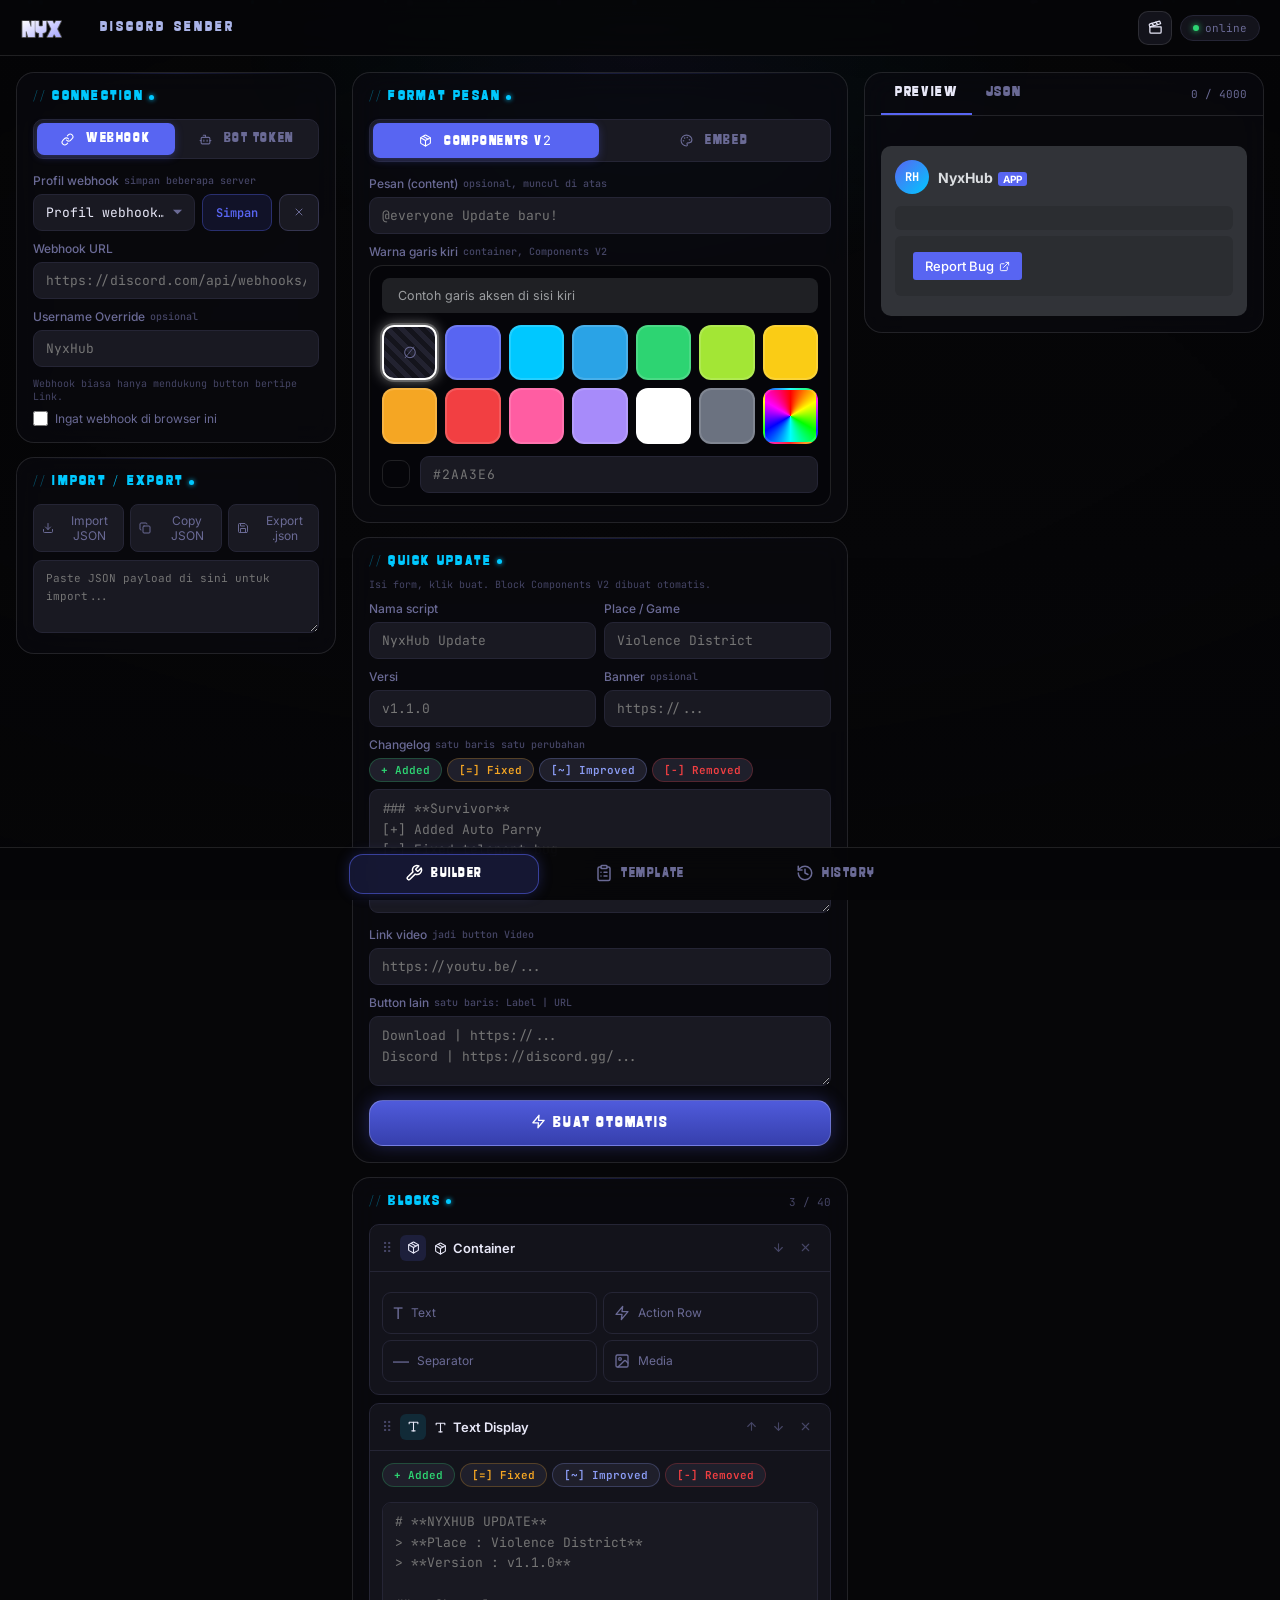
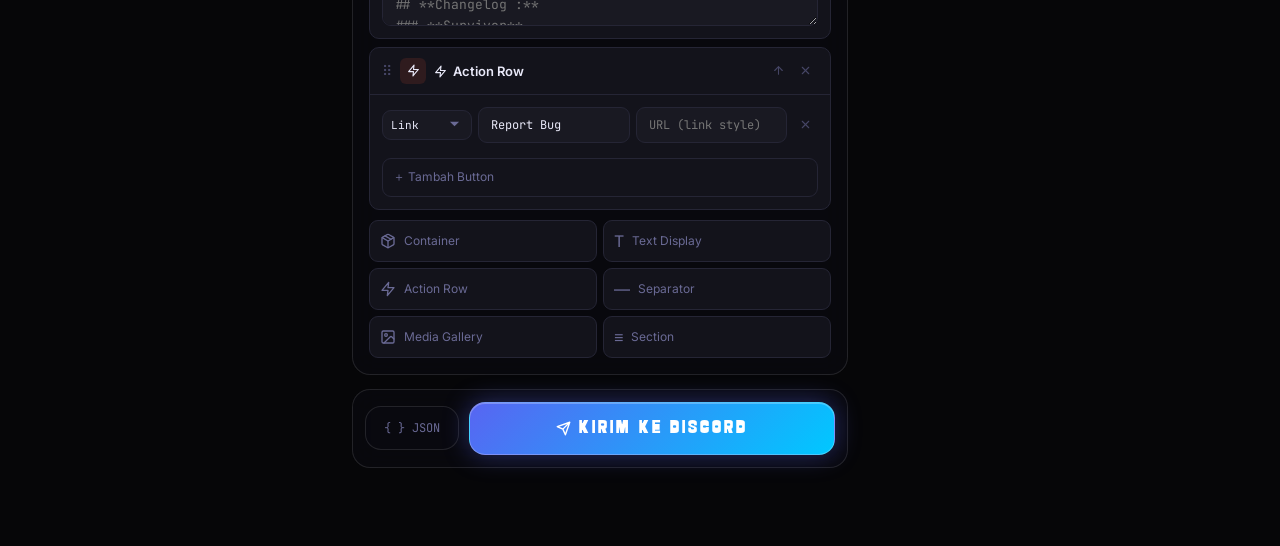
==== public/index.html @ 03846d2d "Create index.html" ====
<!DOCTYPE html>
<html lang="id">
<head>
<meta charset="UTF-8">
<meta name="viewport" content="width=device-width, initial-scale=1.0">
<title>Nyx Sender — Discord Components V2</title>
<link rel="icon" href="data:image/svg+xml,<svg xmlns='http://www.w3.org/2000/svg' viewBox='0 0 100 100'><rect width='100' height='100' fill='%23000'/><text y='.82em' font-size='58' x='50' text-anchor='middle' font-family='Arial Black,sans-serif' font-weight='900' font-style='italic' fill='white' stroke='white' stroke-width='1'>NYX</text></svg>">
<link href="https://fonts.googleapis.com/css2?family=JetBrains+Mono:wght@400;500;600&family=Inter:wght@400;500;600;700;800&display=swap" rel="stylesheet">
<style>
@font-face{font-family:'PC Merchis';src:url([data-uri]) format('opentype');font-display:swap;unicode-range:U+0020-002F,U+003A-007E,U+00A0-00FF}
*{box-sizing:border-box;margin:0;padding:0}
:root{
  --bg:#060608;--s1:#0e0e14;--s2:#13131b;--s3:#191922;--s4:#1f1f2b;--s5:#252535;
  --border:#252535;--border2:#353550;--border3:#454565;
  --acc:#5865f2;--acc2:#00c8ff;--accg:linear-gradient(135deg,#5865f2,#00c8ff);
  --text:#e8e8f8;--muted:#6a6a95;--muted2:#454565;
  --green:#2dd472;--red:#f23f42;--orange:#f5a623;
  --mono:'JetBrains Mono',monospace;--sans:'Inter',sans-serif;
}
body{background:var(--bg);color:var(--text);font-family:var(--sans);min-height:100vh;overflow-x:hidden}

/* PARTICLES */
#particles{position:fixed;inset:0;z-index:0;pointer-events:none;overflow:hidden}
.particle{position:absolute;border-radius:50%;animation:float linear infinite;opacity:0}
@keyframes float{0%{transform:translateY(100vh) scale(0);opacity:0}10%{opacity:1}90%{opacity:.6}100%{transform:translateY(-20px) scale(1);opacity:0}}

/* TOP GLOW */
.glow-top{position:fixed;top:-200px;left:50%;transform:translateX(-50%);width:800px;height:500px;background:radial-gradient(ellipse,rgba(88,101,242,.12) 0%,rgba(0,200,255,.05) 40%,transparent 70%);pointer-events:none;z-index:0}

/* BG VIDEO */
#bgVid{position:fixed;inset:0;width:100%;height:100%;object-fit:cover;z-index:0;opacity:0;transition:opacity 1.5s ease;pointer-events:none}
#bgVid.show{opacity:1}
.bg-darken{position:fixed;inset:0;z-index:1;pointer-events:none;background:linear-gradient(to bottom,rgba(6,6,8,.7) 0%,rgba(6,6,8,.5) 50%,rgba(6,6,8,.8) 100%)}

/* LOADER */
#loader{position:fixed;inset:0;z-index:9999;display:flex;flex-direction:column;align-items:center;justify-content:center;gap:0;transition:opacity .8s,visibility .8s;overflow:hidden}
#loader.hide{opacity:0;visibility:hidden;pointer-events:none}

/* loader bg */
.ld-bg{position:absolute;inset:0;background:rgba(6,6,8,.6);backdrop-filter:blur(2px)}
.ld-glow-a{position:absolute;top:-100px;left:50%;transform:translateX(-50%);width:600px;height:400px;background:radial-gradient(ellipse,rgba(88,101,242,.25) 0%,transparent 65%);animation:glowPulse 3s ease-in-out infinite}
.ld-glow-b{position:absolute;bottom:-100px;left:50%;transform:translateX(-50%);width:400px;height:300px;background:radial-gradient(ellipse,rgba(0,200,255,.15) 0%,transparent 65%);animation:glowPulse 3s ease-in-out infinite .8s}
@keyframes glowPulse{0%,100%{opacity:.6}50%{opacity:1}}

.ld-content{position:relative;z-index:2;display:flex;flex-direction:column;align-items:center;gap:28px}

/* LOGO AREA */
.ld-logo-wrap{position:relative;display:flex;align-items:center;justify-content:center;width:200px;height:120px}
.ld-ring-outer{position:absolute;width:190px;height:190px;border-radius:50%;border:1px solid rgba(88,101,242,.2);animation:spin 8s linear infinite}
.ld-ring-mid{position:absolute;width:160px;height:160px;border-radius:50%;border:2px solid transparent;background:conic-gradient(from 0deg,transparent 0%,#5865f2 30%,#00c8ff 60%,transparent 100%) border-box;-webkit-mask:linear-gradient(#fff 0 0) padding-box,linear-gradient(#fff 0 0);-webkit-mask-composite:destination-out;mask-composite:exclude;animation:spin 2.5s linear infinite}
.ld-ring-inner{position:absolute;width:130px;height:130px;border-radius:50%;border:1px solid rgba(0,200,255,.15);animation:spin 4s linear infinite reverse}
@keyframes spin{to{transform:rotate(360deg)}}

.ld-logo-svg{position:relative;z-index:3;filter:drop-shadow(0 0 20px rgba(88,101,242,.6)) drop-shadow(0 0 40px rgba(0,200,255,.3));animation:logoBob 3s ease-in-out infinite}
@keyframes logoBob{0%,100%{transform:translateY(0) scale(1)}50%{transform:translateY(-5px) scale(1.02)}}

/* SCANLINES efek */
.ld-scanlines{position:absolute;inset:0;background:repeating-linear-gradient(0deg,transparent,transparent 2px,rgba(0,0,0,.03) 2px,rgba(0,0,0,.03) 4px);pointer-events:none;z-index:1}

.ld-tagline{font-family:var(--mono);font-size:11px;color:rgba(0,200,255,.7);letter-spacing:3px;text-transform:uppercase;margin-top:-16px}

/* PROGRESS */
.ld-progress-wrap{display:flex;flex-direction:column;align-items:center;gap:8px;width:240px}
.ld-bar-wrap{width:100%;height:2px;background:rgba(255,255,255,.06);border-radius:2px;overflow:hidden;position:relative}
.ld-bar-wrap::after{content:'';position:absolute;inset:0;background:linear-gradient(90deg,transparent,rgba(255,255,255,.05),transparent);animation:shimmer 2s linear infinite}
@keyframes shimmer{0%{transform:translateX(-100%)}100%{transform:translateX(100%)}}
.ld-bar{height:100%;width:0;background:linear-gradient(90deg,#5865f2,#00c8ff);border-radius:2px;transition:width .15s;box-shadow:0 0 10px #5865f2,0 0 20px rgba(0,200,255,.3)}
.ld-percent{font-family:var(--mono);font-size:22px;font-weight:600;background:linear-gradient(135deg,#fff,#8b9cf4);-webkit-background-clip:text;-webkit-text-fill-color:transparent;background-clip:text}
.ld-phrase{font-family:var(--mono);font-size:11px;color:var(--muted);letter-spacing:.8px;min-height:16px;text-align:center}

/* LAYOUT */
.app{display:flex;flex-direction:column;min-height:100vh;position:relative;z-index:1}

/* NAVBAR */
.nav{background:rgba(6,6,8,.85);backdrop-filter:blur(20px);border-bottom:1px solid var(--border);padding:0 20px;height:56px;display:flex;align-items:center;justify-content:space-between;position:sticky;top:0;z-index:100}
.nav-logo{display:flex;align-items:center;gap:10px}
.nav-logo svg{width:70px;height:38px}
.nav-title{font-size:13px;color:var(--muted);font-family:var(--mono)}
.nav-right{display:flex;align-items:center;gap:8px}
.nav-pill{display:flex;align-items:center;gap:6px;padding:5px 12px;border-radius:20px;font-size:11px;font-family:var(--mono);background:var(--s2);border:1px solid var(--border);color:var(--muted)}
.nav-dot{width:6px;height:6px;border-radius:50%;background:var(--green);box-shadow:0 0 6px var(--green);animation:blink 2s ease-in-out infinite}
@keyframes blink{0%,100%{opacity:1}50%{opacity:.3}}

/* MODE TAB */
.mode-bar{display:flex;gap:0;border-bottom:1px solid var(--border);background:var(--s1);padding:0 20px}
.mode-tab{padding:14px 20px;font-size:13px;font-weight:600;color:var(--muted);cursor:pointer;border-bottom:2px solid transparent;transition:all .15s;display:flex;align-items:center;gap:7px}
.mode-tab.active{color:var(--text);border-bottom-color:var(--acc)}
.mode-tab:hover:not(.active){color:var(--text)}

/* MAIN LAYOUT */
.main{display:grid;grid-template-columns:1fr 340px;min-height:calc(100vh - 56px - 48px);gap:0}
@media(max-width:900px){.main{grid-template-columns:1fr;grid-template-rows:auto auto}}

/* LEFT PANEL */
.left-panel{padding:16px 20px;border-right:1px solid var(--border);overflow-y:auto;display:flex;flex-direction:column;gap:12px}

/* RIGHT PANEL - PREVIEW */
.right-panel{background:var(--s1);display:flex;flex-direction:column}
.preview-header{padding:12px 16px;border-bottom:1px solid var(--border);display:flex;align-items:center;justify-content:space-between}
.preview-tab-row{display:flex;gap:6px}
.preview-tab{padding:5px 12px;border-radius:6px;font-size:12px;font-weight:600;cursor:pointer;background:var(--s3);border:1px solid var(--border);color:var(--muted);transition:all .15s}
.preview-tab.active{background:var(--acc);border-color:var(--acc);color:#fff}
.preview-body{flex:1;padding:16px;overflow-y:auto}
.preview-dc{background:#313338;border-radius:10px;padding:14px}
.pv-bot{display:flex;align-items:center;gap:9px;margin-bottom:12px}
.pv-ava{width:34px;height:34px;border-radius:50%;background:var(--accg);display:flex;align-items:center;justify-content:center;flex-shrink:0;overflow:hidden}
.pv-ava img{width:100%;height:100%;object-fit:cover}
.pv-ava-txt{font-size:12px;font-weight:700;color:#fff;font-family:var(--mono)}
.pv-botname{font-size:14px;font-weight:700;color:#dbdee1}
.pv-badge{font-size:10px;background:#5865f2;color:#fff;border-radius:3px;padding:1px 5px;margin-left:5px;font-weight:700;vertical-align:middle}
.pv-container{background:#2b2d31;border-radius:6px;padding:12px 14px;margin-bottom:6px;border-left:4px solid transparent;transition:border-color .15s}
.pv-text{font-size:14px;color:#dbdee1;line-height:1.65;white-space:pre-wrap;word-break:break-word}
.pv-text h1{font-size:20px;font-weight:800;color:#fff;margin-bottom:6px;line-height:1.2}
.pv-text h2{font-size:16px;font-weight:700;color:#fff;margin-bottom:4px}
.pv-text h3{font-size:13px;font-weight:700;color:#dbdee1;margin-bottom:3px}
.pv-text blockquote{border-left:3px solid #4e5058;padding-left:10px;color:#b5bac1;margin:4px 0}
.pv-text strong{color:#fff;font-weight:700}
.pv-text code{background:#1e1f22;border-radius:3px;padding:1px 5px;font-family:var(--mono);font-size:12px;color:#b5bac1}
.pv-text em{font-style:italic}
.pv-sep{height:1px;background:#3f4046;margin:8px 0}
.pv-action-row{display:flex;gap:6px;flex-wrap:wrap;padding:4px 0}
.pv-btn{display:inline-flex;align-items:center;gap:5px;background:#4e5058;border-radius:3px;padding:6px 12px;font-size:13px;font-weight:500;color:#dbdee1}
.pv-btn-link{background:#5865f2;color:#fff}
.pv-btn-green{background:#2d7d46;color:#fff}
.pv-btn-red{background:#b83030;color:#fff}
.pv-btn-sec{background:#4e5058}
.pv-btn svg{width:11px;height:11px;flex-shrink:0}
.pv-embed{background:#2b2d31;border-radius:4px;padding:12px 16px;margin-bottom:6px;position:relative;overflow:hidden}
.pv-embed::before{content:'';position:absolute;left:0;top:0;bottom:0;width:4px;background:var(--ecolor,var(--acc))}
.pv-embed-title{font-size:15px;font-weight:700;margin-bottom:6px;word-break:break-word}
.pv-embed-desc{font-size:13px;color:#dbdee1;line-height:1.6;white-space:pre-wrap;word-break:break-word}
.pv-embed-fields{display:flex;flex-wrap:wrap;gap:8px;margin-top:8px}
.pv-ef{background:#1e1f22;border-radius:4px;padding:6px 10px;font-size:12px;min-width:100px;flex:1}
.pv-ef-name{font-weight:700;color:#dbdee1;margin-bottom:2px}
.pv-ef-val{color:#b5bac1;font-family:var(--mono)}
.pv-embed-footer{font-size:11px;color:#6d6f78;margin-top:8px}
.pv-embed-img{margin-top:8px;border-radius:4px;overflow:hidden;max-width:100%}
.pv-embed-img img{width:100%;display:block}
.pv-embed-thumb{position:absolute;right:12px;top:12px;width:56px;height:56px;border-radius:4px;overflow:hidden}
.pv-embed-thumb img{width:100%;height:100%;object-fit:cover}
.pv-media{border-radius:6px;overflow:hidden;margin-bottom:6px;background:#1e1f22}
.pv-media img{width:100%;display:block;border-radius:6px}
.json-view{background:var(--s3);border-radius:8px;padding:14px;font-family:var(--mono);font-size:11px;color:#b5bac1;white-space:pre-wrap;word-break:break-all;line-height:1.7;max-height:100%;overflow-y:auto}

/* CARD */
.card{background:var(--s1);border:1px solid var(--border);border-radius:14px;padding:16px;position:relative;overflow:hidden;transition:border-color .2s}
.card::before{content:'';position:absolute;top:0;left:20px;right:20px;height:1px;background:linear-gradient(90deg,transparent,rgba(88,101,242,.2),transparent)}
.card:focus-within{border-color:var(--border2)}
.card-hdr{display:flex;align-items:center;justify-content:space-between;margin-bottom:14px}
.card-title{font-family:var(--mono);font-size:11px;color:var(--acc2);display:flex;align-items:center;gap:5px;letter-spacing:.4px}
.card-title::before{content:'//';opacity:.4}
.ct-dot{width:5px;height:5px;border-radius:50%;background:var(--acc2);box-shadow:0 0 5px var(--acc2)}

/* FIELDS */
.f{margin-bottom:10px}.f:last-child{margin-bottom:0}
label,lbl{display:flex;align-items:center;gap:5px;font-size:12px;font-weight:500;color:var(--muted);margin-bottom:6px}
.note{font-size:10px;color:var(--muted2);font-family:var(--mono)}
input[type=text],input[type=password],input[type=url],input[type=number],textarea,select{
  width:100%;background:var(--s3);border:1px solid var(--border);border-radius:9px;
  color:var(--text);font-family:var(--mono);font-size:13px;padding:9px 12px;outline:none;
  transition:border .15s,box-shadow .15s;-webkit-appearance:none;
}
input:focus,textarea:focus,select:focus{border-color:rgba(88,101,242,.55);box-shadow:0 0 0 3px rgba(88,101,242,.08)}
textarea{resize:vertical;min-height:70px;line-height:1.6}
select{background-image:url("data:image/svg+xml,%3Csvg xmlns='http://www.w3.org/2000/svg' width='11' height='11' viewBox='0 0 12 12'%3E%3Cpath fill='%236a6a95' d='M6 8L1 3h10z'/%3E%3C/svg%3E");background-repeat:no-repeat;background-position:right 11px center;padding-right:30px;cursor:pointer}
select option{background:var(--s3)}
.r2{display:grid;grid-template-columns:1fr 1fr;gap:8px}
.r3{display:grid;grid-template-columns:1fr 1fr 1fr;gap:8px}
.chk{display:flex;align-items:center;gap:7px;cursor:pointer}
.chk input{width:15px;height:15px;accent-color:var(--acc);cursor:pointer;flex-shrink:0}
.chk span{font-size:12px;color:var(--muted)}

/* SEGMENT CONTROL */
.seg{display:flex;background:var(--s3);border:1px solid var(--border);border-radius:10px;padding:3px;gap:3px;margin-bottom:14px}
.seg-btn{flex:1;padding:8px;text-align:center;font-size:13px;font-weight:600;color:var(--muted);cursor:pointer;border-radius:7px;transition:all .15s;font-family:var(--sans);background:none;border:none;display:flex;align-items:center;justify-content:center;gap:6px}
.seg-btn.active{background:var(--acc);color:#fff;box-shadow:0 2px 8px rgba(88,101,242,.3)}

/* FETCH ROW */
.fetch-row{display:flex;gap:7px}
.fetch-row input{flex:1}
.btn-sm{background:var(--s3);border:1px solid var(--border2);color:var(--muted);font-family:var(--mono);font-size:12px;font-weight:600;border-radius:9px;padding:9px 13px;cursor:pointer;transition:all .15s;white-space:nowrap;flex-shrink:0}
.btn-sm:hover{border-color:var(--acc2);color:var(--text)}
.btn-sm.acc{background:rgba(88,101,242,.12);border-color:rgba(88,101,242,.35);color:var(--acc)}
.btn-sm.acc:hover{background:rgba(88,101,242,.2)}

/* CHANNEL LIST */
.ch-wrap{margin-top:8px;border:1px solid var(--border);border-radius:10px;overflow:hidden}
.ch-search{border:none;border-bottom:1px solid var(--border);border-radius:0;background:var(--s2);padding:10px 14px}
.ch-scroll{max-height:220px;overflow-y:auto}
.ch-cat{padding:6px 12px 3px;font-size:10px;color:var(--muted2);font-family:var(--mono);text-transform:uppercase;letter-spacing:.6px;background:var(--s2)}
.ch-item{display:flex;align-items:center;gap:8px;padding:9px 12px;cursor:pointer;font-size:13px;transition:background .1s;border-bottom:1px solid rgba(255,255,255,.03)}
.ch-item:hover{background:var(--s4)}
.ch-item.active{background:rgba(88,101,242,.1);color:var(--text)}
.ch-hash{color:var(--muted);font-weight:700;flex-shrink:0;font-size:15px}
.ch-name{flex:1;overflow:hidden;text-overflow:ellipsis;white-space:nowrap}
.ch-chk{color:var(--acc);font-size:13px;flex-shrink:0}

/* BLOCKS EDITOR */
.blocks-list{display:flex;flex-direction:column;gap:8px}
.block-item{background:var(--s2);border:1px solid var(--border);border-radius:10px;overflow:hidden;transition:border-color .15s}
.block-item.dragging{opacity:.5;border-color:var(--acc)}
.block-hdr{display:flex;align-items:center;gap:8px;padding:10px 12px;cursor:pointer;user-select:none}
.block-drag{color:var(--muted2);cursor:grab;font-size:14px;flex-shrink:0}
.block-type-ico{width:26px;height:26px;border-radius:6px;display:flex;align-items:center;justify-content:center;font-size:13px;flex-shrink:0}
.block-type-ico.container{background:rgba(88,101,242,.15)}
.block-type-ico.text{background:rgba(0,200,255,.12)}
.block-type-ico.action{background:rgba(245,86,54,.12)}
.block-type-ico.sep{background:rgba(255,209,102,.1)}
.block-type-ico.media{background:rgba(45,212,114,.1)}
.block-type-ico.embed{background:rgba(88,101,242,.12)}
.block-label{font-size:13px;font-weight:600;flex:1}
.block-actions{display:flex;gap:2px;margin-left:auto}
.bact{background:none;border:none;color:var(--muted2);cursor:pointer;padding:4px 6px;border-radius:5px;font-size:13px;transition:all .15s}
.bact:hover{color:var(--text);background:var(--s4)}
.bact.del:hover{color:var(--red);background:rgba(242,63,66,.08)}
.block-body{padding:12px;border-top:1px solid var(--border);display:flex;flex-direction:column;gap:8px}
.block-collapsed .block-body{display:none}

/* TAG BTNS */
.tag-row{display:flex;gap:5px;flex-wrap:wrap;margin-bottom:7px}
.tag-btn{background:var(--s4);border:1px solid var(--border);border-radius:15px;padding:4px 11px;font-size:11px;font-weight:600;font-family:var(--mono);cursor:pointer;color:var(--muted);transition:all .15s}
.tag-btn:hover{color:var(--text)}
.tag-btn.add{color:var(--green);border-color:rgba(45,212,114,.25)}
.tag-btn.fix{color:var(--orange);border-color:rgba(245,166,35,.25)}
.tag-btn.imp{color:#8b9cf4;border-color:rgba(139,156,244,.25)}
.tag-btn.rem{color:var(--red);border-color:rgba(242,63,66,.25)}

/* BTN ITEMS */
.btn-items{display:flex;flex-direction:column;gap:5px;margin-bottom:7px}
.btn-item{display:grid;grid-template-columns:auto 1fr 1fr auto;gap:6px;align-items:center}
.btn-style-dot{width:8px;height:8px;border-radius:50%;flex-shrink:0}
.btn-item input{font-size:12px}
.btn-del{background:none;border:none;color:var(--muted2);cursor:pointer;font-size:13px;padding:3px 6px;border-radius:5px;transition:all .15s;flex-shrink:0}
.btn-del:hover{color:var(--red);background:rgba(242,63,66,.08)}

/* COLOR SWATCHES */
.swatch-row{display:flex;gap:7px;flex-wrap:wrap}
.swatch{width:28px;height:28px;border-radius:7px;cursor:pointer;border:2px solid transparent;transition:all .15s;flex-shrink:0}
.swatch:hover{transform:scale(1.1)}
.swatch.active{border-color:#fff;box-shadow:0 0 0 1px rgba(255,255,255,.3)}
.swatch-custom{width:28px;height:28px;border-radius:7px;border:2px dashed var(--border2);cursor:pointer;overflow:hidden;position:relative;display:flex;align-items:center;justify-content:center;font-size:11px;flex-shrink:0}
.swatch-custom input{position:absolute;inset:0;opacity:0;cursor:pointer;width:100%;height:100%;padding:0}

/* ADD BLOCK PALETTE */
.palette{display:grid;grid-template-columns:1fr 1fr;gap:6px;margin-top:8px}
.pal-btn{background:var(--s2);border:1px solid var(--border);border-radius:9px;padding:10px;cursor:pointer;display:flex;align-items:center;gap:8px;font-size:12px;color:var(--muted);transition:all .15s;font-family:var(--sans)}
.pal-btn:hover{border-color:var(--border2);color:var(--text);background:var(--s3)}
.pal-ico{font-size:16px;flex-shrink:0}

/* FIELD INLINE */
.ef-items{display:flex;flex-direction:column;gap:5px;margin-bottom:6px}
.ef-item{display:grid;grid-template-columns:1fr 1fr auto auto;gap:5px;align-items:center}
.ef-item input{font-size:12px}
.ef-del{background:none;border:none;color:var(--muted2);cursor:pointer;font-size:13px;padding:3px 5px;border-radius:5px;transition:all .15s}
.ef-del:hover{color:var(--red)}

/* TEMPLATE LIST */
.tpl-list{display:flex;flex-direction:column;gap:5px}
.tpl-item{display:flex;align-items:center;gap:8px;padding:9px 12px;background:var(--s3);border:1px solid var(--border);border-radius:8px;cursor:pointer;font-size:13px;transition:all .15s}
.tpl-item:hover{border-color:var(--border2);background:var(--s4)}
.tpl-name{flex:1;font-weight:500}
.tpl-date{font-size:11px;color:var(--muted2);font-family:var(--mono)}
.tpl-del{background:none;border:none;color:var(--muted2);cursor:pointer;font-size:12px;padding:2px 6px;border-radius:4px;transition:all .15s}
.tpl-del:hover{color:var(--red)}

/* BOTTOM BAR */
.bottom-bar{background:rgba(6,6,8,.9);backdrop-filter:blur(16px);border-top:1px solid var(--border);padding:12px 20px;display:flex;align-items:center;gap:10px;position:sticky;bottom:0;z-index:50}
.btn-send{flex:1;background:var(--accg);border:none;border-radius:10px;padding:13px;color:#fff;font-size:14px;font-weight:700;font-family:var(--mono);letter-spacing:.5px;cursor:pointer;transition:all .2s;display:flex;align-items:center;justify-content:center;gap:8px;box-shadow:0 4px 20px rgba(88,101,242,.25)}
.btn-send:hover{box-shadow:0 6px 28px rgba(88,101,242,.4);transform:translateY(-1px)}
.btn-send:active{transform:scale(.99)}
.btn-send:disabled{opacity:.5;cursor:not-allowed;transform:none;box-shadow:none}
.btn-copy-json{background:var(--s2);border:1px solid var(--border);border-radius:10px;padding:13px 18px;color:var(--muted);font-family:var(--mono);font-size:12px;cursor:pointer;transition:all .15s;white-space:nowrap}
.btn-copy-json:hover{border-color:var(--border2);color:var(--text)}

/* TABS IN PANEL */
.panel-tabs{display:flex;border-bottom:1px solid var(--border);background:var(--s1);padding:0 16px}
.ptab{padding:12px 14px;font-size:12px;font-weight:600;color:var(--muted);cursor:pointer;border-bottom:2px solid transparent;transition:all .15s;white-space:nowrap}
.ptab.active{color:var(--text);border-bottom-color:var(--acc)}

/* TOAST */
.toast{position:fixed;bottom:80px;left:50%;transform:translateX(-50%) translateY(14px);background:var(--s2);border:1px solid var(--border);border-radius:11px;padding:10px 18px;font-size:13px;font-weight:500;opacity:0;transition:all .22s;pointer-events:none;white-space:nowrap;z-index:9998;box-shadow:0 8px 28px rgba(0,0,0,.5)}
.toast.show{opacity:1;transform:translateX(-50%) translateY(0)}
.toast.ok{border-color:rgba(45,212,114,.3);color:var(--green)}
.toast.err{border-color:rgba(242,63,66,.3);color:var(--red)}
.toast.info{border-color:rgba(88,101,242,.3);color:#8b9cf4}

/* EMPTY STATE */
.empty-state{text-align:center;padding:32px;color:var(--muted2);font-size:13px}
.empty-state .ico{font-size:32px;margin-bottom:10px;display:block}

/* DIVIDER */
.or-divider{display:flex;align-items:center;gap:10px;margin:10px 0;color:var(--muted2);font-size:11px;font-family:var(--mono)}
.or-divider::before,.or-divider::after{content:'';flex:1;height:1px;background:var(--border)}

/* import/export row */
.ie-row{display:flex;gap:6px}
.ie-btn{flex:1;background:var(--s3);border:1px solid var(--border);border-radius:8px;padding:8px;color:var(--muted);font-size:12px;cursor:pointer;font-family:var(--sans);transition:all .15s;display:flex;align-items:center;justify-content:center;gap:5px}
.ie-btn:hover{border-color:var(--border2);color:var(--text)}

/* ===== NYX v2: font, layout, glass ===== */
:root{--disp:'PC Merchis','Inter',system-ui,sans-serif;--navh:56px;--barh:49px;--glass:rgba(12,12,18,.58);--stroke:rgba(255,255,255,.11)}
.bg-darken{background:linear-gradient(to bottom,rgba(6,6,8,.55) 0%,rgba(6,6,8,.38) 45%,rgba(6,6,8,.78) 100%),radial-gradient(ellipse at center,transparent 40%,rgba(0,0,0,.45) 100%)}
.nav{background:rgba(6,6,8,.88);border-bottom-color:var(--stroke);height:var(--navh)}
.nav-title{font-family:var(--disp);font-size:14px;letter-spacing:.22em;text-transform:uppercase;color:#aab4e8}
.icon-btn{width:34px;height:34px;border-radius:10px;background:var(--s2);border:1px solid var(--stroke);cursor:pointer;font-size:15px;color:var(--text)}
.icon-btn.off{opacity:.4}
.mode-bar{position:sticky;top:var(--navh);z-index:90;background:rgba(6,6,8,.88);backdrop-filter:blur(16px);border-bottom:1px solid var(--stroke);height:var(--barh);padding:0 16px;gap:4px;overflow-x:auto}
.mode-tab,.ptab,.seg-btn,.vb,.btn-gen{font-family:var(--disp);font-weight:400;font-size:14px;letter-spacing:.12em;text-transform:uppercase;font-synthesis:none}
.mode-tab{padding:0 16px;height:100%;white-space:nowrap;align-items:center}
.main{display:grid;grid-template-columns:320px minmax(0,1fr) 400px;gap:16px;padding:16px;align-items:start;min-height:0}
.col{display:flex;flex-direction:column;gap:14px;min-width:0}
.col-setup,.col-preview{position:sticky;top:calc(var(--navh) + var(--barh) + 16px);max-height:calc(100vh - var(--navh) - var(--barh) - 100px);overflow-y:auto;scrollbar-width:thin}
.card{background:var(--glass);backdrop-filter:blur(14px);-webkit-backdrop-filter:blur(14px);border:1px solid var(--stroke);border-radius:18px}
.card-title{font-family:var(--disp);font-size:14px;letter-spacing:.16em;text-transform:uppercase;color:var(--acc2);font-synthesis:none}
.right-panel{background:var(--glass);backdrop-filter:blur(14px);-webkit-backdrop-filter:blur(14px);border:1px solid var(--stroke);border-radius:18px}
.panel-tabs{background:transparent;border-bottom-color:var(--stroke);align-items:center;flex-shrink:0}
.pv-count{margin-left:auto;font-family:var(--mono);font-size:11px;color:var(--muted)}
.pv-count.warn{color:var(--red)}
.seg-btn{font-size:13px;padding:9px 8px}
.btn-send{border-radius:16px;font-family:var(--disp);font-weight:400;font-size:18px;letter-spacing:.16em;text-transform:uppercase;padding:15px;border:1px solid rgba(255,255,255,.25);box-shadow:0 0 26px rgba(88,101,242,.4),inset 0 1px 0 rgba(255,255,255,.25);font-synthesis:none}
.btn-copy-json{border-radius:16px;background:var(--glass);border-color:var(--stroke)}
.bottom-bar{background:rgba(6,6,8,.88);border-top-color:var(--stroke);padding:12px 16px calc(12px + env(safe-area-inset-bottom))}
.btn-gen{width:100%;padding:13px;border-radius:14px;border:1px solid rgba(255,255,255,.22);background:linear-gradient(180deg,rgba(88,101,242,.9),rgba(60,70,190,.9));color:#fff;cursor:pointer;font-size:15px;box-shadow:0 0 18px rgba(88,101,242,.3)}
.btn-gen:hover{filter:brightness(1.1)}
.accent-row{display:flex;align-items:center;gap:12px}
.accent-row input[type=color]{width:46px;height:32px;padding:2px;border-radius:8px;cursor:pointer}
.hist-item{display:flex;align-items:center;gap:10px;padding:10px 12px;background:var(--s3);border:1px solid var(--stroke);border-radius:12px;margin-bottom:6px}
.hist-item .hi{flex:1;min-width:0}
.hist-item .hn{font-size:13px;font-weight:500;white-space:nowrap;overflow:hidden;text-overflow:ellipsis}
.hist-item .hm{font-size:11px;color:var(--muted2);font-family:var(--mono);margin-top:2px}
.hist-item button{background:none;border:0;color:var(--acc2);cursor:pointer;font-size:12px;font-family:var(--mono);padding:4px 6px}
.hist-item button.d{color:var(--muted2)}.hist-item button.d:hover{color:var(--red)}
.viewbar{display:none}
@media(max-width:1099px){
  .main{grid-template-columns:1fr;padding:12px}
  .col{display:none}
  .col-setup,.col-preview{position:static;max-height:none;overflow:visible}
  #mainGrid[data-view=setup] .col-setup,#mainGrid[data-view=builder] .col-builder,#mainGrid[data-view=preview] .col-preview{display:flex}
  .viewbar{display:flex;position:sticky;top:calc(var(--navh) + var(--barh));z-index:80;gap:8px;padding:10px 12px;background:rgba(6,6,8,.88);backdrop-filter:blur(16px)}
  .vb{flex:1;padding:10px;border-radius:14px;background:var(--glass);border:1px solid var(--stroke);color:var(--muted);cursor:pointer}
  .vb.active{color:#fff;border-color:var(--acc);box-shadow:0 0 0 1px var(--acc) inset,0 0 16px rgba(88,101,242,.3)}
}
@media(max-width:600px){.nav-title{display:none}.mode-tab{padding:0 12px;font-size:13px}.nav{padding:0 12px}}
@media(prefers-reduced-motion:reduce){.particle{display:none}}

/* ===== v3: tab bawah + color picker ===== */
:root{--barh:0px;--tabh:62px}
.mode-bar,.viewbar{display:none!important}
.app{padding-bottom:calc(var(--tabh) + env(safe-area-inset-bottom))}
.botnav{position:fixed;left:0;right:0;bottom:0;z-index:120;display:flex;justify-content:center;gap:6px;padding:6px 10px calc(6px + env(safe-area-inset-bottom));background:rgba(6,6,8,.92);backdrop-filter:blur(18px);-webkit-backdrop-filter:blur(18px);border-top:1px solid var(--stroke)}
.bn{flex:1;max-width:150px;display:flex;flex-direction:column;align-items:center;gap:3px;padding:6px 4px;border-radius:14px;background:none;border:1px solid transparent;color:var(--muted);cursor:pointer;font-family:var(--disp);font-size:11px;letter-spacing:.12em;text-transform:uppercase;font-synthesis:none}
.bn i{font-style:normal;font-size:18px;line-height:1}
.bn.active{color:#fff;background:rgba(88,101,242,.18);border-color:rgba(88,101,242,.55);box-shadow:0 0 14px rgba(88,101,242,.25)}
@media(min-width:1100px){.bn[data-t=setup],.bn[data-t=preview]{display:none}.bn{max-width:190px;flex-direction:row;justify-content:center;gap:8px;font-size:13px;padding:9px 10px}}
.bottom-bar{bottom:calc(var(--tabh) + env(safe-area-inset-bottom))}
.toast{bottom:calc(var(--tabh) + 92px)}
.col-setup,.col-preview{max-height:calc(100vh - var(--navh) - 32px - 72px - var(--tabh))}
.cpick{display:flex;flex-direction:column;gap:12px;background:rgba(0,0,0,.25);border:1px solid var(--stroke);border-radius:14px;padding:12px}
.cp-prev{--ac:#2aa3e6;background:#2b2d31;border-radius:8px;border-left:4px solid var(--ac);padding:10px 12px;font-size:12.5px;color:#dbdee1;transition:border-color .15s}
.cp-prev.off{border-left-color:transparent;opacity:.7}
.cp-sw{display:grid;grid-template-columns:repeat(7,1fr);gap:8px}
.sw{aspect-ratio:1;min-height:34px;border-radius:12px;background:var(--c);border:2px solid rgba(255,255,255,.14);cursor:pointer;position:relative;display:grid;place-items:center;font-size:16px;color:var(--muted);padding:0;margin:0;transition:transform .12s}
.sw:hover{transform:scale(1.08)}
.sw.on{border-color:#fff;box-shadow:0 0 0 2px rgba(255,255,255,.22),0 0 14px var(--c,rgba(255,255,255,.5))}
.sw.on[data-c]:not(.none)::after{content:'✓';color:#fff;font-size:15px;font-weight:700;text-shadow:0 0 3px #000,0 0 3px #000}
.sw.none{background:repeating-linear-gradient(45deg,#14141c,#14141c 5px,#222230 5px,#222230 10px)}
.sw.custom{background:conic-gradient(#f00,#ff0,#0f0,#0ff,#00f,#f0f,#f00);overflow:hidden}
.sw.custom.on::after{content:'✓';color:#fff;font-size:15px;font-weight:700;text-shadow:0 0 3px #000,0 0 3px #000}
.sw.custom input{position:absolute;inset:0;width:100%;height:100%;opacity:0;cursor:pointer;padding:0;border:0}
.cp-row{display:flex;gap:10px;align-items:center}
.cp-dot{width:28px;height:28px;border-radius:9px;border:1px solid var(--stroke);flex-shrink:0}
.hexin{flex:1;font-family:var(--mono);text-transform:uppercase;letter-spacing:.08em}
.sr{position:absolute;opacity:0;pointer-events:none;width:0;height:0}
.swatch{width:30px;height:30px;border-radius:10px;border:2px solid rgba(255,255,255,.14)}
.swatch.active{border-color:#fff;box-shadow:0 0 0 2px rgba(255,255,255,.22)}
.swatch-custom{width:30px;height:30px;border-radius:10px}

/* ===== v4: tombol kirim ikut isi tab (tidak melayang) ===== */
.send-card{display:flex;gap:10px;align-items:center;background:var(--glass);backdrop-filter:blur(14px);-webkit-backdrop-filter:blur(14px);border:1px solid var(--stroke);border-radius:18px;padding:12px}
.send-card .btn-send{flex:1}
.send-card.in-preview{display:none;margin:12px}
.send-card.in-tpl{margin-top:12px}
@media(max-width:1099px){.send-card.in-preview{display:flex}}
.col-setup,.col-preview{max-height:calc(100vh - var(--navh) - 32px - var(--tabh))}
.toast{bottom:calc(var(--tabh) + 20px)}
.lc{width:1em;height:1em;stroke:currentColor;fill:none;stroke-width:2;stroke-linecap:round;stroke-linejoin:round;vertical-align:-.14em;flex-shrink:0;display:inline-block}
.lc.t{margin-right:.45em}
.lc.spin{animation:spin .9s linear infinite}
.empty-state .ico .lc{width:1em;height:1em;stroke-width:1.6;opacity:.7}
.toast{display:flex;align-items:center;gap:7px}
.bn i .lc{width:1em;height:1em}
.bact .lc,.btn-del .lc,.ef-del .lc,.tpl-del .lc,.hist-del .lc{width:1em;height:1em}
</style>
</head>
<body>
<!-- Lucide icons (ISC) -->
<svg width="0" height="0" style="position:absolute" aria-hidden="true"><defs><symbol id="i-clapperboard" viewBox="0 0 24 24"><path d="M20.2 6 3 11l-.9-2.4c-.3-1.1.3-2.2 1.3-2.5l13.5-4c1.1-.3 2.2.3 2.5 1.3Z"/><path d="m6.2 5.3 3.1 3.9"/><path d="m12.4 3.4 3.1 4"/><path d="M3 11h18v8a2 2 0 0 1-2 2H5a2 2 0 0 1-2-2Z"/></symbol><symbol id="i-link" viewBox="0 0 24 24"><path d="M10 13a5 5 0 0 0 7.54.54l3-3a5 5 0 0 0-7.07-7.07l-1.72 1.71"/><path d="M14 11a5 5 0 0 0-7.54-.54l-3 3a5 5 0 0 0 7.07 7.07l1.71-1.71"/></symbol><symbol id="i-bot" viewBox="0 0 24 24"><path d="M12 8V4H8"/><rect width="16" height="12" x="4" y="8" rx="2"/><path d="M2 14h2"/><path d="M20 14h2"/><path d="M15 13v2"/><path d="M9 13v2"/></symbol><symbol id="i-download" viewBox="0 0 24 24"><path d="M21 15v4a2 2 0 0 1-2 2H5a2 2 0 0 1-2-2v-4"/><polyline points="7 10 12 15 17 10"/><line x1="12" x2="12" y1="15" y2="3"/></symbol><symbol id="i-copy" viewBox="0 0 24 24"><rect width="14" height="14" x="8" y="8" rx="2" ry="2"/><path d="M4 16c-1.1 0-2-.9-2-2V4c0-1.1.9-2 2-2h10c1.1 0 2 .9 2 2"/></symbol><symbol id="i-save" viewBox="0 0 24 24"><path d="M19 21H5a2 2 0 0 1-2-2V5a2 2 0 0 1 2-2h11l5 5v11a2 2 0 0 1-2 2z"/><polyline points="17 21 17 13 7 13 7 21"/><polyline points="7 3 7 8 15 8"/></symbol><symbol id="i-package" viewBox="0 0 24 24"><path d="m7.5 4.27 9 5.15"/><path d="M21 8a2 2 0 0 0-1-1.73l-7-4a2 2 0 0 0-2 0l-7 4A2 2 0 0 0 3 8v8a2 2 0 0 0 1 1.73l7 4a2 2 0 0 0 2 0l7-4A2 2 0 0 0 21 16Z"/><path d="m3.3 7 8.7 5 8.7-5"/><path d="M12 22V12"/></symbol><symbol id="i-palette" viewBox="0 0 24 24"><circle cx="13.5" cy="6.5" r=".5" fill="currentColor"/><circle cx="17.5" cy="10.5" r=".5" fill="currentColor"/><circle cx="8.5" cy="7.5" r=".5" fill="currentColor"/><circle cx="6.5" cy="12.5" r=".5" fill="currentColor"/><path d="M12 2C6.5 2 2 6.5 2 12s4.5 10 10 10c.926 0 1.648-.746 1.648-1.688 0-.437-.18-.835-.437-1.125-.29-.289-.438-.652-.438-1.125a1.64 1.64 0 0 1 1.668-1.668h1.996c3.051 0 5.555-2.503 5.555-5.554C21.965 6.012 17.461 2 12 2z"/></symbol><symbol id="i-zap" viewBox="0 0 24 24"><polygon points="13 2 3 14 12 14 11 22 21 10 12 10 13 2"/></symbol><symbol id="i-image" viewBox="0 0 24 24"><rect width="18" height="18" x="3" y="3" rx="2" ry="2"/><circle cx="9" cy="9" r="2"/><path d="m21 15-3.086-3.086a2 2 0 0 0-2.828 0L6 21"/></symbol><symbol id="i-pencil" viewBox="0 0 24 24"><path d="M17 3a2.85 2.83 0 1 1 4 4L7.5 20.5 2 22l1.5-5.5Z"/><path d="m15 5 4 4"/></symbol><symbol id="i-eye" viewBox="0 0 24 24"><path d="M2 12s3-7 10-7 10 7 10 7-3 7-10 7-10-7-10-7Z"/><circle cx="12" cy="12" r="3"/></symbol><symbol id="i-history" viewBox="0 0 24 24"><path d="M3 12a9 9 0 1 0 9-9 9.75 9.75 0 0 0-6.74 2.74L3 8"/><path d="M3 3v5h5"/><path d="M12 7v5l4 2"/></symbol><symbol id="i-settings" viewBox="0 0 24 24"><path d="M12.22 2h-.44a2 2 0 0 0-2 2v.18a2 2 0 0 1-1 1.73l-.43.25a2 2 0 0 1-2 0l-.15-.08a2 2 0 0 0-2.73.73l-.22.38a2 2 0 0 0 .73 2.73l.15.1a2 2 0 0 1 1 1.72v.51a2 2 0 0 1-1 1.74l-.15.09a2 2 0 0 0-.73 2.73l.22.38a2 2 0 0 0 2.73.73l.15-.08a2 2 0 0 1 2 0l.43.25a2 2 0 0 1 1 1.73V20a2 2 0 0 0 2 2h.44a2 2 0 0 0 2-2v-.18a2 2 0 0 1 1-1.73l.43-.25a2 2 0 0 1 2 0l.15.08a2 2 0 0 0 2.73-.73l.22-.39a2 2 0 0 0-.73-2.73l-.15-.08a2 2 0 0 1-1-1.74v-.5a2 2 0 0 1 1-1.74l.15-.09a2 2 0 0 0 .73-2.73l-.22-.38a2 2 0 0 0-2.73-.73l-.15.08a2 2 0 0 1-2 0l-.43-.25a2 2 0 0 1-1-1.73V4a2 2 0 0 0-2-2z"/><circle cx="12" cy="12" r="3"/></symbol><symbol id="i-wrench" viewBox="0 0 24 24"><path d="M14.7 6.3a1 1 0 0 0 0 1.4l1.6 1.6a1 1 0 0 0 1.4 0l3.77-3.77a6 6 0 0 1-7.94 7.94l-6.91 6.91a2.12 2.12 0 0 1-3-3l6.91-6.91a6 6 0 0 1 7.94-7.94l-3.76 3.76z"/></symbol><symbol id="i-clipboard-list" viewBox="0 0 24 24"><rect width="8" height="4" x="8" y="2" rx="1" ry="1"/><path d="M16 4h2a2 2 0 0 1 2 2v14a2 2 0 0 1-2 2H6a2 2 0 0 1-2-2V6a2 2 0 0 1 2-2h2"/><path d="M12 11h4"/><path d="M12 16h4"/><path d="M8 11h.01"/><path d="M8 16h.01"/></symbol><symbol id="i-arrow-up" viewBox="0 0 24 24"><path d="m5 12 7-7 7 7"/><path d="M12 19V5"/></symbol><symbol id="i-arrow-down" viewBox="0 0 24 24"><path d="M12 5v14"/><path d="m19 12-7 7-7-7"/></symbol><symbol id="i-loader" viewBox="0 0 24 24"><path d="M21 12a9 9 0 1 1-6.219-8.56"/></symbol><symbol id="i-x" viewBox="0 0 24 24"><path d="M18 6 6 18"/><path d="m6 6 12 12"/></symbol><symbol id="i-check" viewBox="0 0 24 24"><path d="M20 6 9 17l-5-5"/></symbol><symbol id="i-info" viewBox="0 0 24 24"><circle cx="12" cy="12" r="10"/><path d="M12 16v-4"/><path d="M12 8h.01"/></symbol><symbol id="i-type" viewBox="0 0 24 24"><polyline points="4 7 4 4 20 4 20 7"/><line x1="9" x2="15" y1="20" y2="20"/><line x1="12" x2="12" y1="4" y2="20"/></symbol><symbol id="i-minus" viewBox="0 0 24 24"><path d="M5 12h14"/></symbol><symbol id="i-align-justify" viewBox="0 0 24 24"><line x1="3" x2="21" y1="6" y2="6"/><line x1="3" x2="21" y1="12" y2="12"/><line x1="3" x2="21" y1="18" y2="18"/></symbol><symbol id="i-rotate-ccw" viewBox="0 0 24 24"><path d="M3 12a9 9 0 1 0 9-9 9.75 9.75 0 0 0-6.74 2.74L3 8"/><path d="M3 3v5h5"/></symbol></defs></svg>

<!-- BG VIDEO (load dari folder yang sama) -->
<video id="bgVid" autoplay muted loop playsinline preload="auto" disablepictureinpicture aria-hidden="true"></video>
<div class="bg-darken"></div>

<!-- PARTICLES -->
<div id="particles"></div>
<div class="glow-top"></div>

<!-- LOADER -->
<div id="loader">
  <div class="ld-bg"></div>
  <div class="ld-glow-a"></div>
  <div class="ld-glow-b"></div>
  <div class="ld-scanlines"></div>

  <div class="ld-content">
    <div class="ld-logo-wrap">
      <div class="ld-ring-outer"></div>
      <div class="ld-ring-mid"></div>
      <div class="ld-ring-inner"></div>
      <div class="ld-logo-svg">
        <svg viewBox="0 0 200 90" width="160" height="72" xmlns="http://www.w3.org/2000/svg">
          <defs>
            <linearGradient id="nyxgL" x1="0%" y1="0%" x2="100%" y2="100%">
              <stop offset="0%" stop-color="#ffffff"/>
              <stop offset="50%" stop-color="#c8ceff"/>
              <stop offset="100%" stop-color="#8b9cf4"/>
            </linearGradient>
            <filter id="glow">
              <feGaussianBlur stdDeviation="3" result="blur"/>
              <feMerge><feMergeNode in="blur"/><feMergeNode in="SourceGraphic"/></feMerge>
            </filter>
          </defs>
          <!-- stroke/outline -->
          <text x="6" y="76" font-family="PC Merchis,Arial Black,Impact,sans-serif" font-size="80" font-weight="400" fill="none" stroke="rgba(255,255,255,.25)" stroke-width="8" stroke-linejoin="round" filter="url(#glow)">NYX</text>
          <!-- fill -->
          <text x="6" y="76" font-family="PC Merchis,Arial Black,Impact,sans-serif" font-size="80" font-weight="400" fill="url(#nyxgL)">NYX</text>
        </svg>
      </div>
    </div>

    <div class="ld-tagline">discord sender</div>

    <div class="ld-progress-wrap">
      <div class="ld-percent" id="ldPercent">0%</div>
      <div class="ld-bar-wrap"><div class="ld-bar" id="ldBar"></div></div>
      <div class="ld-phrase" id="ldPhrase">menginisialisasi...</div>
    </div>
  </div>
</div>

<!-- APP -->
<div class="app">
  <!-- NAVBAR -->
  <nav class="nav">
    <div class="nav-logo">
      <svg viewBox="0 0 200 72" width="90" height="36" xmlns="http://www.w3.org/2000/svg">
        <defs><linearGradient id="ng" x1="0%" y1="0%" x2="100%" y2="100%"><stop offset="0%" stop-color="#fff"/><stop offset="100%" stop-color="#9a9aff"/></linearGradient></defs>
        <text x="5" y="62" font-family="PC Merchis,Arial Black,Impact,sans-serif" font-size="66" font-weight="400" fill="none" stroke="rgba(255,255,255,.3)" stroke-width="5" stroke-linejoin="round">NYX</text>
        <text x="5" y="62" font-family="PC Merchis,Arial Black,Impact,sans-serif" font-size="66" font-weight="400" fill="url(#ng)">NYX</text>
      </svg>
      <span class="nav-title">discord sender</span>
    </div>
    <div class="nav-right">
      <button class="icon-btn" id="vidToggle" onclick="toggleVideo()" title="Video latar on/off"><svg class="lc"><use href="#i-clapperboard"/></svg></button>
      <div class="nav-pill"><div class="nav-dot"></div><span>online</span></div>
    </div>
  </nav>

  <!-- MAIN -->
  <div class="main" id="mainGrid" data-view="builder">
    <div class="col col-setup">
      <!-- CONNECTION -->
      <div class="card">
        <div class="card-hdr">
          <div class="card-title">connection <div class="ct-dot"></div></div>
        </div>
        <div class="seg">
          <button class="seg-btn active" id="seg-wh" onclick="setConnMode('webhook')"><svg class="lc t"><use href="#i-link"/></svg>Webhook</button>
          <button class="seg-btn" id="seg-bot" onclick="setConnMode('bot')"><svg class="lc t"><use href="#i-bot"/></svg>Bot Token</button>
        </div>
        <!-- WEBHOOK -->
        <div id="wh-section">
          <div class="f"><label>Profil webhook <span class="note">simpan beberapa server</span></label>
            <div class="fetch-row">
              <select id="whProfile" onchange="loadProfile()"><option value="">Profil webhook…</option></select>
              <button class="btn-sm acc" onclick="saveProfile()">Simpan</button>
              <button class="btn-sm" onclick="delProfile()" title="Hapus profil"><svg class="lc"><use href="#i-x"/></svg></button>
            </div>
          </div>
          <div class="f"><label>Webhook URL</label><input type="url" id="whUrl" placeholder="https://discord.com/api/webhooks/..." oninput="saveConn()"></div>
          <div class="f"><label>Username Override <span class="note">opsional</span></label><input type="text" id="whUsername" placeholder="NyxHub" oninput="updatePreview()"></div>
          <div class="note" style="margin:2px 0 8px">Webhook biasa hanya mendukung button bertipe Link.</div>
          <div class="chk" style="margin-top:6px"><input type="checkbox" id="remWh" onchange="toggleRemWh()"><span>Ingat webhook di browser ini</span></div>
        </div>
        <!-- BOT -->
        <div id="bot-section" style="display:none">
          <div class="f"><label>Bot Token</label><input type="password" id="botTok" placeholder="MTxxxxxxx.Gxxxxx.xxxxxxxxxxxx" oninput="saveTok()"></div>
          <div class="f"><label>Server ID</label>
            <div class="fetch-row">
              <input type="text" id="guildId" placeholder="1234567890123456789">
              <button class="btn-sm acc" id="fetchBtn" onclick="fetchChannels()">Ambil Channel</button>
            </div>
          </div>
          <div id="chWrap" style="display:none">
            <div class="ch-wrap">
              <input type="text" class="ch-search" id="chSearch" placeholder="cari channel..." oninput="filterCh()">
              <div class="ch-scroll" id="chList"></div>
            </div>
          </div>
          <div id="chSelected" style="display:none;margin-top:8px">
            <label>Channel Dipilih</label>
            <div style="background:rgba(88,101,242,.08);border:1px solid rgba(88,101,242,.3);border-radius:9px;padding:9px 12px;font-family:var(--mono);font-size:13px;color:var(--acc2)" id="chSelectedLabel">#channel</div>
          </div>
          <div class="chk" style="margin-top:8px"><input type="checkbox" id="remTok" onchange="toggleRemTok()"><span>Ingat token di browser ini</span></div>
        </div>
      </div>

      <!-- IMPORT/EXPORT -->
      <div class="card">
        <div class="card-hdr"><div class="card-title">import / export <div class="ct-dot"></div></div></div>
        <div class="ie-row">
          <button class="ie-btn" onclick="importJSON()"><svg class="lc t"><use href="#i-download"/></svg>Import JSON</button>
          <button class="ie-btn" onclick="copyJSON()"><svg class="lc t"><use href="#i-copy"/></svg>Copy JSON</button>
          <button class="ie-btn" onclick="exportJSON()"><svg class="lc t"><use href="#i-save"/></svg>Export .json</button>
        </div>
        <textarea id="importArea" placeholder='Paste JSON payload di sini untuk import...' rows="3" style="margin-top:8px;font-size:11px"></textarea>
      </div>
    </div>
    <div class="col col-builder">
      <!-- FORMAT -->
      <div class="card">
        <div class="card-hdr">
          <div class="card-title">format pesan <div class="ct-dot"></div></div>
        </div>
        <div class="seg">
          <button class="seg-btn active" id="seg-cv2" onclick="setMsgMode('cv2')"><svg class="lc t"><use href="#i-package"/></svg>Components V2</button>
          <button class="seg-btn" id="seg-emb" onclick="setMsgMode('embed')"><svg class="lc t"><use href="#i-palette"/></svg>Embed</button>
        </div>
        <div class="f"><label>Pesan (content) <span class="note">opsional, muncul di atas</span></label>
          <input type="text" id="msgContent" placeholder="@everyone Update baru!" oninput="updatePreview()"></div>
        <div class="f" id="accentRow"><label>Warna garis kiri <span class="note">container, Components V2</span></label>
  <div class="cpick">
    <div class="cp-prev off" id="accPrev"><span>Contoh garis aksen di sisi kiri</span></div>
    <div class="cp-sw" id="accSw">
      <button type="button" class="sw none" data-c="" title="Tanpa garis">∅</button>
      <button type="button" class="sw" data-c="#5865F2" style="--c:#5865F2" title="#5865F2"></button>
      <button type="button" class="sw" data-c="#00C8FF" style="--c:#00C8FF" title="#00C8FF"></button>
      <button type="button" class="sw" data-c="#2AA3E6" style="--c:#2AA3E6" title="#2AA3E6"></button>
      <button type="button" class="sw" data-c="#2DD472" style="--c:#2DD472" title="#2DD472"></button>
      <button type="button" class="sw" data-c="#A3E635" style="--c:#A3E635" title="#A3E635"></button>
      <button type="button" class="sw" data-c="#FACC15" style="--c:#FACC15" title="#FACC15"></button>
      <button type="button" class="sw" data-c="#F5A623" style="--c:#F5A623" title="#F5A623"></button>
      <button type="button" class="sw" data-c="#F23F42" style="--c:#F23F42" title="#F23F42"></button>
      <button type="button" class="sw" data-c="#FF5DA2" style="--c:#FF5DA2" title="#FF5DA2"></button>
      <button type="button" class="sw" data-c="#A78BFA" style="--c:#A78BFA" title="#A78BFA"></button>
      <button type="button" class="sw" data-c="#FFFFFF" style="--c:#FFFFFF" title="#FFFFFF"></button>
      <button type="button" class="sw" data-c="#6B7280" style="--c:#6B7280" title="#6B7280"></button>
      <label class="sw custom" title="Warna kustom"><input type="color" id="cv2Accent" value="#2aa3e6" oninput="setAccent(this.value)"></label>
    </div>
    <div class="cp-row"><span class="cp-dot" id="accDot"></span><input type="text" id="accHex" class="hexin" maxlength="7" placeholder="#2AA3E6" spellcheck="false" oninput="hexAccent(this.value)"></div>
    <input type="checkbox" id="cv2AccentOn" class="sr" tabindex="-1" aria-hidden="true">
  </div></div>
      </div>

      <!-- QUICK UPDATE -->
      <div class="card">
        <div class="card-hdr"><div class="card-title">quick update <div class="ct-dot"></div></div></div>
        <div class="note" style="margin:-6px 0 10px">Isi form, klik buat. Block Components V2 dibuat otomatis.</div>
        <div class="r2" style="margin-bottom:10px">
          <div class="f" style="margin:0"><label>Nama script</label><input type="text" id="qTitle" placeholder="NyxHub Update" oninput="saveDraft()"></div>
          <div class="f" style="margin:0"><label>Place / Game</label><input type="text" id="qPlace" placeholder="Violence District" oninput="saveDraft()"></div>
        </div>
        <div class="r2" style="margin-bottom:10px">
          <div class="f" style="margin:0"><label>Versi</label><input type="text" id="qVersion" placeholder="v1.1.0" oninput="saveDraft()"></div>
          <div class="f" style="margin:0"><label>Banner <span class="note">opsional</span></label><input type="url" id="qImage" placeholder="https://..." oninput="saveDraft()"></div>
        </div>
        <div class="f"><label>Changelog <span class="note">satu baris satu perubahan</span></label>
          <div class="tag-row">
            <button class="tag-btn add" onclick="qTag('[+] ')">+ Added</button>
            <button class="tag-btn fix" onclick="qTag('[=] ')">[=] Fixed</button>
            <button class="tag-btn imp" onclick="qTag('[~] ')">[~] Improved</button>
            <button class="tag-btn rem" onclick="qTag('[-] ')">[-] Removed</button>
          </div>
          <textarea id="qLog" rows="5" placeholder="### **Survivor**&#10;[+] Added Auto Parry&#10;[=] Fixed teleport bug" oninput="saveDraft()"></textarea></div>
        <div class="f"><label>Link video <span class="note">jadi button Video</span></label><input type="url" id="qVideo" placeholder="https://youtu.be/..." oninput="saveDraft()"></div>
        <div class="f"><label>Button lain <span class="note">satu baris: Label | URL</span></label>
          <textarea id="qLinks" rows="2" placeholder="Download | https://...&#10;Discord | https://discord.gg/..." oninput="saveDraft()"></textarea></div>
        <button class="btn-gen" onclick="quickGenerate()"><svg class="lc t"><use href="#i-zap"/></svg>Buat otomatis</button>
      </div>

      <!-- BLOCKS (CV2) -->
      <div id="cv2-panel">
        <div class="card">
          <div class="card-hdr">
            <div class="card-title">blocks <div class="ct-dot"></div></div>
            <span style="font-size:11px;color:var(--muted2);font-family:var(--mono)" id="blockCount">0 / 40</span>
          </div>
          <div class="blocks-list" id="blocksList">
            <div class="empty-state"><span class="ico"><svg class="lc"><use href="#i-package"/></svg></span>Belum ada block. Tambah dari palette di bawah.</div>
          </div>
          <div class="palette" style="margin-top:10px">
            <button class="pal-btn" onclick="addBlock('container')"><span class="pal-ico"><svg class="lc"><use href="#i-package"/></svg></span>Container</button>
            <button class="pal-btn" onclick="addBlock('text')"><span class="pal-ico">T</span>Text Display</button>
            <button class="pal-btn" onclick="addBlock('action')"><span class="pal-ico"><svg class="lc"><use href="#i-zap"/></svg></span>Action Row</button>
            <button class="pal-btn" onclick="addBlock('separator')"><span class="pal-ico">—</span>Separator</button>
            <button class="pal-btn" onclick="addBlock('media')"><span class="pal-ico"><svg class="lc"><use href="#i-image"/></svg></span>Media Gallery</button>
            <button class="pal-btn" onclick="addBlock('section')"><span class="pal-ico">≡</span>Section</button>
          </div>
        </div>
      </div>

      <!-- EMBED PANEL -->
      <div id="embed-panel" style="display:none">
        <div class="card">
          <div class="card-hdr"><div class="card-title">embed builder <div class="ct-dot"></div></div></div>
          <div class="f"><label>Judul</label><input type="text" id="embTitle" placeholder="Judul embed" oninput="updatePreview()"></div>
          <div class="f"><label>Deskripsi</label><textarea id="embDesc" placeholder="Isi deskripsi..." oninput="updatePreview()"></textarea></div>
          <div class="r2" style="margin-bottom:10px">
            <div class="f" style="margin:0"><label>URL Judul</label><input type="url" id="embUrl" placeholder="https://..." oninput="updatePreview()"></div>
            <div class="f" style="margin:0"><label>Warna</label>
              <div class="swatch-row" style="margin-top:4px">
                <div class="swatch active" style="background:#5865f2" data-c="#5865f2" onclick="setEmbColor(this)"></div>
                <div class="swatch" style="background:#00c8ff" data-c="#00c8ff" onclick="setEmbColor(this)"></div>
                <div class="swatch" style="background:#2dd472" data-c="#2dd472" onclick="setEmbColor(this)"></div>
                <div class="swatch" style="background:#f5a623" data-c="#f5a623" onclick="setEmbColor(this)"></div>
                <div class="swatch" style="background:#f23f42" data-c="#f23f42" onclick="setEmbColor(this)"></div>
                <div class="swatch-custom"><span><svg class="lc"><use href="#i-pencil"/></svg></span><input type="color" id="embColorPick" value="#5865f2" oninput="setEmbColorCustom(this.value)"></div>
              </div>
            </div>
          </div>
          <div class="r2" style="margin-bottom:10px">
            <div class="f" style="margin:0"><label>Author</label><input type="text" id="embAuthor" placeholder="Nama author" oninput="updatePreview()"></div>
            <div class="f" style="margin:0"><label>Author Icon URL</label><input type="url" id="embAuthorIcon" placeholder="https://..." oninput="updatePreview()"></div>
          </div>
          <div class="r2" style="margin-bottom:10px">
            <div class="f" style="margin:0"><label>Thumbnail URL</label><input type="url" id="embThumb" placeholder="https://..." oninput="updatePreview()"></div>
            <div class="f" style="margin:0"><label>Image URL</label><input type="url" id="embImage" placeholder="https://..." oninput="updatePreview()"></div>
          </div>
          <div class="r2" style="margin-bottom:10px">
            <div class="f" style="margin:0"><label>Footer</label><input type="text" id="embFooter" placeholder="Footer text" oninput="updatePreview()"></div>
            <div class="f" style="margin:0"><label>Footer Icon URL</label><input type="url" id="embFooterIcon" placeholder="https://..." oninput="updatePreview()"></div>
          </div>
          <div class="f">
            <div style="display:flex;align-items:center;justify-content:space-between;margin-bottom:6px">
              <label style="margin:0">Fields</label>
              <button class="btn-sm" style="padding:4px 10px" onclick="addEmbField()">+ field</button>
            </div>
            <div class="ef-items" id="efItems"></div>
          </div>
          <div class="chk"><input type="checkbox" id="embTs" onchange="updatePreview()"><span>Timestamp saat ini</span></div>
        </div>
      </div>

      <div class="send-card in-builder">
        <button class="btn-copy-json" onclick="copyJSON()">{ } JSON</button>
        <button class="btn-send js-send" onclick="sendMsg()">
          <svg width="15" height="15" viewBox="0 0 24 24" fill="none"><path d="M22 2L11 13M22 2L15 22l-4-9-9-4 20-7z" stroke="currentColor" stroke-width="2.2" stroke-linecap="round" stroke-linejoin="round"/></svg>
          KIRIM KE DISCORD
        </button>
      </div>
    </div>
    <!-- RIGHT PANEL -->
    <div class="col col-preview right-panel">
      <div class="panel-tabs">
        <div class="ptab active" onclick="setPvTab('preview')" id="pvtab-preview">Preview</div>
        <div class="ptab" onclick="setPvTab('json')" id="pvtab-json">JSON</div>
        <div class="pv-count" id="pvCount"></div>
      </div>
      <div class="preview-body" id="pvBody">
        <div class="preview-dc" id="pvDc">
          <div class="pv-bot">
            <div class="pv-ava" id="pvAva"><span class="pv-ava-txt">RH</span></div>
            <div><span class="pv-botname" id="pvBotName">NyxHub</span><span class="pv-badge">APP</span></div>
          </div>
          <div id="pvContent"><div class="empty-state" style="margin-top:20px"><span class="ico"><svg class="lc"><use href="#i-eye"/></svg></span>Preview akan muncul di sini</div></div>
        </div>
        <div class="json-view" id="pvJson" style="display:none">{}</div>
      </div>
      <div class="send-card in-preview">
        <button class="btn-copy-json" onclick="copyJSON()">{ } JSON</button>
        <button class="btn-send js-send" onclick="sendMsg()">
          <svg width="15" height="15" viewBox="0 0 24 24" fill="none"><path d="M22 2L11 13M22 2L15 22l-4-9-9-4 20-7z" stroke="currentColor" stroke-width="2.2" stroke-linecap="round" stroke-linejoin="round"/></svg>
          KIRIM KE DISCORD
        </button>
      </div>
    </div>
  </div>

  <!-- TEMPLATES PANEL (hidden) -->
  <div id="tpl-panel" style="display:none;padding:20px;max-width:600px;margin:0 auto">
    <div class="card">
      <div class="card-hdr">
        <div class="card-title">simpan template <div class="ct-dot"></div></div>
      </div>
      <div class="fetch-row">
        <input type="text" id="tplName" placeholder="Nama template...">
        <button class="btn-sm acc" onclick="saveTemplate()">Simpan</button>
      </div>
    </div>
    <div class="card" style="margin-top:10px">
      <div class="card-hdr">
        <div class="card-title">template tersimpan <div class="ct-dot"></div></div>
        <button class="btn-sm" style="padding:4px 10px;font-size:11px" onclick="clearTemplates()">hapus semua</button>
      </div>
      <div class="tpl-list" id="tplList"><div class="empty-state"><span class="ico"><svg class="lc"><use href="#i-clipboard-list"/></svg></span>Belum ada template.</div></div>
    </div>
    <div class="send-card in-tpl">
        <button class="btn-copy-json" onclick="copyJSON()">{ } JSON</button>
        <button class="btn-send js-send" onclick="sendMsg()">
          <svg width="15" height="15" viewBox="0 0 24 24" fill="none"><path d="M22 2L11 13M22 2L15 22l-4-9-9-4 20-7z" stroke="currentColor" stroke-width="2.2" stroke-linecap="round" stroke-linejoin="round"/></svg>
          KIRIM KE DISCORD
        </button>
      </div>
  </div>

  <!-- HISTORY PANEL (hidden) -->
  <div id="hist-panel" style="display:none;padding:20px;max-width:600px;margin:0 auto">
    <div class="card">
      <div class="card-hdr">
        <div class="card-title">history pengiriman <div class="ct-dot"></div></div>
        <button class="btn-sm" style="padding:4px 10px;font-size:11px" onclick="clearHist()">hapus semua</button>
      </div>
      <div id="histList"><div class="empty-state"><span class="ico"><svg class="lc"><use href="#i-history"/></svg></span>Belum ada history.</div></div>
    </div>
  </div>

</div>

<nav class="botnav" id="botnav" aria-label="Navigasi utama">
  <button class="bn" data-t="setup" onclick="goTab('setup')"><i><svg class="lc"><use href="#i-settings"/></svg></i><span>Setup</span></button>
  <button class="bn active" data-t="builder" onclick="goTab('builder')"><i><svg class="lc"><use href="#i-wrench"/></svg></i><span>Builder</span></button>
  <button class="bn" data-t="preview" onclick="goTab('preview')"><i><svg class="lc"><use href="#i-eye"/></svg></i><span>Preview</span></button>
  <button class="bn" data-t="templates" onclick="goTab('templates')"><i><svg class="lc"><use href="#i-clipboard-list"/></svg></i><span>Template</span></button>
  <button class="bn" data-t="history" onclick="goTab('history')"><i><svg class="lc"><use href="#i-history"/></svg></i><span>History</span></button>
</nav>
<div class="toast" id="toast"></div>

<script>
const ic=(n,c='')=>`<svg class="lc ${c}"><use href="#i-${n}"/></svg>`;
// PARTICLES
(function(){
  const p=document.getElementById('particles');
  for(let i=0;i<25;i++){
    const d=document.createElement('div');d.className='particle';
    const s=Math.random()*4+2;
    d.style.cssText=`width:${s}px;height:${s}px;left:${Math.random()*100}%;background:${Math.random()>.5?'#5865f2':'#00c8ff'};animation-duration:${Math.random()*15+10}s;animation-delay:${Math.random()*10}s;opacity:${Math.random()*.4+.1}`;
    p.appendChild(d);
  }
})();

// LOADER
(function(){
  const bar=document.getElementById('ldBar');
  const ph=document.getElementById('ldPhrase');
  const pct=document.getElementById('ldPercent');
  const phases=['menginisialisasi...','memuat komponen...','menyiapkan builder...','menghubungkan...','siap! ✓'];
  let prog=0;
  const iv=setInterval(()=>{
    prog+=Math.random()*14+6;if(prog>100)prog=100;
    bar.style.width=prog+'%';
    pct.textContent=Math.floor(prog)+'%';
    ph.textContent=phases[Math.min(4,Math.floor(prog/21))];
    if(prog>=100){
      clearInterval(iv);
      setTimeout(()=>document.getElementById('loader').classList.add('hide'),600);
    }
  },110);
})();

// STATE
let connMode='webhook',msgMode='cv2',pvTab='preview',mainTab='builder';
let selectedChId='',selectedChName='';
let allChs=[];
let blocks=[];// [{id,type,data,collapsed}]
let embColor='#5865f2';
let efCount=0,blockCount_=0;
let templates=JSON.parse(localStorage.getItem('nyx_tpl')||'[]');
let hist=JSON.parse(localStorage.getItem('nyx_hist')||'[]');

window.addEventListener('load',()=>{
  // restore saved data
  const wh=localStorage.getItem('nyx_wh');if(wh){document.getElementById('whUrl').value=wh;document.getElementById('remWh').checked=true}
  const tk=localStorage.getItem('nyx_tok');if(tk){document.getElementById('botTok').value=tk;document.getElementById('remTok').checked=true}
  // default blocks - changelog style
  addBlock('container');addBlock('text');addBlock('action');
  renderTemplates();renderHist();updatePreview();
});

// MAIN TABS
function switchMainTab(t){
  mainTab=t;
  ['builder','templates','history'].forEach(x=>{
    document.getElementById('tab-'+x).classList.toggle('active',x===t);
  });
  document.getElementById('mainGrid').style.display=t==='builder'?'grid':'none';
  document.getElementById('tpl-panel').style.display=t==='templates'?'block':'none';
  document.getElementById('hist-panel').style.display=t==='history'?'block':'none';
}

// CONN MODE
function setConnMode(m){
  connMode=m;
  document.getElementById('wh-section').style.display=m==='webhook'?'block':'none';
  document.getElementById('bot-section').style.display=m==='bot'?'block':'none';
  document.getElementById('seg-wh').classList.toggle('active',m==='webhook');
  document.getElementById('seg-bot').classList.toggle('active',m==='bot');
}
function toggleRemWh(){if(document.getElementById('remWh').checked)localStorage.setItem('nyx_wh',document.getElementById('whUrl').value);else localStorage.removeItem('nyx_wh')}
function toggleRemTok(){if(document.getElementById('remTok').checked)localStorage.setItem('nyx_tok',document.getElementById('botTok').value);else localStorage.removeItem('nyx_tok')}
function saveConn(){if(document.getElementById('remWh').checked)localStorage.setItem('nyx_wh',document.getElementById('whUrl').value)}
function saveTok(){if(document.getElementById('remTok').checked)localStorage.setItem('nyx_tok',document.getElementById('botTok').value)}

// MSG MODE
function setMsgMode(m){
  msgMode=m;
  document.getElementById('cv2-panel').style.display=m==='cv2'?'block':'none';
  document.getElementById('embed-panel').style.display=m==='embed'?'block':'none';
  document.getElementById('seg-cv2').classList.toggle('active',m==='cv2');
  document.getElementById('seg-emb').classList.toggle('active',m==='embed');
  updatePreview();
}

// PREVIEW TAB
function setPvTab(t){
  pvTab=t;
  document.getElementById('pvtab-preview').classList.toggle('active',t==='preview');
  document.getElementById('pvtab-json').classList.toggle('active',t==='json');
  document.getElementById('pvDc').style.display=t==='preview'?'block':'none';
  document.getElementById('pvJson').style.display=t==='json'?'block':'none';
  if(t==='json')updatePreview();
}

// FETCH CHANNELS
async function fetchChannels(){
  const tok=document.getElementById('botTok').value.trim();
  const gid=document.getElementById('guildId').value.trim();
  if(!tok||!gid){showToast('Isi token dan server ID','err');return}
  const btn=document.getElementById('fetchBtn');
  btn.innerHTML=ic('loader','spin');btn.style.pointerEvents='none';
  try{
    const res=await fetch(`/discord-api/guilds/${gid}/channels`,{headers:{'Authorization':`Bot ${tok}`}});
    if(!res.ok){const e=await res.json();showToast('✕ '+(e.message||'Gagal'),'err');return}
    allChs=await res.json();renderChs(allChs);
    document.getElementById('chWrap').style.display='block';
    const cnt=allChs.filter(c=>c.type===0||c.type===5).length;
    showToast(`✓ ${cnt} channel ditemukan`,'ok');
  }catch{showToast('✕ Tidak bisa terhubung ke Discord API','err')}
  btn.textContent='Refresh';btn.style.pointerEvents='';
}
function renderChs(list){
  const el=document.getElementById('chList');
  const txt=list.filter(c=>c.type===0||c.type===5);
  txt.sort((a,b)=>a.position-b.position);
  const cats={};list.filter(c=>c.type===4).forEach(c=>cats[c.id]=c.name);
  const grouped={};const noCat=[];
  txt.forEach(c=>{const k=c.parent_id&&cats[c.parent_id]?c.parent_id:null;if(k){if(!grouped[k])grouped[k]={name:cats[k],chs:[]};grouped[k].chs.push(c)}else noCat.push(c)});
  let html='';
  noCat.forEach(c=>{html+=chHTML(c)});
  Object.values(grouped).forEach(g=>{html+=`<div class="ch-cat">${g.name}</div>`;g.chs.forEach(c=>{html+=chHTML(c)})});
  el.innerHTML=html||'<div class="empty-state" style="padding:16px">Tidak ada channel teks.</div>';
}
function chHTML(c){const a=c.id===selectedChId?'active':'';const chk=c.id===selectedChId?'<span class="ch-chk"><svg class="lc"><use href="#i-check"/></svg></span>':'';return`<div class="ch-item ${a}" onclick="selectCh('${c.id}','${c.name.replace(/'/g,"\\'")}')"><span class="ch-hash">#</span><span class="ch-name">${c.name}</span>${chk}</div>`}
function filterCh(){const q=document.getElementById('chSearch').value.toLowerCase();renderChs(q?allChs.filter(c=>(c.type===0||c.type===5)&&c.name.toLowerCase().includes(q)):allChs)}
function selectCh(id,name){selectedChId=id;selectedChName=name;document.getElementById('chSelected').style.display='block';document.getElementById('chSelectedLabel').textContent='#'+name;renderChs(allChs);showToast(`#${name} dipilih`,'info')}

// BLOCKS
function addBlock(type){
  blockCount_++;
  const id=blockCount_;
  const defaults={container:{children:[]},text:{content:'',tags:true},action:{buttons:[{id:Date.now(),label:'Report Bug',url:'',style:'link'}]},separator:{divider:true},media:{url:''},section:{title:'',description:'',accessory:''}};
  blocks.push({id,type,data:JSON.parse(JSON.stringify(defaults[type]||{})),collapsed:false});
  renderBlocks();updatePreview();
}
function removeBlock(id){blocks=blocks.filter(b=>b.id!==id);renderBlocks();updatePreview()}
function toggleBlock(id){const b=blocks.find(x=>x.id===id);if(b)b.collapsed=!b.collapsed;renderBlocks()}
function moveBlock(id,dir){const i=blocks.findIndex(b=>b.id===id);if(i<0)return;const ni=i+dir;if(ni<0||ni>=blocks.length)return;[blocks[i],blocks[ni]]=[blocks[ni],blocks[i]];renderBlocks();updatePreview()}

const typeLabel={container:ic('package','t')+'Container',text:ic('type','t')+'Text Display',action:ic('zap','t')+'Action Row',separator:ic('minus','t')+'Separator',media:ic('image','t')+'Media',section:ic('align-justify','t')+'Section'};
const typeClass={container:'container',text:'text',action:'action',separator:'sep',media:'media',section:'text'};

function renderBlocks(){
  document.getElementById('blockCount').textContent=`${blocks.length} / 40`;
  const el=document.getElementById('blocksList');
  if(!blocks.length){el.innerHTML='<div class="empty-state"><span class="ico"><svg class="lc"><use href="#i-package"/></svg></span>Belum ada block.</div>';return}
  el.innerHTML=blocks.map((b,i)=>{
    const collapsed=b.collapsed?'block-collapsed':'';
    const body=renderBlockBody(b);
    return`<div class="block-item ${collapsed}" id="blk_${b.id}">
      <div class="block-hdr" onclick="toggleBlock(${b.id})">
        <span class="block-drag">⠿</span>
        <span class="block-type-ico ${typeClass[b.type]||'text'}">${b.type==='container'?ic('package'):b.type==='text'?ic('type'):b.type==='action'?ic('zap'):b.type==='separator'?ic('minus'):b.type==='media'?ic('image'):ic('align-justify')}</span>
        <span class="block-label">${typeLabel[b.type]||b.type} ${b.type==='container'&&b.data.children?.length?`<span style="font-size:11px;color:var(--muted)">(${b.data.children.length} child)</span>`:''}</span>
        <div class="block-actions">
          ${i>0?`<button class="bact" onclick="event.stopPropagation();moveBlock(${b.id},-1)" title="Naik">${ic('arrow-up')}</button>`:''}
          ${i<blocks.length-1?`<button class="bact" onclick="event.stopPropagation();moveBlock(${b.id},1)" title="Turun">${ic('arrow-down')}</button>`:''}
          <button class="bact del" onclick="event.stopPropagation();removeBlock(${b.id})" title="Hapus"><svg class="lc"><use href="#i-x"/></svg></button>
        </div>
      </div>
      <div class="block-body">${body}</div>
    </div>`;
  }).join('');
}

function renderBlockBody(b){
  if(b.type==='text')return`
    <div class="tag-row">
      <button class="tag-btn add" onclick="injectTag(${b.id},'[+] ')">+ Added</button>
      <button class="tag-btn fix" onclick="injectTag(${b.id},'[=] ')">[=] Fixed</button>
      <button class="tag-btn imp" onclick="injectTag(${b.id},'[~] ')">[~] Improved</button>
      <button class="tag-btn rem" onclick="injectTag(${b.id},'[-] ')">[-] Removed</button>
    </div>
    <textarea id="txt_${b.id}" rows="5" placeholder="# **NYXHUB UPDATE**\n> **Place : Violence District**\n> **Version : v1.1.0**\n\n## **Changelog :**\n### **Survivor**\n[+] Added Auto Parry" oninput="syncText(${b.id},this.value)">${b.data.content||''}</textarea>`;

  if(b.type==='action'){
    const btnsHtml=b.data.buttons.map((btn,i)=>`
      <div class="btn-item" id="bti_${btn.id}">
        <select onchange="syncBtnStyle(${b.id},${btn.id},this.value)" style="width:90px;padding:7px 8px;font-size:11px">
          <option value="link" ${btn.style==='link'?'selected':''}>Link</option>
          <option value="primary" ${btn.style==='primary'?'selected':''}>Primary</option>
          <option value="secondary" ${btn.style==='secondary'?'selected':''}>Secondary</option>
          <option value="success" ${btn.style==='success'?'selected':''}>Success</option>
          <option value="danger" ${btn.style==='danger'?'selected':''}>Danger</option>
        </select>
        <input type="text" placeholder="Label" value="${btn.label||''}" oninput="syncBtnLabel(${b.id},${btn.id},this.value)">
        <input type="url" placeholder="URL (link style)" value="${btn.url||''}" oninput="syncBtnUrl(${b.id},${btn.id},this.value)">
        <button class="btn-del" onclick="removeBtn(${b.id},${btn.id})"><svg class="lc"><use href="#i-x"/></svg></button>
      </div>`).join('');
    return`<div class="btn-items">${btnsHtml}</div><button class="pal-btn" style="width:100%" onclick="addBtn(${b.id})">＋ Tambah Button</button>`;
  }
  if(b.type==='separator')return`<div class="chk"><input type="checkbox" ${b.data.divider?'checked':''} onchange="syncSep(${b.id},this.checked)"><span>Tampilkan garis divider</span></div>`;
  if(b.type==='media')return`<div class="f"><label>URL Gambar / Video</label><input type="url" value="${b.data.url||''}" placeholder="https://cdn.example.com/image.png" oninput="syncMedia(${b.id},this.value)"></div>`;
  if(b.type==='container'){
    const childPal=`<div class="palette" style="margin-top:8px">
      <button class="pal-btn" onclick="addChildBlock(${b.id},'text')"><span class="pal-ico">T</span>Text</button>
      <button class="pal-btn" onclick="addChildBlock(${b.id},'action')"><span class="pal-ico"><svg class="lc"><use href="#i-zap"/></svg></span>Action Row</button>
      <button class="pal-btn" onclick="addChildBlock(${b.id},'separator')"><span class="pal-ico">—</span>Separator</button>
      <button class="pal-btn" onclick="addChildBlock(${b.id},'media')"><span class="pal-ico"><svg class="lc"><use href="#i-image"/></svg></span>Media</button>
    </div>`;
    const childList=(b.data.children||[]).map((c,ci)=>`
      <div style="background:var(--s3);border:1px solid var(--border);border-radius:8px;padding:10px;margin-bottom:6px">
        <div style="display:flex;align-items:center;gap:7px;margin-bottom:7px">
          <span style="font-size:11px;color:var(--muted);font-family:var(--mono)">${typeLabel[c.type]||c.type}</span>
          <button class="btn-del" style="margin-left:auto" onclick="removeChild(${b.id},${c.id})"><svg class="lc"><use href="#i-x"/></svg></button>
        </div>
        ${renderChildInput(b.id,c)}
      </div>`).join('');
    return`${childList}${childPal}`;
  }
  if(b.type==='section')return`
    <div class="f"><label>Teks utama</label><textarea id="sec_${b.id}" rows="3" placeholder="Teks section..." oninput="syncSection(${b.id},'content',this.value)">${b.data.content||''}</textarea></div>
    <div class="f"><label>Thumbnail URL <span class="note">kanan</span></label><input type="url" value="${b.data.accessory||''}" placeholder="https://..." oninput="syncSection(${b.id},'accessory',this.value)"></div>`;
  return'';
}

function renderChildInput(pid,c){
  if(c.type==='text')return`
    <div class="tag-row">
      <button class="tag-btn add" onclick="injectChildTag(${pid},${c.id},'[+] ')">+</button>
      <button class="tag-btn fix" onclick="injectChildTag(${pid},${c.id},'[=] ')">=</button>
      <button class="tag-btn imp" onclick="injectChildTag(${pid},${c.id},'[~] ')">~</button>
      <button class="tag-btn rem" onclick="injectChildTag(${pid},${c.id},'[-] ')">-</button>
    </div>
    <textarea id="ctxt_${pid}_${c.id}" rows="4" placeholder="Isi teks..." oninput="syncChildText(${pid},${c.id},this.value)">${c.content||''}</textarea>`;
  if(c.type==='action'){
    const bhtml=(c.buttons||[]).map(btn=>`<div style="display:flex;gap:5px;margin-bottom:4px">
      <input type="text" placeholder="Label" value="${btn.label||''}" oninput="syncChildBtn(${pid},${c.id},${btn.id},'label',this.value)" style="flex:1;font-size:12px">
      <input type="url" placeholder="URL" value="${btn.url||''}" oninput="syncChildBtn(${pid},${c.id},${btn.id},'url',this.value)" style="flex:2;font-size:12px">
      <button class="btn-del" onclick="removeChildBtn(${pid},${c.id},${btn.id})"><svg class="lc"><use href="#i-x"/></svg></button>
    </div>`).join('');
    return`${bhtml}<button class="pal-btn" style="width:100%;margin-top:4px" onclick="addChildBtn(${pid},${c.id})">＋ Button</button>`;
  }
  if(c.type==='separator')return`<div class="chk"><input type="checkbox" ${c.divider?'checked':''} onchange="syncChildSep(${pid},${c.id},this.checked)"><span>Garis divider</span></div>`;
  if(c.type==='media')return`<input type="url" value="${c.url||''}" placeholder="https://..." oninput="syncChildMedia(${pid},${c.id},this.value)">`;
  return'';
}

// SYNC FUNCTIONS
function syncText(id,v){const b=blocks.find(x=>x.id===id);if(b)b.data.content=v;updatePreview()}
function syncSep(id,v){const b=blocks.find(x=>x.id===id);if(b)b.data.divider=v;updatePreview()}
function syncMedia(id,v){const b=blocks.find(x=>x.id===id);if(b)b.data.url=v;updatePreview()}
function syncSection(id,k,v){const b=blocks.find(x=>x.id===id);if(b)b.data[k]=v;updatePreview()}

function addBtn(bid){const b=blocks.find(x=>x.id===bid);if(!b)return;b.data.buttons.push({id:Date.now(),label:'Button',url:'',style:'link'});renderBlocks();updatePreview()}
function removeBtn(bid,btnId){const b=blocks.find(x=>x.id===bid);if(b)b.data.buttons=b.data.buttons.filter(x=>x.id!==btnId);renderBlocks();updatePreview()}
function syncBtnLabel(bid,btnId,v){const b=blocks.find(x=>x.id===bid);if(!b)return;const btn=b.data.buttons.find(x=>x.id===btnId);if(btn)btn.label=v;updatePreview()}
function syncBtnUrl(bid,btnId,v){const b=blocks.find(x=>x.id===bid);if(!b)return;const btn=b.data.buttons.find(x=>x.id===btnId);if(btn)btn.url=v;updatePreview()}
function syncBtnStyle(bid,btnId,v){const b=blocks.find(x=>x.id===bid);if(!b)return;const btn=b.data.buttons.find(x=>x.id===btnId);if(btn)btn.style=v;updatePreview()}

function addChildBlock(pid,type){
  const p=blocks.find(b=>b.id===pid);if(!p)return;
  if(!p.data.children)p.data.children=[];
  const id=Date.now();
  const d={id,type,content:'',buttons:[{id:Date.now()+1,label:'Button',url:'',style:'link'}],divider:true,url:''};
  p.data.children.push(d);renderBlocks();updatePreview();
}
function removeChild(pid,cid){const p=blocks.find(b=>b.id===pid);if(p)p.data.children=p.data.children.filter(c=>c.id!==cid);renderBlocks();updatePreview()}
function syncChildText(pid,cid,v){const p=blocks.find(b=>b.id===pid);if(p){const c=p.data.children.find(x=>x.id===cid);if(c)c.content=v}updatePreview()}
function syncChildSep(pid,cid,v){const p=blocks.find(b=>b.id===pid);if(p){const c=p.data.children.find(x=>x.id===cid);if(c)c.divider=v}updatePreview()}
function syncChildMedia(pid,cid,v){const p=blocks.find(b=>b.id===pid);if(p){const c=p.data.children.find(x=>x.id===cid);if(c)c.url=v}updatePreview()}
function addChildBtn(pid,cid){const p=blocks.find(b=>b.id===pid);if(!p)return;const c=p.data.children.find(x=>x.id===cid);if(c){if(!c.buttons)c.buttons=[];c.buttons.push({id:Date.now(),label:'Button',url:''});renderBlocks();updatePreview()}}
function removeChildBtn(pid,cid,bid){const p=blocks.find(b=>b.id===pid);if(!p)return;const c=p.data.children.find(x=>x.id===cid);if(c)c.buttons=c.buttons.filter(b=>b.id!==bid);renderBlocks();updatePreview()}
function syncChildBtn(pid,cid,bid,k,v){const p=blocks.find(b=>b.id===pid);if(!p)return;const c=p.data.children.find(x=>x.id===cid);if(c){const bt=c.buttons.find(b=>b.id===bid);if(bt)bt[k]=v}updatePreview()}

function injectTag(id,prefix){const ta=document.getElementById('txt_'+id);if(!ta)return;const pos=ta.selectionStart,bef=ta.value.substring(0,pos),aft=ta.value.substring(pos);const nl=bef.length>0&&!bef.endsWith('\n');ta.value=bef+(nl?'\n':'')+prefix+aft;ta.focus();const np=pos+(nl?1:0)+prefix.length;ta.setSelectionRange(np,np);syncText(id,ta.value)}
function injectChildTag(pid,cid,prefix){const ta=document.getElementById(`ctxt_${pid}_${cid}`);if(!ta)return;const pos=ta.selectionStart,bef=ta.value.substring(0,pos),aft=ta.value.substring(pos);const nl=bef.length>0&&!bef.endsWith('\n');ta.value=bef+(nl?'\n':'')+prefix+aft;ta.focus();const np=pos+(nl?1:0)+prefix.length;ta.setSelectionRange(np,np);syncChildText(pid,cid,ta.value)}

// EMBED COLOR
function setEmbColor(el){document.querySelectorAll('#embed-panel .swatch').forEach(s=>s.classList.remove('active'));el.classList.add('active');embColor=el.dataset.c;document.getElementById('embColorPick').value=embColor;updatePreview()}
function setEmbColorCustom(v){document.querySelectorAll('#embed-panel .swatch').forEach(s=>s.classList.remove('active'));embColor=v;updatePreview()}

// EMBED FIELDS
function addEmbField(){efCount++;const id=efCount;const w=document.createElement('div');w.className='ef-item';w.id='ef_'+id;w.innerHTML=`<input type="text" placeholder="Nama" oninput="updatePreview()"><input type="text" placeholder="Nilai" oninput="updatePreview()"><input type="checkbox" title="Inline" style="width:16px;height:16px" onchange="updatePreview()"><button class="ef-del" onclick="removeEf(${id})"><svg class="lc"><use href="#i-x"/></svg></button>`;document.getElementById('efItems').appendChild(w);updatePreview()}
function removeEf(id){const el=document.getElementById('ef_'+id);if(el)el.remove();updatePreview()}
function getEmbFields(){const out=[];document.querySelectorAll('.ef-item').forEach(i=>{const ins=i.querySelectorAll('input');const n=ins[0].value.trim(),v=ins[1].value.trim(),inl=ins[2].checked;if(n&&v)out.push({name:n,value:v,inline:inl})});return out}

// BUILD PAYLOAD
function buildPayload(){
  const content=document.getElementById('msgContent').value.trim();
  if(msgMode==='cv2'){
    const comps=[];
    blocks.forEach(b=>{
      if(b.type==='text'){
        comps.push({type:17,components:[{type:10,content:b.data.content||''}]});
      }else if(b.type==='action'){
        const btns=(b.data.buttons||[]).map(btn=>{const styleMap={link:5,primary:1,secondary:2,success:3,danger:4};const o={type:2,style:styleMap[btn.style]||5,label:btn.label||'Button'};if(btn.style==='link'||btn.style===undefined)o.url=btn.url||'https://discord.com';return o});
        comps.push({type:17,components:[{type:1,components:btns}]});
      }else if(b.type==='separator'){
        comps.push({type:17,components:[{type:14,divider:b.data.divider!==false}]});
      }else if(b.type==='media'){
        if(b.data.url)comps.push({type:17,components:[{type:12,items:[{media:{url:b.data.url}}]}]});
      }else if(b.type==='section'){
        const sec={type:9,components:[{type:10,content:b.data.content||''}]};
        if(b.data.accessory)sec.accessory={type:11,media:{url:b.data.accessory}};
        comps.push({type:17,components:[sec]});
      }else if(b.type==='container'){
        const children=(b.data.children||[]).map(c=>{
          if(c.type==='text')return{type:10,content:c.content||''};
          if(c.type==='separator')return{type:14,divider:c.divider!==false};
          if(c.type==='media')return{type:12,items:[{media:{url:c.url||''}}]};
          if(c.type==='action'){const btns2=(c.buttons||[]).map(b2=>{const sm={link:5,primary:1,secondary:2,success:3,danger:4};const o={type:2,style:sm[b2.style]||5,label:b2.label||'Button'};if(!b2.style||b2.style==='link')o.url=b2.url||'https://discord.com';return o});return{type:1,components:btns2}}
          return null;
        }).filter(Boolean);
        comps.push({type:17,components:children});
      }
    });
    if(document.getElementById('cv2AccentOn').checked){const ac=parseInt(document.getElementById('cv2Accent').value.slice(1),16);comps.forEach(c=>c.accent_color=ac)}
    const payload={flags:32768,components:comps};
    if(content)payload.content=content;
    const u=document.getElementById('whUsername').value.trim();if(u&&connMode==='webhook')payload.username=u;
    return payload;
  }else{
    // EMBED MODE
    const ci=parseInt(embColor.replace('#',''),16);
    const embed={color:ci};
    const title=document.getElementById('embTitle').value.trim();if(title)embed.title=title;
    const desc=document.getElementById('embDesc').value.trim();if(desc)embed.description=desc;
    const url=document.getElementById('embUrl').value.trim();if(url)embed.url=url;
    const auth=document.getElementById('embAuthor').value.trim();if(auth){embed.author={name:auth};const ai=document.getElementById('embAuthorIcon').value.trim();if(ai)embed.author.icon_url=ai}
    const th=document.getElementById('embThumb').value.trim();if(th)embed.thumbnail={url:th};
    const im=document.getElementById('embImage').value.trim();if(im)embed.image={url:im};
    const fo=document.getElementById('embFooter').value.trim();if(fo){embed.footer={text:fo};const fi=document.getElementById('embFooterIcon').value.trim();if(fi)embed.footer.icon_url=fi}
    if(document.getElementById('embTs').checked)embed.timestamp=new Date().toISOString();
    embed.fields=getEmbFields();
    const payload={embeds:[embed]};
    if(content)payload.content=content;
    const u=document.getElementById('whUsername').value.trim();if(u&&connMode==='webhook')payload.username=u;
    return payload;
  }
}

// RENDER PREVIEW
function renderMD(t){
  return t.replace(/&/g,'&amp;').replace(/</g,'&lt;').replace(/>/g,'&gt;')
    .replace(/^# \*\*(.*?)\*\*$/gm,'<h1>$1</h1>').replace(/^# (.*)$/gm,'<h1>$1</h1>')
    .replace(/^## \*\*(.*?)\*\*$/gm,'<h2>$1</h2>').replace(/^## (.*)$/gm,'<h2>$1</h2>')
    .replace(/^### \*\*(.*?)\*\*$/gm,'<h3>$1</h3>').replace(/^### (.*)$/gm,'<h3>$1</h3>')
    .replace(/^&gt; \*\*(.*?)\*\*$/gm,'<blockquote><strong>$1</strong></blockquote>')
    .replace(/^&gt; (.*)$/gm,'<blockquote>$1</blockquote>')
    .replace(/\*\*(.*?)\*\*/g,'<strong>$1</strong>').replace(/\*(.*?)\*/g,'<em>$1</em>')
    .replace(/`(.*?)`/g,'<code>$1</code>').replace(/\n/g,'<br>');
}
function btnStyleClass(s){const m={link:'pv-btn-link',primary:'pv-btn-link',success:'pv-btn-green',danger:'pv-btn-red',secondary:'pv-btn-sec'};return m[s]||'pv-btn-link'}

function _updatePreview(){
  const payload=buildPayload();
  // JSON view
  document.getElementById('pvJson').textContent=JSON.stringify(payload,null,2);
  // preview view
  const botName=document.getElementById('whUsername').value.trim()||'NyxHub';
  document.getElementById('pvBotName').textContent=botName;
  let html='';
  if(payload.content){html+=`<div style="color:#dbdee1;font-size:14px;margin-bottom:8px;white-space:pre-wrap">${payload.content}</div>`}
  if(msgMode==='cv2'){
    (payload.components||[]).forEach(cont=>{
      if(cont.type!==17)return;
      cont.components.forEach(comp=>{
        if(comp.type===10){html+=`<div class="pv-container"><div class="pv-text">${renderMD(comp.content)}</div></div>`}
        else if(comp.type===14){if(comp.divider!==false)html+=`<div class="pv-sep"></div>`}
        else if(comp.type===1){html+=`<div class="pv-container"><div class="pv-action-row">${comp.components.map(b=>`<span class="pv-btn ${btnStyleClass(b.style===5?'link':b.style===1?'primary':b.style===3?'success':b.style===4?'danger':'secondary')}">${b.label}<svg viewBox="0 0 24 24" fill="none"><path d="M18 13v6a2 2 0 01-2 2H5a2 2 0 01-2-2V8a2 2 0 012-2h6M15 3h6v6M10 14L21 3" stroke="currentColor" stroke-width="2" stroke-linecap="round" stroke-linejoin="round"/></svg></span>`).join('')}</div></div>`}
        else if(comp.type===12&&comp.items?.[0]?.media?.url){html+=`<div class="pv-media"><img src="${comp.items[0].media.url}" alt="" onerror="this.style.display='none'"></div>`}
        else if(comp.type===9){html+=`<div class="pv-container">${comp.components?comp.components.map(c=>c.type===10?`<div class="pv-text">${renderMD(c.content)}</div>`:'').join(''):''}${comp.accessory?.media?.url?`<div class="pv-embed-thumb"><img src="${comp.accessory.media.url}" onerror="this.style.display='none'"></div>`:''}</div>`}
      });
    });
  }else{
    (payload.embeds||[]).forEach(e=>{
      const color='#'+(e.color||0x5865f2).toString(16).padStart(6,'0');
      html+=`<div class="pv-embed" style="--ecolor:${color}">`;
      if(e.author)html+=`<div class="pv-bot" style="margin-bottom:6px">${e.author.icon_url?`<img src="${e.author.icon_url}" style="width:18px;height:18px;border-radius:50%;margin-right:4px" onerror="this.remove()">`:''}<span style="font-size:12px;font-weight:600;color:#dbdee1">${e.author.name}</span></div>`;
      if(e.thumbnail?.url)html+=`<div class="pv-embed-thumb"><img src="${e.thumbnail.url}" onerror="this.style.display='none'"></div>`;
      if(e.title)html+=`<div class="pv-embed-title" style="color:${color}">${e.title}</div>`;
      if(e.description)html+=`<div class="pv-embed-desc">${renderMD(e.description)}</div>`;
      if(e.fields?.length)html+=`<div class="pv-embed-fields">${e.fields.map(f=>`<div class="pv-ef" style="${f.inline?'':'flex-basis:100%'}"><div class="pv-ef-name">${f.name}</div><div class="pv-ef-val">${f.value}</div></div>`).join('')}</div>`;
      if(e.image?.url)html+=`<div class="pv-embed-img"><img src="${e.image.url}" onerror="this.style.display='none'"></div>`;
      if(e.footer?.text||e.timestamp)html+=`<div class="pv-embed-footer">${e.footer?.text||''}${e.footer?.text&&e.timestamp?' • ':''}${e.timestamp?new Date(e.timestamp).toLocaleString('id-ID'):''}</div>`;
      html+='</div>';
    });
  }
  document.getElementById('pvContent').innerHTML=html||'<div class="empty-state" style="margin-top:20px"><span class="ico"><svg class="lc"><use href="#i-eye"/></svg></span>Preview kosong</div>';
}

// SEND
async function sendMsg(){
  const payload=buildPayload();
  const btn=document.getElementById('sendBtn');
  let url,headers={'Content-Type':'application/json'};
  if(connMode==='webhook'){
    url=document.getElementById('whUrl').value.trim();
    if(!url){showToast('Masukkan Webhook URL','err');return}
  }else{
    const tok=document.getElementById('botTok').value.trim();
    if(!tok){showToast('Masukkan Bot Token','err');return}
    if(!selectedChId){showToast('Pilih channel dulu','err');return}
    url=`/discord-api/channels/${selectedChId}/messages`;
    headers['Authorization']=`Bot ${tok}`;
  }
  btns.forEach(b=>{b.disabled=true;b.innerHTML=ic('loader','spin t')+'MENGIRIM...'});
  try{
    const res=await fetch(url,{method:'POST',headers,body:JSON.stringify(payload)});
    if(res.ok){showToast(`✓ Terkirim!`,'ok');addHist()}
    else{const e=await res.json();showToast('✕ '+(e.message||JSON.stringify(e.errors||e)),'err')}
  }catch{showToast('✕ Koneksi gagal','err')}
  btn.disabled=false;
  btn.innerHTML='<svg width="15" height="15" viewBox="0 0 24 24" fill="none"><path d="M22 2L11 13M22 2L15 22l-4-9-9-4 20-7z" stroke="currentColor" stroke-width="2.2" stroke-linecap="round" stroke-linejoin="round"/></svg> KIRIM KE DISCORD';
}

// IMPORT/EXPORT/COPY
function copyJSON(){const t=JSON.stringify(buildPayload(),null,2);navigator.clipboard.writeText(t).then(()=>showToast('JSON disalin!','info')).catch(()=>{document.getElementById('importArea').value=t;showToast('Salin dari textarea','info')})}
function exportJSON(){const b=new Blob([JSON.stringify(buildPayload(),null,2)],{type:'application/json'});const a=document.createElement('a');a.href=URL.createObjectURL(b);a.download='nyx-payload.json';a.click()}
function importJSON(){
  const raw=document.getElementById('importArea').value.trim();
  if(!raw){showToast('Paste JSON dulu di textarea','err');return}
  try{
    const p=JSON.parse(raw);
    // try to load blocks from CV2 or embed
    if(p.flags===32768&&p.components){
      blocks=[];
      p.components.forEach(c=>{
        if(c.type!==17)return;
        blockCount_++;const id=blockCount_;
        c.components.forEach(comp=>{
          if(comp.type===10)blocks.push({id,type:'text',data:{content:comp.content},collapsed:false});
          else if(comp.type===1){
            const btns=(comp.components||[]).map(b=>({id:Date.now()+Math.random(),label:b.label,url:b.url||'',style:['','primary','secondary','success','danger','link'][b.style]||'link'}));
            blocks.push({id,type:'action',data:{buttons:btns},collapsed:false});
          }else if(comp.type===14)blocks.push({id,type:'separator',data:{divider:comp.divider!==false},collapsed:false});
          else if(comp.type===12)blocks.push({id,type:'media',data:{url:comp.items?.[0]?.media?.url||''},collapsed:false});
        });
      });
      setMsgMode('cv2');
    }else if(p.embeds){
      setMsgMode('embed');
      const e=p.embeds[0];
      if(e){
        if(e.title)document.getElementById('embTitle').value=e.title;
        if(e.description)document.getElementById('embDesc').value=e.description;
        if(e.color){embColor='#'+e.color.toString(16).padStart(6,'0');document.getElementById('embColorPick').value=embColor}
      }
    }
    if(p.content)document.getElementById('msgContent').value=p.content;
    renderBlocks();updatePreview();
    showToast('✓ JSON berhasil diimpor','ok');
  }catch(e){showToast('✕ JSON tidak valid','err')}
}

// TEMPLATES
function saveTemplate(){
  const name=document.getElementById('tplName').value.trim();
  if(!name){showToast('Nama template kosong','err');return}
  templates.unshift({name,payload:buildPayload(),time:new Date().toISOString(),id:Date.now()});
  localStorage.setItem('nyx_tpl',JSON.stringify(templates));
  document.getElementById('tplName').value='';
  renderTemplates();showToast(`Template "${name}" disimpan`,'ok');
}
function loadTemplate(id){
  const t=templates.find(x=>x.id===id);if(!t)return;
  document.getElementById('importArea').value=JSON.stringify(t.payload);
  importJSON();showToast(`Template dimuat`,'info');switchMainTab('builder');
}
function deleteTpl(id){templates=templates.filter(x=>x.id!==id);localStorage.setItem('nyx_tpl',JSON.stringify(templates));renderTemplates()}
function clearTemplates(){templates=[];localStorage.removeItem('nyx_tpl');renderTemplates()}
function renderTemplates(){
  const el=document.getElementById('tplList');
  if(!templates.length){el.innerHTML='<div class="empty-state"><span class="ico"><svg class="lc"><use href="#i-clipboard-list"/></svg></span>Belum ada template.</div>';return}
  el.innerHTML=`<div class="tpl-list">${templates.map(t=>`<div class="tpl-item"><div><div class="tpl-name">${t.name}</div><div class="tpl-date">${new Date(t.time).toLocaleString('id-ID')}</div></div><button class="btn-sm" onclick="loadTemplate(${t.id})" style="padding:5px 10px;font-size:11px">Muat</button><button class="tpl-del" onclick="deleteTpl(${t.id})"><svg class="lc"><use href="#i-x"/></svg></button></div>`).join('')}</div>`;
}

// HISTORY
function addHist(){
  const ch=connMode==='webhook'?'webhook':'#'+selectedChName;
  hist.unshift({ch,time:new Date().toISOString(),id:Date.now(),mode:msgMode});
  if(hist.length>30)hist=hist.slice(0,30);
  localStorage.setItem('nyx_hist',JSON.stringify(hist));renderHist();
}
function delHist(id){hist=hist.filter(h=>h.id!==id);localStorage.setItem('nyx_hist',JSON.stringify(hist));renderHist()}
function clearHist(){hist=[];localStorage.removeItem('nyx_hist');renderHist()}
function renderHist(){
  const el=document.getElementById('histList');
  if(!hist.length){el.innerHTML='<div class="empty-state"><span class="ico"><svg class="lc"><use href="#i-history"/></svg></span>Belum ada history.</div>';return}
  el.innerHTML=hist.map(h=>`<div class="hist-item" style="display:flex;align-items:center;justify-content:space-between;padding:10px 12px;background:var(--s3);border:1px solid var(--border);border-radius:9px;margin-bottom:5px">
    <div><div style="font-size:13px;font-weight:500">${h.ch}</div><div style="font-size:11px;color:var(--muted2);font-family:var(--mono);margin-top:2px">${new Date(h.time).toLocaleString('id-ID')} • ${h.mode}</div></div>
    <button class="hist-del" onclick="delHist(${h.id})" style="background:none;border:none;color:var(--muted2);cursor:pointer;padding:4px 8px;border-radius:5px;font-size:13px"><svg class="lc"><use href="#i-x"/></svg></button>
  </div>`).join('');
}

function showToast(msg,type){const t=document.getElementById('toast');const m=String(msg).replace(/^[✕✓]\s*/,'');t.innerHTML=ic(type==='ok'?'check':type==='err'?'x':'info','t');t.appendChild(document.createTextNode(m));t.className=`toast ${type} show`;clearTimeout(t._t);t._t=setTimeout(()=>t.classList.remove('show'),3000)}
</script>

<script>
// ===== NYX v2 =====
const $=id=>document.getElementById(id);
const esc=t=>String(t).replace(/[&<>"]/g,c=>({'&':'&amp;','<':'&lt;','>':'&gt;','"':'&quot;'}[c]));
let _uid=Date.now();const uid=()=>++_uid;

// ---- Video latar: otomatis memuat bg.mp4 dari folder yang sama dengan index.html ----
(function(){
  const v=$('bgVid'),btn=$('vidToggle');
  const names=['bg.mp4','background.mp4','video.mp4','bg.webm','background.webm'];
  let i=0,on;
  const pref=localStorage.getItem('nyx_vid');
  on=pref?pref==='1':!matchMedia('(prefers-reduced-motion: reduce)').matches;
  v.muted=true;
  function next(){if(i>=names.length)return;v.src=names[i++];v.load();const p=v.play();if(p)p.catch(()=>{})}
  v.addEventListener('error',()=>{if(on)next()});
  v.addEventListener('playing',()=>v.classList.add('show'));
  ['click','touchstart','keydown'].forEach(e=>document.addEventListener(e,()=>{if(on&&v.paused&&v.src)v.play().catch(()=>{})},{once:true,passive:true}));
  function apply(){
    btn.classList.toggle('off',!on);
    if(on){if(v.src)v.play().catch(()=>{});else next();v.classList.add('show')}
    else{v.pause();v.classList.remove('show')}
  }
  window.toggleVideo=()=>{on=!on;localStorage.setItem('nyx_vid',on?'1':'0');apply();showToast(on?'Video latar aktif':'Video latar mati','info')};
  apply();
})();

// ---- Navigasi ----
function syncNav(){
  const wide=matchMedia('(min-width:1100px)').matches;
  const key=mainTab==='builder'&&!wide?$('mainGrid').dataset.view:mainTab;
  document.querySelectorAll('.bn').forEach(b=>b.classList.toggle('active',b.dataset.t===key));
}
function setView(v){$('mainGrid').dataset.view=v;syncNav();window.scrollTo({top:0})}
function goTab(t){if(['setup','builder','preview'].includes(t)){switchMainTab('builder');setView(t)}else switchMainTab(t)}
function switchMainTab(t){
  mainTab=t;
  $('mainGrid').style.display=t==='builder'?'':'none';
  $('tpl-panel').style.display=t==='templates'?'block':'none';
  $('hist-panel').style.display=t==='history'?'block':'none';
  syncNav();window.scrollTo({top:0});
}
addEventListener('resize',syncNav);

// ---- Pemilih warna garis kiri ----
function setAccent(c){const on=!!c;$('cv2AccentOn').checked=on;if(on)$('cv2Accent').value=c.toLowerCase();syncAccentUI();updatePreview()}
function hexAccent(v){v=v.trim();if(v&&v[0]!=='#')v='#'+v;if(/^#[0-9a-f]{6}$/i.test(v))setAccent(v)}
function syncAccentUI(){
  const on=$('cv2AccentOn').checked,c=$('cv2Accent').value.toLowerCase();
  const presets=[...document.querySelectorAll('#accSw button.sw[data-c]')].map(b=>b.dataset.c.toLowerCase()).filter(Boolean);
  document.querySelectorAll('#accSw .sw').forEach(b=>{
    let m;
    if(b.classList.contains('none'))m=!on;
    else if(b.classList.contains('custom'))m=on&&!presets.includes(c);
    else m=on&&b.dataset.c.toLowerCase()===c;
    b.classList.toggle('on',m);
  });
  const pv=$('accPrev');pv.style.setProperty('--ac',c);pv.classList.toggle('off',!on);
  $('accDot').style.background=on?c:'transparent';
  if(document.activeElement!==$('accHex'))$('accHex').value=on?c.toUpperCase():'';
}
$('accSw').addEventListener('click',e=>{const b=e.target.closest('button.sw');if(b)setAccent(b.dataset.c)});

// ---- Snapshot (dipakai draft, template, history) ----
const IN_IDS=['msgContent','whUsername','embTitle','embDesc','embUrl','embAuthor','embAuthorIcon','embThumb','embImage','embFooter','embFooterIcon','cv2Accent','qTitle','qPlace','qVersion','qLog','qVideo','qImage','qLinks'];
const CK_IDS=['embTs','cv2AccentOn'];
function snapshot(){
  const inputs={},checks={};
  IN_IDS.forEach(i=>inputs[i]=$(i).value);CK_IDS.forEach(i=>checks[i]=$(i).checked);
  const ef=[...document.querySelectorAll('.ef-item')].map(e=>{const x=e.querySelectorAll('input');return[x[0].value,x[1].value,x[2].checked]});
  return JSON.parse(JSON.stringify({msgMode,blocks,blockCount_,embColor,inputs,checks,ef}));
}
function applySnapshot(st){
  if(!st)return;
  IN_IDS.forEach(i=>{if(st.inputs&&st.inputs[i]!==undefined)$(i).value=st.inputs[i]});
  CK_IDS.forEach(i=>{if(st.checks&&st.checks[i]!==undefined)$(i).checked=st.checks[i]});
  blocks=st.blocks||[];blockCount_=Math.max(blockCount_,st.blockCount_||0);
  embColor=st.embColor||embColor;$('embColorPick').value=embColor;
  document.querySelectorAll('#embed-panel .swatch').forEach(w=>w.classList.toggle('active',w.dataset.c===embColor));
  $('efItems').innerHTML='';
  (st.ef||[]).forEach(f=>{addEmbField();const it=[...document.querySelectorAll('.ef-item')].pop(),x=it.querySelectorAll('input');x[0].value=f[0];x[1].value=f[1];x[2].checked=f[2]});
  setMsgMode(st.msgMode||'cv2');renderBlocks();syncAccentUI();updatePreview();
}
const DRAFT=(()=>{try{return JSON.parse(localStorage.getItem('nyx_draft')||'null')}catch(e){return null}})();
let draftReady=false,_dt;
function saveDraft(){if(!draftReady)return;clearTimeout(_dt);_dt=setTimeout(()=>{try{localStorage.setItem('nyx_draft',JSON.stringify(snapshot()))}catch(e){}},400)}

// ---- Preview + penghitung karakter ----
function updatePreview(){_updatePreview();decoratePreview();saveDraft()}
function decoratePreview(){
  const on=$('cv2AccentOn').checked&&msgMode==='cv2',c=$('cv2Accent').value;
  document.querySelectorAll('#pvContent .pv-container').forEach(e=>{e.style.borderLeft=on?`4px solid ${c}`:''});
  const p=buildPayload();let txt=0,label,warn;
  const walk=o=>{if(Array.isArray(o))o.forEach(walk);else if(o&&typeof o==='object'){if(o.type===10&&typeof o.content==='string')txt+=o.content.length;Object.values(o).forEach(walk)}};
  if(msgMode==='cv2'){walk(p.components);label=`${txt} / 4000`;warn=txt>4000}
  else{const e=(p.embeds||[])[0]||{};const n=(e.title||'').length+(e.description||'').length+(e.footer?.text||'').length+(e.author?.name||'').length+(e.fields||[]).reduce((a,f)=>a+f.name.length+f.value.length,0);label=`${n} / 6000`;warn=n>6000}
  const el=$('pvCount');el.textContent=label;el.classList.toggle('warn',warn);
}

// ---- Quick update ----
function qTag(prefix){const ta=$('qLog');let pos=ta.selectionStart;if(pos>0&&ta.value[pos-1]!=='\n'){ta.setRangeText('\n',pos,pos,'end');pos++}ta.setRangeText(prefix,pos,pos,'end');ta.focus();saveDraft()}
function quickGenerate(){
  const t=$('qTitle').value.trim(),place=$('qPlace').value.trim(),ver=$('qVersion').value.trim(),log=$('qLog').value.trim();
  const vid=$('qVideo').value.trim(),img=$('qImage').value.trim(),links=$('qLinks').value.trim();
  if(!t&&!log){showToast('Isi nama script atau changelog','err');return}
  let head=`# **${(t||'UPDATE').toUpperCase()}**`;
  if(place)head+=`\n> **Place : ${place}**`;
  if(ver)head+=`\n> **Version : ${ver}**`;
  const kids=[];
  if(img)kids.push({id:uid(),type:'media',url:img,content:'',buttons:[],divider:true});
  kids.push({id:uid(),type:'text',content:head,buttons:[],divider:true,url:''});
  if(log){kids.push({id:uid(),type:'separator',content:'',buttons:[],divider:true,url:''});kids.push({id:uid(),type:'text',content:`## **Changelog :**\n${log}`,buttons:[],divider:true,url:''})}
  const btns=[];
  if(vid)btns.push({id:uid(),label:'▶ Video',url:vid});
  links.split('\n').forEach(l=>{const [a,...b]=l.split('|');const label=(a||'').trim(),url=b.join('|').trim();if(label&&/^https?:\/\//.test(url)&&btns.length<5)btns.push({id:uid(),label,url})});
  if(btns.length){kids.push({id:uid(),type:'separator',content:'',buttons:[],divider:false,url:''});kids.push({id:uid(),type:'action',content:'',buttons:btns,divider:true,url:''})}
  blockCount_++;
  blocks=[{id:blockCount_,type:'container',data:{children:kids},collapsed:false}];
  setMsgMode('cv2');renderBlocks();updatePreview();
  showToast('✓ Block berhasil dibuat, cek Preview','ok');
}

// ---- Profil webhook ----
let profiles=(()=>{try{return JSON.parse(localStorage.getItem('nyx_profiles')||'[]')}catch(e){return[]}})();
function persistProfiles(){localStorage.setItem('nyx_profiles',JSON.stringify(profiles))}
function renderProfiles(){$('whProfile').innerHTML='<option value="">Profil webhook…</option>'+profiles.map((p,i)=>`<option value="${i}">${esc(p.name)}</option>`).join('')}
function saveProfile(){
  const url=$('whUrl').value.trim();if(!url){showToast('Isi Webhook URL dulu','err');return}
  const name=(prompt('Nama profil (contoh: Server Utama)')||'').trim();if(!name)return;
  profiles=profiles.filter(p=>p.name!==name);profiles.push({name,url});persistProfiles();renderProfiles();
  $('whProfile').value=String(profiles.length-1);showToast('Profil disimpan','ok');
}
function loadProfile(){const i=$('whProfile').value;if(i==='')return;$('whUrl').value=profiles[i].url;saveConn()}
function delProfile(){const i=$('whProfile').value;if(i==='')return;profiles.splice(+i,1);persistProfiles();renderProfiles();showToast('Profil dihapus','info')}
function profileName(){const i=$('whProfile').value;return i!==''&&profiles[i]?profiles[i].name:'webhook'}

// ---- Template & history (menyimpan snapshot lengkap) ----
function saveTemplate(){
  const name=$('tplName').value.trim();if(!name){showToast('Nama template kosong','err');return}
  templates.unshift({name,payload:buildPayload(),state:snapshot(),time:new Date().toISOString(),id:Date.now()});
  localStorage.setItem('nyx_tpl',JSON.stringify(templates));$('tplName').value='';renderTemplates();showToast(`Template "${name}" disimpan`,'ok');
}
function loadTemplate(id){
  const t=templates.find(x=>x.id===id);if(!t)return;
  if(t.state)applySnapshot(t.state);else{$('importArea').value=JSON.stringify(t.payload);importJSON()}
  showToast('Template dimuat','info');switchMainTab('builder');
}
function snip(st){
  if(!st)return'';
  if(st.msgMode==='embed')return st.inputs.embTitle||st.inputs.embDesc||'';
  for(const b of st.blocks||[]){
    if(b.type==='text'&&b.data.content)return b.data.content.split('\n')[0].replace(/[#*>]/g,'').trim();
    for(const c of b.data.children||[])if(c.type==='text'&&c.content)return c.content.split('\n')[0].replace(/[#*>]/g,'').trim();
  }
  return'';
}
function addHist(){
  const ch=connMode==='webhook'?profileName():'#'+selectedChName;
  hist.unshift({ch,time:new Date().toISOString(),id:Date.now(),mode:msgMode,state:snapshot()});
  if(hist.length>30)hist=hist.slice(0,30);
  try{localStorage.setItem('nyx_hist',JSON.stringify(hist))}catch(e){hist=hist.slice(0,10)}renderHist();
}
function loadHist(id){const h=hist.find(x=>x.id===id);if(h&&h.state){applySnapshot(h.state);switchMainTab('builder');showToast('Dimuat ke builder','info')}}
function renderHist(){
  const el=$('histList');
  if(!hist.length){el.innerHTML='<div class="empty-state"><span class="ico"><svg class="lc"><use href="#i-history"/></svg></span>Belum ada history.</div>';return}
  el.innerHTML=hist.map(h=>`<div class="hist-item"><div class="hi"><div class="hn">${esc(snip(h.state)||h.ch)}</div><div class="hm">${esc(h.ch)} • ${new Date(h.time).toLocaleString('id-ID')} • ${h.mode}</div></div>${h.state?`<button onclick="loadHist(${h.id})"><svg class="lc t"><use href="#i-rotate-ccw"/></svg>muat</button>`:''}<button class="d" onclick="delHist(${h.id})"><svg class="lc"><use href="#i-x"/></svg></button></div>`).join('');
}

// ---- Kirim ----
async function sendMsg(){
  const payload=buildPayload(),btns=[...document.querySelectorAll('.js-send')],orig=btns[0].innerHTML;
  let url,headers={'Content-Type':'application/json'};
  if(connMode==='webhook'){
    url=$('whUrl').value.trim();
    if(!url){showToast('Masukkan Webhook URL','err');return}
    if(!/^https:\/\/(?:(?:canary|ptb)\.)?discord(?:app)?\.com\/api\/webhooks\/\d+\/[\w-]+/.test(url)){showToast('Webhook URL tidak valid','err');return}
    if(/"type":2,"style":[1-4]/.test(JSON.stringify(payload))){showToast('Webhook hanya mendukung button Link','err');return}
    const u=new URL(url);u.searchParams.set('wait','true');if(msgMode==='cv2')u.searchParams.set('with_components','true');url=u.toString();
  }else{
    const tok=$('botTok').value.trim();
    if(!tok){showToast('Masukkan Bot Token','err');return}
    if(!selectedChId){showToast('Pilih channel dulu','err');return}
    url=`/discord-api/channels/${selectedChId}/messages`;headers['Authorization']=`Bot ${tok}`;
  }
  if(msgMode==='cv2'&&!(payload.components||[]).length){showToast('Tambah minimal satu block','err');return}
  if(/ 4000|6000/.test($('pvCount').textContent)&&$('pvCount').classList.contains('warn')){showToast('Teks melebihi batas Discord','err');return}
  btn.disabled=true;btn.innerHTML=ic('loader','spin t')+'MENGIRIM...';
  try{
    const res=await fetch(url,{method:'POST',headers,body:JSON.stringify(payload)});
    if(res.ok){showToast('✓ Terkirim!','ok');addHist()}
    else{const e=await res.json().catch(()=>({}));
      if(res.status===429)showToast(`Rate limit, coba lagi ${Math.ceil(e.retry_after||1)} detik`,'err');
      else showToast('✕ '+(e.message||JSON.stringify(e.errors||e)),'err')}
  }catch(e){showToast('✕ Koneksi gagal','err')}
  btns.forEach(b=>{b.disabled=false;b.innerHTML=orig});
}
document.addEventListener('keydown',e=>{if((e.ctrlKey||e.metaKey)&&e.key==='Enter'){e.preventDefault();sendMsg()}});

// ---- Init (setelah load handler bawaan) ----
window.addEventListener('load',()=>{
  renderProfiles();
  if(DRAFT)applySnapshot(DRAFT);
  draftReady=true;
  setView(localStorage.getItem('nyx_wh')||localStorage.getItem('nyx_tok')?'builder':'setup');
  syncAccentUI();syncNav();decoratePreview();
});
</script>
</body>
</html>
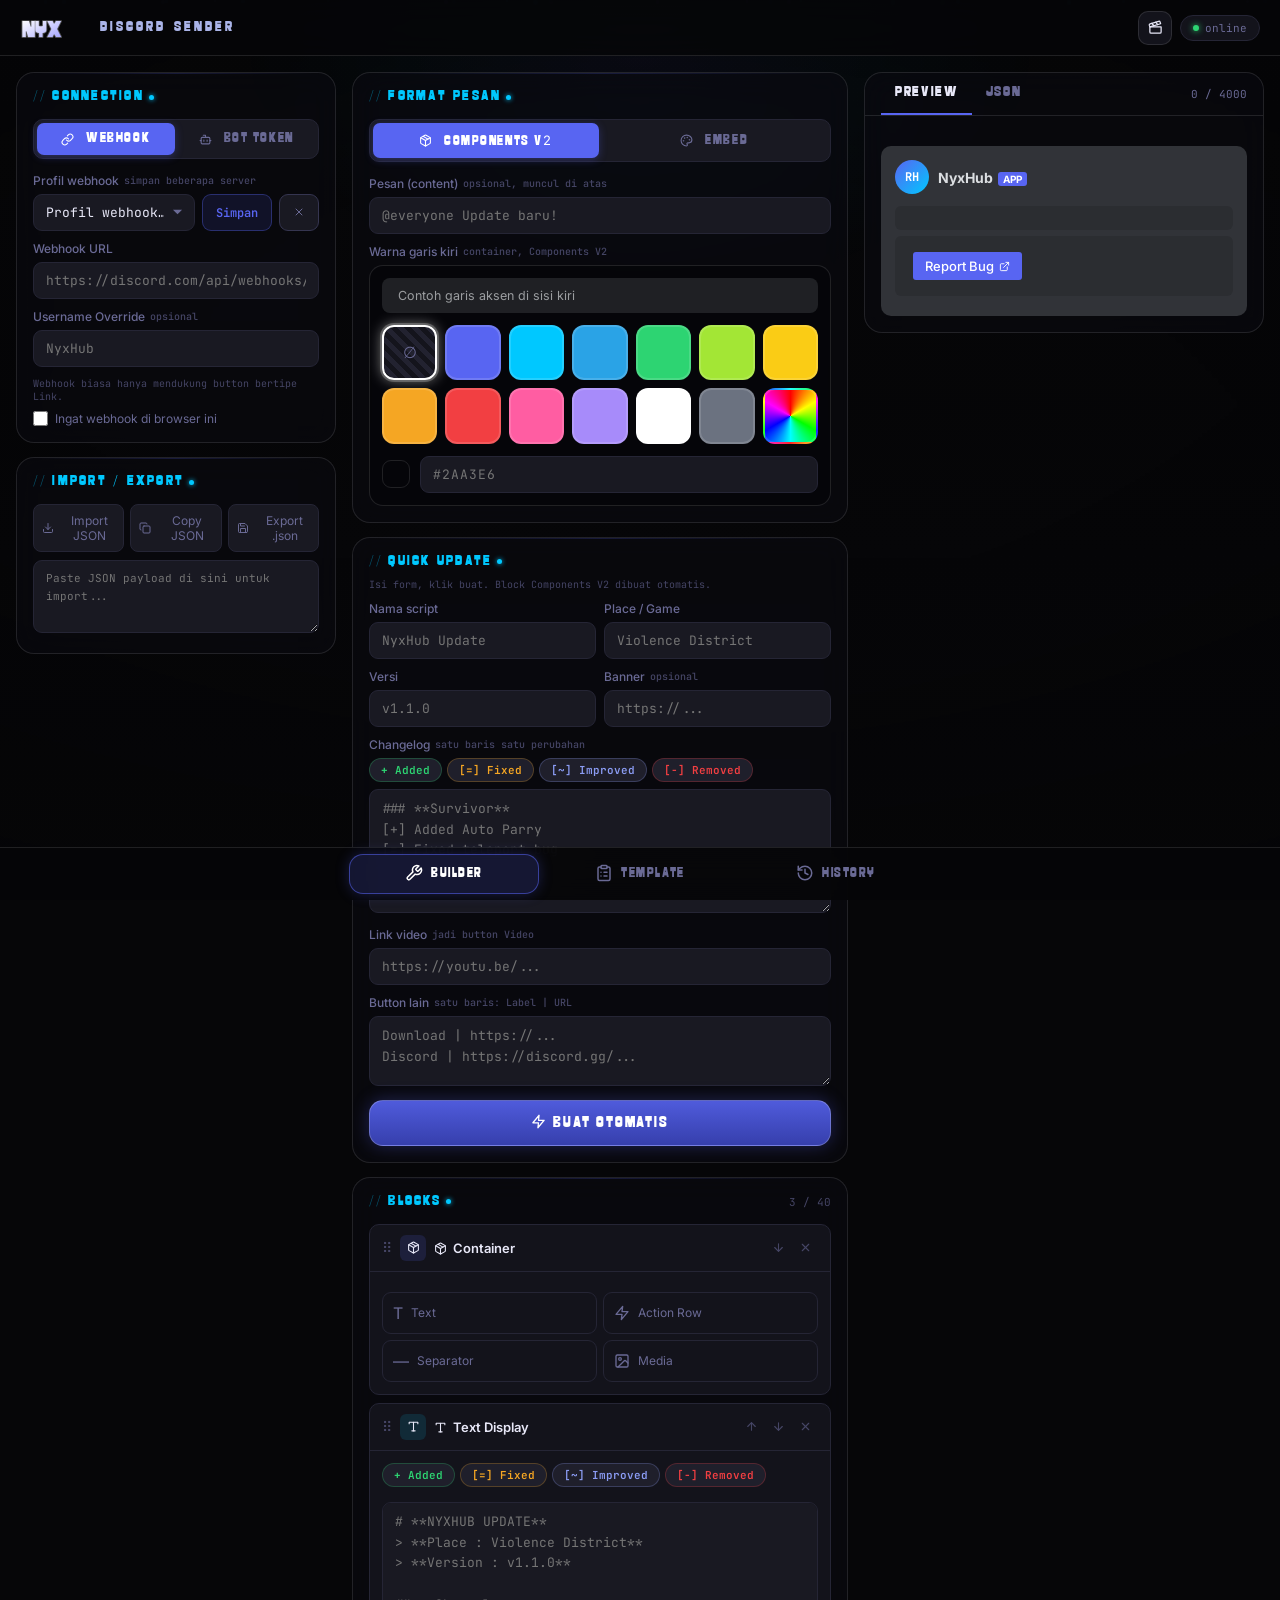
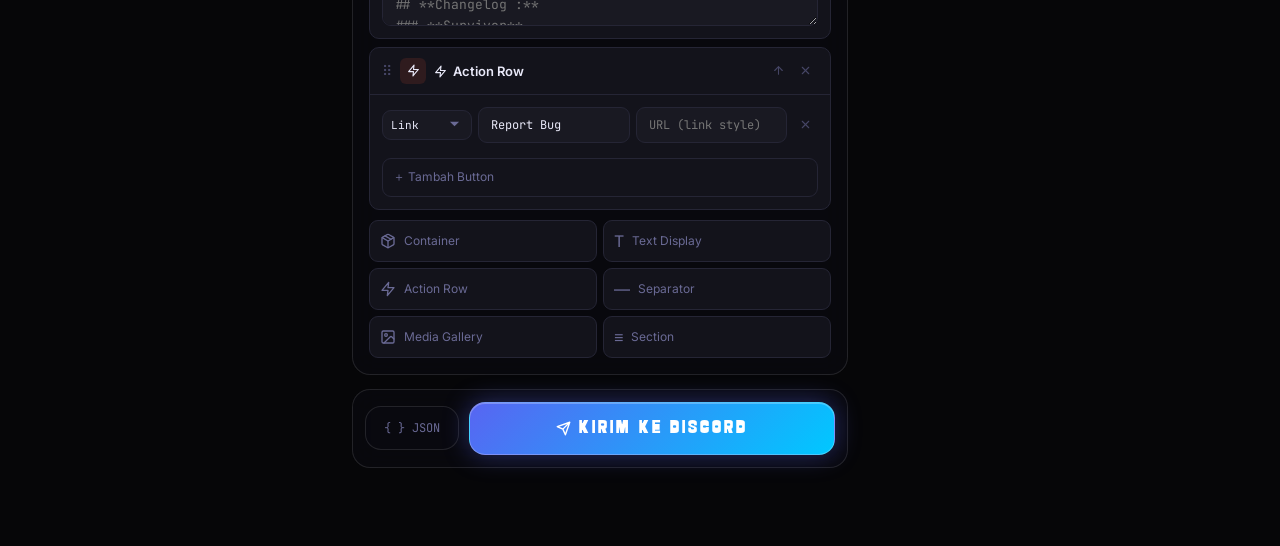
==== commit b3d8142e: "Update index.html" ====
--- a/public/index.html
+++ b/public/index.html
@@ -1411,7 +1411,7 @@
   }
   if(msgMode==='cv2'&&!(payload.components||[]).length){showToast('Tambah minimal satu block','err');return}
   if(/ 4000|6000/.test($('pvCount').textContent)&&$('pvCount').classList.contains('warn')){showToast('Teks melebihi batas Discord','err');return}
-  btn.disabled=true;btn.innerHTML=ic('loader','spin t')+'MENGIRIM...';
+  btns.forEach(b=>{b.disabled=true; b.innerHTML=ic('loader','spin t')+'MENGIRIM...';});
   try{
     const res=await fetch(url,{method:'POST',headers,body:JSON.stringify(payload)});
     if(res.ok){showToast('✓ Terkirim!','ok');addHist()}
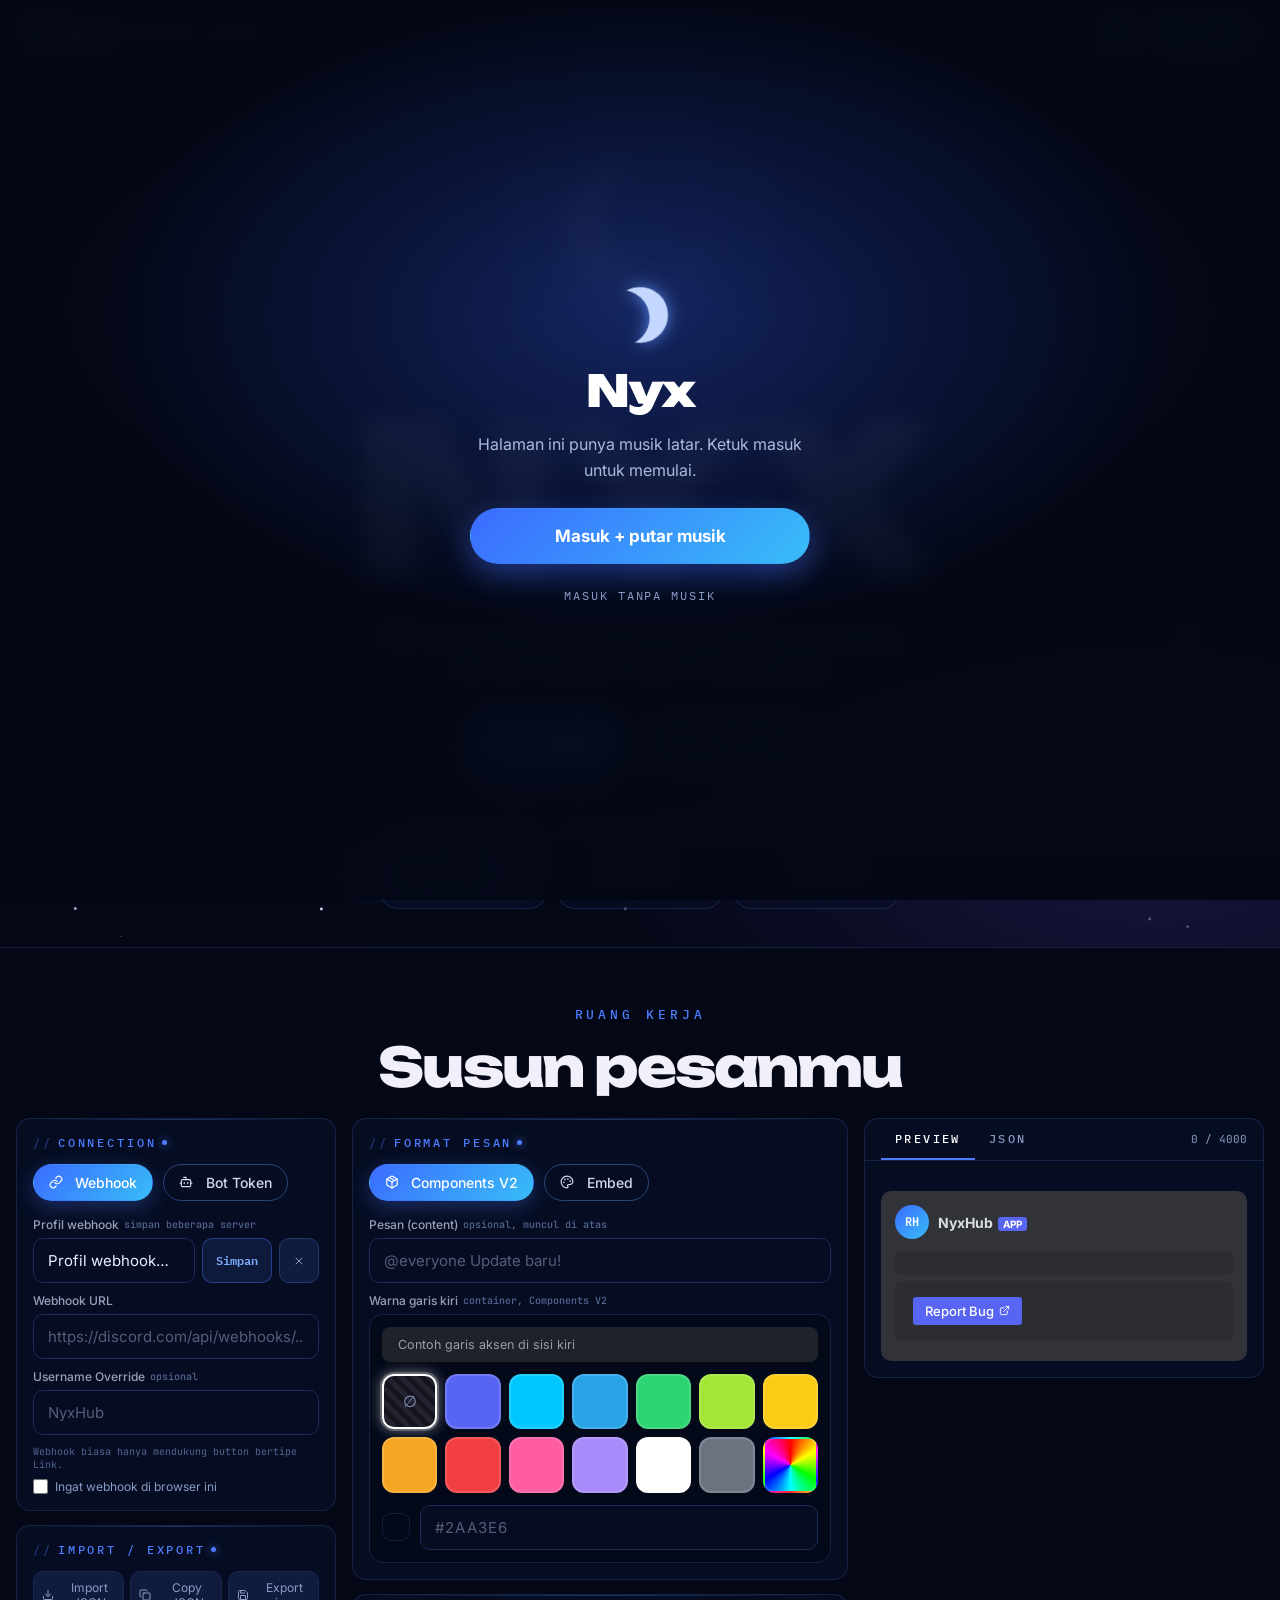
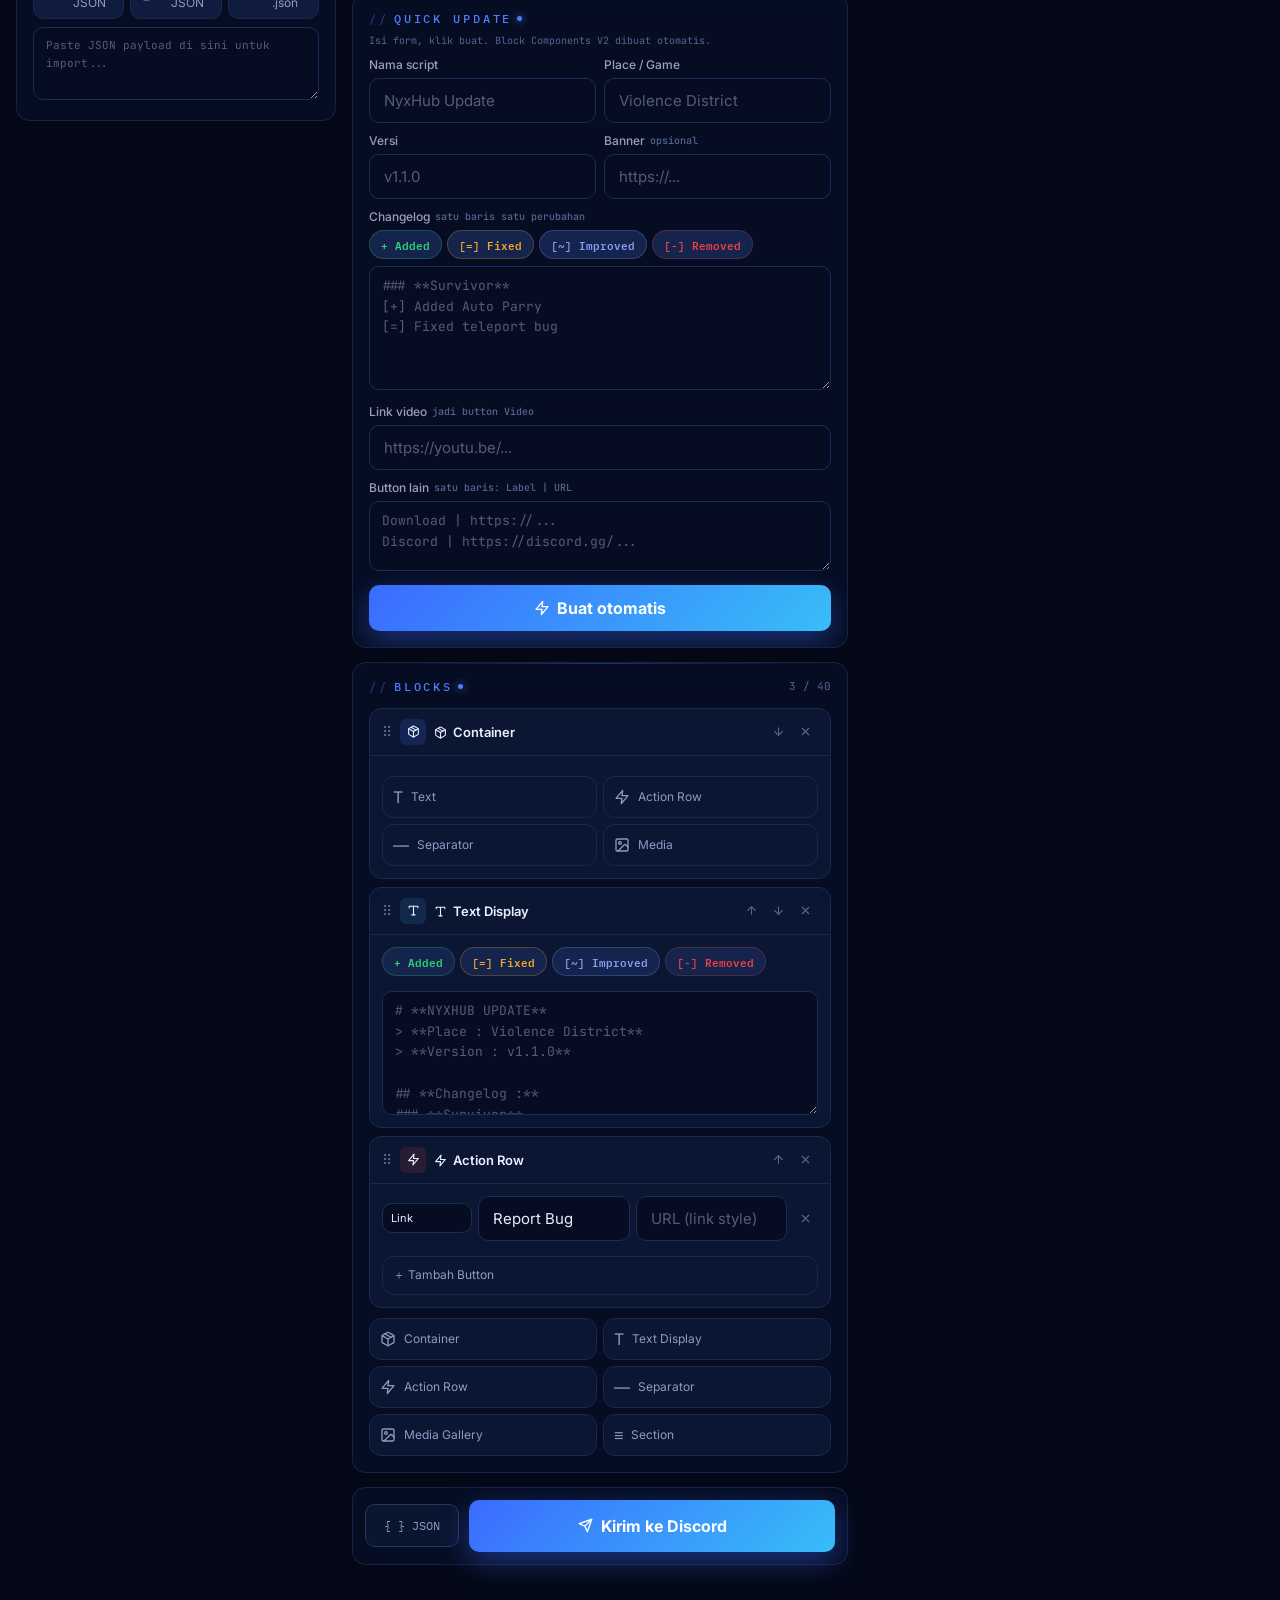
==== commit 65b5f682: "Add files via upload" ====
--- a/public/index.html
+++ b/public/index.html
@@ -4,8 +4,8 @@
 <meta charset="UTF-8">
 <meta name="viewport" content="width=device-width, initial-scale=1.0">
 <title>Nyx Sender — Discord Components V2</title>
-<link rel="icon" href="data:image/svg+xml,<svg xmlns='http://www.w3.org/2000/svg' viewBox='0 0 100 100'><rect width='100' height='100' fill='%23000'/><text y='.82em' font-size='58' x='50' text-anchor='middle' font-family='Arial Black,sans-serif' font-weight='900' font-style='italic' fill='white' stroke='white' stroke-width='1'>NYX</text></svg>">
-<link href="https://fonts.googleapis.com/css2?family=JetBrains+Mono:wght@400;500;600&family=Inter:wght@400;500;600;700;800&display=swap" rel="stylesheet">
+<link rel="icon" href="data:image/svg+xml,<svg xmlns='http://www.w3.org/2000/svg' viewBox='0 0 100 100'><rect width='100' height='100' rx='22' fill='%23040816'/><circle cx='46' cy='50' r='28' fill='%23c4d7ff'/><circle cx='58' cy='42' r='26' fill='%23040816'/></svg>">
+<link href="https://fonts.googleapis.com/css2?family=JetBrains+Mono:wght@400;500;600&family=Inter:wght@400;500;600;700;800&family=Unbounded:wght@600;800;900&family=IBM+Plex+Mono:wght@400;500;600&display=swap" rel="stylesheet">
 <style>
 @font-face{font-family:'PC Merchis';src:url([data-uri]) format('opentype');font-display:swap;unicode-range:U+0020-002F,U+003A-007E,U+00A0-00FF}
 *{box-sizing:border-box;margin:0;padding:0}
@@ -390,6 +390,208 @@
 .toast{display:flex;align-items:center;gap:7px}
 .bn i .lc{width:1em;height:1em}
 .bact .lc,.btn-del .lc,.ef-del .lc,.tpl-del .lc,.hist-del .lc{width:1em;height:1em}
+
+/* ===== v5: tampilan Zyrixen-style (oranye + navy gelap) ===== */
+:root{
+  --bg:#040816;--s1:#081027;--s2:#0b1632;--s3:#0f1c3e;--s4:#14244d;--s5:#1a2d5c;
+  --border:#18284f;--border2:#25396b;--border3:#35508f;
+  --acc:#4d7cff;--acc2:#7fb0ff;--accg:linear-gradient(135deg,#3b6bff,#38bdf8);
+  --text:#e9efff;--muted:#8a9bc4;--muted2:#546590;
+  --disp:'Unbounded','Inter',system-ui,sans-serif;
+  --lab:'IBM Plex Mono','JetBrains Mono',ui-monospace,monospace;
+  --glass:rgba(8,16,40,.7);--stroke:rgba(110,150,255,.16);
+  --navh:64px;
+}
+html{scroll-behavior:auto}
+body{background:var(--bg)}
+::selection{background:rgba(77,124,255,.45);color:#fff}
+.glow-top{background:radial-gradient(ellipse,rgba(77,124,255,.10) 0%,rgba(130,50,120,.06) 40%,transparent 70%)}
+
+/* brand */
+.dia{display:inline-block;flex-shrink:0;width:20px;height:20px;margin:0 6px;border-radius:4px;background:linear-gradient(135deg,#5b8cff,#2f5bff);transform:rotate(45deg);box-shadow:0 0 22px rgba(77,124,255,.75)}
+.brand{display:flex;align-items:center;gap:8px;text-decoration:none;color:#f4f2fb}
+.bname{font-family:var(--disp);font-weight:800;font-size:25px;letter-spacing:-.035em;line-height:1}
+
+/* nav */
+.nav{height:var(--navh);padding:0 18px;background:rgba(4,8,22,.9);border-bottom:1px solid var(--stroke)}
+.nav-logo{gap:14px}
+.nav-title{font-family:var(--lab);font-size:12px;letter-spacing:.24em;color:var(--muted)}
+.nav-pill{display:none}
+.icon-btn{width:42px;height:42px;border-radius:10px;background:#0a1530;border:1px solid #223763;color:#c9cde4;display:grid;place-items:center}
+.icon-btn:hover{border-color:var(--acc)}
+.nav-right{gap:10px}
+.mus{display:flex;align-items:center;gap:12px;height:48px;padding:0 20px;border-radius:12px;background:#0a1530;border:1px solid #223763;color:#f1f1fa;cursor:pointer;font-family:var(--lab);font-weight:500;font-size:15px;letter-spacing:.2em;text-transform:uppercase;transition:box-shadow .25s,border-color .25s;-webkit-tap-highlight-color:transparent}
+.mus.on{box-shadow:0 0 34px rgba(77,124,255,.42);border-color:rgba(90,150,255,.45)}
+.eq{display:flex;align-items:flex-end;gap:3px;height:20px}
+.eq i{display:block;width:4px;height:20px;border-radius:1px;transform-origin:bottom;transform:scaleY(var(--h))}
+.eq i:nth-child(1){background:#4d7cff;--h:.62}
+.eq i:nth-child(2){background:#38bdf8;--h:.82}
+.eq i:nth-child(3){background:#4d7cff;--h:.2}
+.eq i:nth-child(4){background:#a78bfa;--h:1}
+.mus.on .eq i{animation:eqb .9s ease-in-out infinite}
+.mus.on .eq i:nth-child(2){animation-duration:.7s;animation-delay:-.3s}
+.mus.on .eq i:nth-child(3){animation-duration:1.1s;animation-delay:-.6s}
+.mus.on .eq i:nth-child(4){animation-duration:.8s;animation-delay:-.1s}
+@keyframes eqb{0%,100%{transform:scaleY(.2)}50%{transform:scaleY(1)}}
+@media(max-width:600px){.nav-title{display:none}.mus{padding:0 16px;font-size:14px;letter-spacing:.16em}}
+@media(max-width:380px){.mus{padding:0 12px;gap:9px;font-size:13px}.bname{font-size:22px}}
+
+/* hero */
+.hero{position:relative;overflow:hidden;flex-shrink:0;border-bottom:1px solid var(--stroke);
+  background:radial-gradient(70% 50% at 70% 62%,rgba(40,80,200,.38),transparent 72%),radial-gradient(60% 38% at 12% 0%,rgba(70,60,190,.28),transparent 72%)}
+.hero-in{position:relative;z-index:2;max-width:1180px;margin:0 auto;padding:58px 20px 0}
+.eyebrow{font-family:var(--lab);font-size:13px;letter-spacing:.3em;text-transform:uppercase;color:var(--acc);font-weight:500}
+.hero h1{font-family:var(--disp);font-weight:900;font-size:clamp(84px,27vw,230px);line-height:.95;letter-spacing:-.05em;margin:22px 0 20px -.04em;color:#f1eff9;text-shadow:0 0 60px rgba(255,255,255,.06)}
+.hero p{max-width:540px;font-size:clamp(17px,4.5vw,20px);line-height:1.62;color:#c4c7dc}
+.hero-cta{display:flex;gap:14px;flex-wrap:wrap;margin-top:30px}
+.btn-o,.btn-d{font-family:'Inter',sans-serif;font-weight:700;font-size:17px;border-radius:9px;padding:19px 24px;cursor:pointer;border:1px solid transparent;transition:transform .15s,filter .15s,border-color .15s;-webkit-tap-highlight-color:transparent}
+.btn-o{background:var(--acc);color:#fff;box-shadow:0 10px 30px rgba(77,124,255,.32)}
+.btn-d{background:#0a1530;color:#f1f1fa;border-color:#223763}
+.btn-o:hover{filter:brightness(1.1)}.btn-d:hover{border-color:var(--acc)}
+.btn-o:active,.btn-d:active{transform:scale(.97)}
+.hero-art{position:absolute;z-index:1;pointer-events:none;right:-14%;bottom:105px;width:116%;max-width:1000px;aspect-ratio:10/7}
+.hero-stats{position:relative;z-index:2;display:flex;gap:clamp(26px,9vw,76px);margin-top:62px;padding:28px 0 32px;border-top:1px solid var(--stroke)}
+.hero-stats b{display:block;font-family:var(--disp);font-weight:800;font-size:clamp(40px,11vw,58px);letter-spacing:-.04em;line-height:1;color:#f1eff9}
+.hero-stats span{display:block;margin-top:12px;font-family:var(--lab);font-size:12px;letter-spacing:.28em;color:var(--muted);text-transform:uppercase}
+@media(min-width:900px){
+  .hero-in{padding-top:92px}
+  .hero-art{right:0;top:0;bottom:auto;width:64%;height:100%;aspect-ratio:auto;max-width:none}
+}
+
+/* marquee */
+.marq{flex-shrink:0;overflow:hidden;white-space:nowrap;border-bottom:1px solid var(--stroke);background:rgba(4,8,22,.72);padding:22px 0}
+.marq-t{display:inline-flex;animation:mq 34s linear infinite;will-change:transform}
+.marq-t span{font-family:var(--lab);font-size:clamp(14px,3.8vw,18px);letter-spacing:.3em;color:#9ea3c0;text-transform:uppercase;padding-right:2em}
+.marq-t em{font-style:normal;color:var(--acc);padding-right:2em;font-family:var(--lab);font-size:clamp(14px,3.8vw,18px)}
+@keyframes mq{to{transform:translateX(-50%)}}
+
+/* section head */
+.ws-head{flex-shrink:0;padding:58px 20px 6px;max-width:1500px;width:100%;margin:0 auto}
+.ws-head h2{font-family:var(--disp);font-weight:800;font-size:clamp(34px,9vw,54px);letter-spacing:-.04em;line-height:1.05;margin-top:16px;color:#f1eff9}
+
+/* cards, inputs */
+.card{background:var(--glass);border:1px solid var(--stroke);border-radius:14px}
+.card::before{background:linear-gradient(90deg,transparent,rgba(90,150,255,.28),transparent)}
+.card-title{font-family:var(--lab);font-weight:500;font-size:12px;letter-spacing:.24em;color:var(--acc)}
+.ct-dot{background:var(--acc);box-shadow:0 0 8px var(--acc)}
+.right-panel{background:var(--glass);border-radius:14px;border:1px solid var(--stroke)}
+input[type=text],input[type=password],input[type=url],input[type=number],select{font-family:'Inter',sans-serif;font-size:15px;background:#060d22;border:1px solid #1c2c58;border-radius:10px;padding:12px 14px}
+textarea{background:#060d22;border:1px solid #1c2c58;border-radius:10px}
+input:focus,textarea:focus,select:focus{border-color:rgba(77,124,255,.65);box-shadow:0 0 0 3px rgba(77,124,255,.13)}
+input::placeholder,textarea::placeholder{color:#555c7b}
+label,lbl{color:#9aa0bb}
+.chk input{accent-color:var(--acc)}
+
+/* chips */
+.seg{background:none;border:none;padding:0;gap:10px;flex-wrap:wrap;margin-bottom:16px}
+.seg-btn{flex:none;padding:10px 20px;border:1px solid #2a4378;border-radius:999px;background:transparent;font-family:'Inter',sans-serif;font-weight:500;font-size:15px;letter-spacing:0;text-transform:none;color:#d6d8ea}
+.seg-btn.active{background:var(--acc);border-color:var(--acc);color:#fff;box-shadow:0 6px 20px rgba(77,124,255,.3)}
+.tag-btn{font-family:var(--lab)}
+.ptab{font-family:var(--lab);font-weight:500;font-size:12px;letter-spacing:.2em;text-transform:uppercase}
+.ptab.active{color:#fff;border-bottom-color:var(--acc)}
+.btn-sm{font-family:var(--lab);border-radius:10px}
+.btn-sm:hover{border-color:var(--acc)}
+.btn-sm.acc{background:rgba(77,124,255,.12);border-color:rgba(77,124,255,.4);color:var(--acc2)}
+.btn-sm.acc:hover{background:rgba(77,124,255,.22)}
+.ch-item.active{background:rgba(77,124,255,.1)}
+.ch-chk{color:var(--acc)}
+.block-type-ico.container{background:rgba(77,124,255,.15)}
+.block-type-ico.text{background:rgba(56,189,248,.12)}
+.block-type-ico.embed{background:rgba(77,124,255,.12)}
+.block-item.dragging{border-color:var(--acc)}
+.pal-btn,.block-item,.ch-wrap,.tpl-item{border-radius:12px}
+.pal-btn:hover{border-color:var(--acc)}
+.ie-btn{border-radius:10px}.ie-btn:hover{border-color:var(--acc)}
+
+/* tombol utama */
+.btn-send{border-radius:10px;font-family:'Inter',sans-serif;font-weight:700;font-size:16px;letter-spacing:0;text-transform:none;background:var(--acc);color:#fff;border:none;box-shadow:0 10px 30px rgba(77,124,255,.32);padding:16px}
+.btn-send:hover{box-shadow:0 12px 36px rgba(77,124,255,.5)}
+.btn-copy-json{border-radius:10px;background:#0a1530;border-color:#223763;font-family:var(--lab)}
+.btn-gen{border-radius:10px;font-family:'Inter',sans-serif;font-weight:700;font-size:16px;letter-spacing:0;text-transform:none;background:var(--acc);color:#fff;border:none;box-shadow:0 8px 24px rgba(77,124,255,.28)}
+.send-card{border-radius:14px}
+.bottom-bar{background:rgba(4,8,22,.9)}
+
+/* tab bawah */
+.botnav{background:rgba(4,8,22,.94);border-top:1px solid var(--stroke)}
+.bn{font-family:var(--lab);font-weight:500;font-size:10.5px;letter-spacing:.14em}
+.bn.active{color:#fff;background:rgba(77,124,255,.14);border-color:rgba(77,124,255,.55);box-shadow:0 0 16px rgba(77,124,255,.22)}
+.vb.active{border-color:var(--acc);box-shadow:0 0 0 1px var(--acc) inset,0 0 16px rgba(77,124,255,.3)}
+.toast{border-radius:10px;font-family:var(--lab);font-size:13px}
+.toast.info{border-color:rgba(77,124,255,.38);color:#a9c6ff}
+
+/* loader */
+.ld-bg{background:rgba(4,8,22,.9)}
+.ld-glow-a{background:radial-gradient(ellipse,rgba(77,124,255,.26) 0%,rgba(50,70,200,.12) 40%,transparent 68%)}
+.ld-glow-b{background:radial-gradient(ellipse,rgba(50,70,200,.22) 0%,transparent 65%)}
+.ld-ring-outer{border-color:rgba(77,124,255,.22)}
+.ld-ring-mid{background:conic-gradient(from 0deg,transparent 0%,#4d7cff 35%,#38bdf8 65%,transparent 100%) border-box}
+.ld-ring-inner{border-color:rgba(56,189,248,.18)}
+.ld-brand{position:relative;z-index:3;display:flex;align-items:center;gap:10px;animation:logoBob 3s ease-in-out infinite}
+.ld-brand .dia{width:26px;height:26px;margin:0 8px}
+.ld-brand b{font-family:var(--disp);font-weight:900;font-size:46px;letter-spacing:-.05em;color:#f4f2fb;line-height:1}
+.ld-tagline{font-family:var(--lab);color:rgba(127,176,255,.85);letter-spacing:.3em}
+.ld-bar{background:linear-gradient(90deg,#4d7cff,#38bdf8);box-shadow:0 0 12px #4d7cff,0 0 24px rgba(56,189,248,.3)}
+.ld-percent{font-family:var(--lab);background:linear-gradient(135deg,#fff,#a9c6ff);-webkit-background-clip:text;background-clip:text;-webkit-text-fill-color:transparent}
+.ld-phrase{font-family:var(--lab)}
+@media(prefers-reduced-motion:reduce){.marq-t,.mus.on .eq i{animation:none}}
+
+/* tweak */
+.seg-btn{padding:9px 15px;font-size:14px}
+@media(max-width:560px){
+  .eyebrow{font-size:12px;letter-spacing:.2em}
+  .hero-art{bottom:48px}
+}
+
+/* desain sendiri: biru gelap */
+.hero{background:radial-gradient(60% 50% at 75% 55%,rgba(40,90,230,.34),transparent 72%),radial-gradient(50% 40% at 10% 0%,rgba(100,70,220,.24),transparent 72%),linear-gradient(rgba(110,150,255,.05) 1px,transparent 1px) 0 0/44px 44px,linear-gradient(90deg,rgba(110,150,255,.05) 1px,transparent 1px) 0 0/44px 44px,#040816}
+.hero h1{background:linear-gradient(180deg,#fff 30%,#8fb2ff 100%);-webkit-background-clip:text;background-clip:text;-webkit-text-fill-color:transparent;text-shadow:none}
+.btn-o,.btn-send,.btn-gen{background:linear-gradient(135deg,#3b6bff,#38bdf8);color:#fff;box-shadow:0 10px 30px rgba(59,107,255,.4)}
+.seg-btn.active{background:linear-gradient(135deg,#3b6bff,#38bdf8);border-color:transparent}
+.card{transition:border-color .2s,box-shadow .2s}
+.card:hover{border-color:rgba(110,150,255,.34);box-shadow:0 0 30px rgba(59,107,255,.1)}
+.ld-bar{background:linear-gradient(90deg,#3b6bff,#38bdf8)}
+.ld-ring-mid{background:conic-gradient(from 0deg,transparent 0%,#4d7cff 35%,#38bdf8 65%,transparent 100%) border-box}
+.hero-stats b{background:linear-gradient(180deg,#fff,#9dbcff);-webkit-background-clip:text;background-clip:text;-webkit-text-fill-color:transparent}
+
+/* ===== v6: desain orisinal "malam" (bulan sabit + bintang), hero rata tengah ===== */
+.dia{width:24px;height:24px;margin:0 2px;border-radius:50%;background:transparent;transform:rotate(-25deg);box-shadow:inset -8px -2px 0 0 #c4d7ff;filter:drop-shadow(0 0 8px rgba(100,150,255,.8))}
+.ld-brand .dia{width:34px;height:34px;box-shadow:inset -11px -3px 0 0 #c4d7ff;margin:0 4px}
+.hero .hero-art,.hero .hero-art{position:absolute;inset:0;width:100%;height:100%;right:auto;bottom:auto;max-width:none;aspect-ratio:auto}
+.hero{background:radial-gradient(70% 45% at 50% 28%,rgba(50,90,230,.30),transparent 72%),radial-gradient(60% 40% at 90% 90%,rgba(100,70,220,.20),transparent 72%),#040816}
+.hero-in{text-align:center;padding:64px 20px 0;display:flex;flex-direction:column;align-items:center}
+@media(min-width:900px){.hero-in{padding-top:84px}}
+.badge{display:inline-flex;align-items:center;gap:10px;padding:9px 16px;border:1px solid var(--stroke);border-radius:999px;background:rgba(8,16,40,.6);backdrop-filter:blur(8px);font-family:var(--lab);font-size:12px;letter-spacing:.16em;text-transform:uppercase;color:#a9c6ff}
+.badge i{width:8px;height:8px;border-radius:50%;background:#38bdf8;box-shadow:0 0 10px #38bdf8;animation:pls 2s ease-in-out infinite}
+@keyframes pls{50%{opacity:.35}}
+.hero h1{font-size:clamp(76px,25vw,210px);margin:30px 0 20px;letter-spacing:-.04em}
+.hero p{margin:0 auto}
+.hero-cta{justify-content:center}
+.btn-o,.btn-d{border-radius:999px;padding:17px 30px}
+.hero-stats{justify-content:center;gap:10px;margin-top:46px;padding:0 0 38px;border-top:none;width:100%;max-width:520px}
+.hero-stats>div{flex:1;padding:16px 6px;border:1px solid var(--stroke);border-radius:18px;background:rgba(8,16,40,.55);backdrop-filter:blur(8px)}
+.hero-stats b{font-size:clamp(28px,8vw,38px)}
+.hero-stats span{margin-top:8px;font-size:11px;letter-spacing:.2em}
+.ws-head{text-align:center}
+/* tombol musik: piringan hitam */
+.mus{height:46px;padding:0 18px 0 8px;gap:10px;border-radius:999px;font-size:12px;letter-spacing:.14em}
+.disc{position:relative;width:32px;height:32px;border-radius:50%;flex-shrink:0;background:repeating-radial-gradient(circle,#0b1530 0 2px,#16275a 2px 3px);box-shadow:inset 0 0 0 1px #2a4378}
+.disc::before{content:'';position:absolute;inset:11px;border-radius:50%;background:linear-gradient(135deg,#4d7cff,#38bdf8)}
+.disc::after{content:'';position:absolute;top:3px;left:50%;width:3px;height:8px;margin-left:-1.5px;border-radius:2px;background:rgba(255,255,255,.55)}
+.mus.on .disc{animation:spin 3.2s linear infinite}
+.mus.on{box-shadow:0 0 26px rgba(59,107,255,.45)}
+/* layar masuk */
+.gate{position:fixed;inset:0;z-index:9990;display:grid;place-items:center;padding:24px;background:radial-gradient(60% 50% at 50% 35%,rgba(50,90,230,.35),transparent 70%),rgba(4,8,22,.97);backdrop-filter:blur(10px);transition:opacity .6s,visibility .6s}
+.gate.hide{opacity:0;visibility:hidden;pointer-events:none}
+.gate-in{display:flex;flex-direction:column;align-items:center;gap:14px;text-align:center;max-width:340px}
+.gate .dia{width:56px;height:56px;box-shadow:inset -18px -5px 0 0 #c4d7ff;margin-bottom:6px}
+.gate h2{font-family:var(--disp);font-weight:900;font-size:44px;letter-spacing:-.04em;color:#fff}
+.gate p{color:#a9b9de;line-height:1.6;margin-bottom:10px}
+.gate .btn-o{width:100%}
+.gate-skip{background:none;border:none;color:#8a9bc4;font-family:var(--lab);font-size:12px;letter-spacing:.16em;text-transform:uppercase;cursor:pointer;padding:10px}
+.gate-skip:hover{color:#fff}
+
+.hero-in{padding-top:200px}
+@media(min-width:900px){.hero-in{padding-top:270px}}
 </style>
 </head>
 <body>
@@ -398,7 +600,9 @@
 
 <!-- BG VIDEO (load dari folder yang sama) -->
 <video id="bgVid" autoplay muted loop playsinline preload="auto" disablepictureinpicture aria-hidden="true"></video>
+<audio id="bgm" src="lagu.mp3" loop preload="auto"></audio>
 <div class="bg-darken"></div>
+<div class="gate" id="gate"><div class="gate-in"><span class="dia"></span><h2>Nyx</h2><p>Halaman ini punya musik latar. Ketuk masuk untuk memulai.</p><button class="btn-o" onclick="enterSite(true)">Masuk + putar musik</button><button class="gate-skip" onclick="enterSite(false)">Masuk tanpa musik</button></div></div>
 
 <!-- PARTICLES -->
 <div id="particles"></div>
@@ -416,25 +620,7 @@
       <div class="ld-ring-outer"></div>
       <div class="ld-ring-mid"></div>
       <div class="ld-ring-inner"></div>
-      <div class="ld-logo-svg">
-        <svg viewBox="0 0 200 90" width="160" height="72" xmlns="http://www.w3.org/2000/svg">
-          <defs>
-            <linearGradient id="nyxgL" x1="0%" y1="0%" x2="100%" y2="100%">
-              <stop offset="0%" stop-color="#ffffff"/>
-              <stop offset="50%" stop-color="#c8ceff"/>
-              <stop offset="100%" stop-color="#8b9cf4"/>
-            </linearGradient>
-            <filter id="glow">
-              <feGaussianBlur stdDeviation="3" result="blur"/>
-              <feMerge><feMergeNode in="blur"/><feMergeNode in="SourceGraphic"/></feMerge>
-            </filter>
-          </defs>
-          <!-- stroke/outline -->
-          <text x="6" y="76" font-family="PC Merchis,Arial Black,Impact,sans-serif" font-size="80" font-weight="400" fill="none" stroke="rgba(255,255,255,.25)" stroke-width="8" stroke-linejoin="round" filter="url(#glow)">NYX</text>
-          <!-- fill -->
-          <text x="6" y="76" font-family="PC Merchis,Arial Black,Impact,sans-serif" font-size="80" font-weight="400" fill="url(#nyxgL)">NYX</text>
-        </svg>
-      </div>
+      <div class="ld-brand"><span class="dia"></span><b>Nyx</b></div>
     </div>
 
     <div class="ld-tagline">discord sender</div>
@@ -452,18 +638,40 @@
   <!-- NAVBAR -->
   <nav class="nav">
     <div class="nav-logo">
-      <svg viewBox="0 0 200 72" width="90" height="36" xmlns="http://www.w3.org/2000/svg">
-        <defs><linearGradient id="ng" x1="0%" y1="0%" x2="100%" y2="100%"><stop offset="0%" stop-color="#fff"/><stop offset="100%" stop-color="#9a9aff"/></linearGradient></defs>
-        <text x="5" y="62" font-family="PC Merchis,Arial Black,Impact,sans-serif" font-size="66" font-weight="400" fill="none" stroke="rgba(255,255,255,.3)" stroke-width="5" stroke-linejoin="round">NYX</text>
-        <text x="5" y="62" font-family="PC Merchis,Arial Black,Impact,sans-serif" font-size="66" font-weight="400" fill="url(#ng)">NYX</text>
-      </svg>
+      <a class="brand" href="#" onclick="scrollTo({top:0});return false"><span class="dia"></span><span class="bname">Nyx</span></a>
       <span class="nav-title">discord sender</span>
     </div>
     <div class="nav-right">
       <button class="icon-btn" id="vidToggle" onclick="toggleVideo()" title="Video latar on/off"><svg class="lc"><use href="#i-clapperboard"/></svg></button>
       <div class="nav-pill"><div class="nav-dot"></div><span>online</span></div>
+      <button class="mus" id="musicBtn" onclick="toggleMusic()" aria-pressed="false" title="Putar / jeda lagu"><span class="disc"></span><span id="musLbl">Musik off</span></button>
     </div>
   </nav>
+
+  <!-- HERO -->
+  <header class="hero" id="hero">
+    <canvas class="hero-art" id="heroArt" aria-hidden="true"></canvas>
+    <div class="hero-in">
+      <div class="badge"><i></i>Online 24 jam · Discord sender</div>
+      <h1>NYX</h1>
+      <p>Racik pesan Components V2 &amp; embed, cek preview-nya, lalu kirim ke server dalam hitungan detik.</p>
+      <div class="hero-cta">
+        <button class="btn-o" onclick="goTab('builder')">Mulai buat</button>
+        <button class="btn-d" onclick="goTab('setup')">Atur webhook</button>
+      </div>
+      <div class="hero-stats">
+        <div><b id="stBlocks">0</b><span>Block</span></div>
+        <div><b id="stTpl">0</b><span>Template</span></div>
+        <div><b id="stHist">0</b><span>History</span></div>
+      </div>
+    </div>
+  </header>
+
+  <section class="ws-head" id="wsHead">
+    <div class="eyebrow">Ruang kerja</div>
+    <h2>Susun pesanmu</h2>
+  </section>
+
 
   <!-- MAIN -->
   <div class="main" id="mainGrid" data-view="builder">
@@ -508,7 +716,7 @@
           </div>
           <div id="chSelected" style="display:none;margin-top:8px">
             <label>Channel Dipilih</label>
-            <div style="background:rgba(88,101,242,.08);border:1px solid rgba(88,101,242,.3);border-radius:9px;padding:9px 12px;font-family:var(--mono);font-size:13px;color:var(--acc2)" id="chSelectedLabel">#channel</div>
+            <div style="background:rgba(77,124,255,.1);border:1px solid rgba(77,124,255,.35);border-radius:9px;padding:9px 12px;font-family:var(--mono);font-size:13px;color:var(--acc2)" id="chSelectedLabel">#channel</div>
           </div>
           <div class="chk" style="margin-top:8px"><input type="checkbox" id="remTok" onchange="toggleRemTok()"><span>Ingat token di browser ini</span></div>
         </div>
@@ -654,7 +862,7 @@
         <button class="btn-copy-json" onclick="copyJSON()">{ } JSON</button>
         <button class="btn-send js-send" onclick="sendMsg()">
           <svg width="15" height="15" viewBox="0 0 24 24" fill="none"><path d="M22 2L11 13M22 2L15 22l-4-9-9-4 20-7z" stroke="currentColor" stroke-width="2.2" stroke-linecap="round" stroke-linejoin="round"/></svg>
-          KIRIM KE DISCORD
+          Kirim ke Discord
         </button>
       </div>
     </div>
@@ -679,7 +887,7 @@
         <button class="btn-copy-json" onclick="copyJSON()">{ } JSON</button>
         <button class="btn-send js-send" onclick="sendMsg()">
           <svg width="15" height="15" viewBox="0 0 24 24" fill="none"><path d="M22 2L11 13M22 2L15 22l-4-9-9-4 20-7z" stroke="currentColor" stroke-width="2.2" stroke-linecap="round" stroke-linejoin="round"/></svg>
-          KIRIM KE DISCORD
+          Kirim ke Discord
         </button>
       </div>
     </div>
@@ -707,7 +915,7 @@
         <button class="btn-copy-json" onclick="copyJSON()">{ } JSON</button>
         <button class="btn-send js-send" onclick="sendMsg()">
           <svg width="15" height="15" viewBox="0 0 24 24" fill="none"><path d="M22 2L11 13M22 2L15 22l-4-9-9-4 20-7z" stroke="currentColor" stroke-width="2.2" stroke-linecap="round" stroke-linejoin="round"/></svg>
-          KIRIM KE DISCORD
+          Kirim ke Discord
         </button>
       </div>
   </div>
@@ -742,7 +950,7 @@
   for(let i=0;i<25;i++){
     const d=document.createElement('div');d.className='particle';
     const s=Math.random()*4+2;
-    d.style.cssText=`width:${s}px;height:${s}px;left:${Math.random()*100}%;background:${Math.random()>.5?'#5865f2':'#00c8ff'};animation-duration:${Math.random()*15+10}s;animation-delay:${Math.random()*10}s;opacity:${Math.random()*.4+.1}`;
+    d.style.cssText=`width:${s}px;height:${s}px;left:${Math.random()*100}%;background:${Math.random()>.5?'#4d7cff':'#38bdf8'};animation-duration:${Math.random()*15+10}s;animation-delay:${Math.random()*10}s;opacity:${Math.random()*.4+.1}`;
     p.appendChild(d);
   }
 })();
@@ -1139,7 +1347,7 @@
     else{const e=await res.json();showToast('✕ '+(e.message||JSON.stringify(e.errors||e)),'err')}
   }catch{showToast('✕ Koneksi gagal','err')}
   btn.disabled=false;
-  btn.innerHTML='<svg width="15" height="15" viewBox="0 0 24 24" fill="none"><path d="M22 2L11 13M22 2L15 22l-4-9-9-4 20-7z" stroke="currentColor" stroke-width="2.2" stroke-linecap="round" stroke-linejoin="round"/></svg> KIRIM KE DISCORD';
+  btn.innerHTML='<svg width="15" height="15" viewBox="0 0 24 24" fill="none"><path d="M22 2L11 13M22 2L15 22l-4-9-9-4 20-7z" stroke="currentColor" stroke-width="2.2" stroke-linecap="round" stroke-linejoin="round"/></svg> Kirim ke Discord';
 }
 
 // IMPORT/EXPORT/COPY
@@ -1257,14 +1465,14 @@
   const key=mainTab==='builder'&&!wide?$('mainGrid').dataset.view:mainTab;
   document.querySelectorAll('.bn').forEach(b=>b.classList.toggle('active',b.dataset.t===key));
 }
-function setView(v){$('mainGrid').dataset.view=v;syncNav();window.scrollTo({top:0})}
+function setView(v){$('mainGrid').dataset.view=v;syncNav();window.toApp&&toApp()}
 function goTab(t){if(['setup','builder','preview'].includes(t)){switchMainTab('builder');setView(t)}else switchMainTab(t)}
 function switchMainTab(t){
   mainTab=t;
   $('mainGrid').style.display=t==='builder'?'':'none';
   $('tpl-panel').style.display=t==='templates'?'block':'none';
   $('hist-panel').style.display=t==='history'?'block':'none';
-  syncNav();window.scrollTo({top:0});
+  syncNav();window.toApp&&toApp();
 }
 addEventListener('resize',syncNav);
 
@@ -1411,7 +1619,7 @@
   }
   if(msgMode==='cv2'&&!(payload.components||[]).length){showToast('Tambah minimal satu block','err');return}
   if(/ 4000|6000/.test($('pvCount').textContent)&&$('pvCount').classList.contains('warn')){showToast('Teks melebihi batas Discord','err');return}
-  btns.forEach(b=>{b.disabled=true; b.innerHTML=ic('loader','spin t')+'MENGIRIM...';});
+  btn.disabled=true;btn.innerHTML=ic('loader','spin t')+'MENGIRIM...';
   try{
     const res=await fetch(url,{method:'POST',headers,body:JSON.stringify(payload)});
     if(res.ok){showToast('✓ Terkirim!','ok');addHist()}
@@ -1432,5 +1640,98 @@
   syncAccentUI();syncNav();decoratePreview();
 });
 </script>
+<script>
+// ===== v5: musik, hero, scroll =====
+(function(){
+  const $=id=>document.getElementById(id);
+
+  // ---- Musik latar (lagu.mp3) + layar masuk ----
+  const a=$('bgm'),b=$('musicBtn'),lbl=$('musLbl'),gate=$('gate');
+  let want=true;
+  try{want=localStorage.getItem('nyx_music')!=='0'}catch(e){}
+  a.volume=.6;
+  const ui=()=>{const p=!a.paused;b.classList.toggle('on',p);b.setAttribute('aria-pressed',p);lbl.textContent=p?'Musik on':'Musik off'};
+  a.addEventListener('play',ui);a.addEventListener('pause',ui);
+  a.addEventListener('error',()=>{lbl.textContent='Lagu?';b.title='File lagu.mp3 tidak ditemukan di folder yang sama dengan index.html'});
+  const save=v=>{try{localStorage.setItem('nyx_music',v?'1':'0')}catch(e){}};
+  const tryPlay=()=>{const p=a.play();if(p&&p.catch)p.catch(()=>{})};
+  window.enterSite=on=>{want=on;save(on);gate.classList.add('hide');if(on)tryPlay()};
+  window.toggleMusic=()=>{if(a.paused){want=true;save(true);tryPlay()}else{want=false;save(false);a.pause()}};
+  if(!want)gate.classList.add('hide');
+  ui();
+
+  // ---- Statistik hero (live) ----
+  const stat=()=>{try{$('stBlocks').textContent=blocks.length;$('stTpl').textContent=templates.length;$('stHist').textContent=hist.length}catch(e){}};
+  stat();setInterval(stat,700);
+
+  // ---- Scroll ke area kerja setelah ganti tab (bukan ke atas hero) ----
+  let ready=false;setTimeout(()=>ready=true,1500);
+  window.toApp=()=>{
+    if(!ready)return;
+    const h=$('wsHead');if(!h)return;
+    const y=h.getBoundingClientRect().top+scrollY-(parseInt(getComputedStyle(document.documentElement).getPropertyValue('--navh'))||64)-6;
+    window.scrollTo({top:Math.max(0,y)});
+  };
+
+  // ---- Langit malam: bulan sabit, bintang, rasi, satelit ----
+  const cv=$('heroArt');if(!cv)return;
+  const ctx=cv.getContext('2d');
+  const reduce=matchMedia('(prefers-reduced-motion: reduce)').matches;
+  const stars=[];for(let i=0;i<110;i++)stars.push({x:Math.random(),y:Math.random(),r:.4+Math.random()*1.3,p:Math.random()*6.28,s:.6+Math.random()*1.6});
+  const con=[[.12,.2],[.2,.31],[.3,.26],[.37,.38],[.3,.52]];
+  const con2=[[.78,.62],[.86,.54],[.93,.64],[.88,.78]];
+  let W=0,H=0,dpr=1,moon=null,M={};
+  function size(){
+    const r=cv.getBoundingClientRect();dpr=Math.min(devicePixelRatio||1,2);
+    W=r.width;H=r.height;cv.width=Math.max(1,W*dpr);cv.height=Math.max(1,H*dpr);ctx.setTransform(dpr,0,0,dpr,0,0);
+    const wide=W>760;
+    M.R=wide?72:54;M.cx=W*.5;M.cy=wide?170:138;
+    const S=Math.ceil(M.R*2.2);moon=document.createElement('canvas');moon.width=moon.height=S*dpr;
+    const m=moon.getContext('2d');m.scale(dpr,dpr);const c=S/2,R=M.R;
+    const g=m.createLinearGradient(c-R,c-R,c+R,c+R);g.addColorStop(0,'#f2f7ff');g.addColorStop(.6,'#a9c6ff');g.addColorStop(1,'#5b8cff');
+    m.fillStyle=g;m.beginPath();m.arc(c,c,R,0,6.2832);m.fill();
+    m.globalCompositeOperation='destination-out';m.beginPath();m.arc(c+R*.42,c-R*.16,R*.86,0,6.2832);m.fill();
+    M.S=S;
+  }
+  function line(pts,t){
+    ctx.strokeStyle='rgba(150,190,255,.28)';ctx.lineWidth=1;ctx.beginPath();
+    pts.forEach((p,i)=>{const x=p[0]*W,y=p[1]*H;i?ctx.lineTo(x,y):ctx.moveTo(x,y)});ctx.stroke();
+    pts.forEach((p,i)=>{const x=p[0]*W,y=p[1]*H,tw=.6+.4*Math.sin(t*.002+i*2);
+      ctx.fillStyle='rgba(220,235,255,'+tw+')';ctx.beginPath();ctx.arc(x,y,2.2,0,6.2832);ctx.fill()});
+  }
+  function draw(t){
+    if(!W||!H||!moon)return;
+    ctx.clearRect(0,0,W,H);
+    for(const s of stars){
+      const a=.35+.65*(.5+.5*Math.sin(t*.001*s.s+s.p));
+      ctx.globalAlpha=a;ctx.fillStyle='#dbe8ff';ctx.beginPath();ctx.arc(s.x*W,s.y*H,s.r,0,6.2832);ctx.fill();
+    }
+    ctx.globalAlpha=1;line(con,t);line(con2,t);
+    const {cx,cy,R,S}=M;
+    let g=ctx.createRadialGradient(cx,cy,R*.6,cx,cy,R*2.3);
+    g.addColorStop(0,'rgba(90,140,255,.42)');g.addColorStop(1,'rgba(90,140,255,0)');
+    ctx.fillStyle=g;ctx.fillRect(0,0,W,H);
+    ctx.save();ctx.translate(cx,cy);ctx.rotate(-.35);
+    ctx.shadowColor='rgba(120,170,255,.8)';ctx.shadowBlur=R*.5;
+    ctx.drawImage(moon,-S/2,-S/2,S,S);ctx.restore();
+    // satelit mengorbit
+    const ang=t*.0004,ox=R*1.9,oy=R*.55;
+    ctx.strokeStyle='rgba(150,190,255,.22)';ctx.setLineDash([3,6]);ctx.beginPath();ctx.ellipse(cx,cy,ox,oy,-.35,0,6.2832);ctx.stroke();ctx.setLineDash([]);
+    const ex=Math.cos(ang)*ox,ey=Math.sin(ang)*oy,x=cx+ex*Math.cos(-.35)-ey*Math.sin(-.35),y=cy+ex*Math.sin(-.35)+ey*Math.cos(-.35);
+    ctx.fillStyle='#38bdf8';ctx.shadowColor='#38bdf8';ctx.shadowBlur=12;ctx.beginPath();ctx.arc(x,y,3.4,0,6.2832);ctx.fill();ctx.shadowBlur=0;
+  }
+  let last=0;
+  function loop(t){
+    requestAnimationFrame(loop);
+    if(document.hidden||t-last<33)return;last=t;
+    const r=cv.getBoundingClientRect();if(r.bottom<0||r.top>innerHeight)return;
+    draw(t);
+  }
+  size();draw(0);
+  if('ResizeObserver' in window)new ResizeObserver(()=>{size();draw(performance.now())}).observe(cv);
+  else addEventListener('resize',()=>{size();draw(performance.now())});
+  if(!reduce)requestAnimationFrame(loop);
+})();
+</script>
 </body>
 </html>
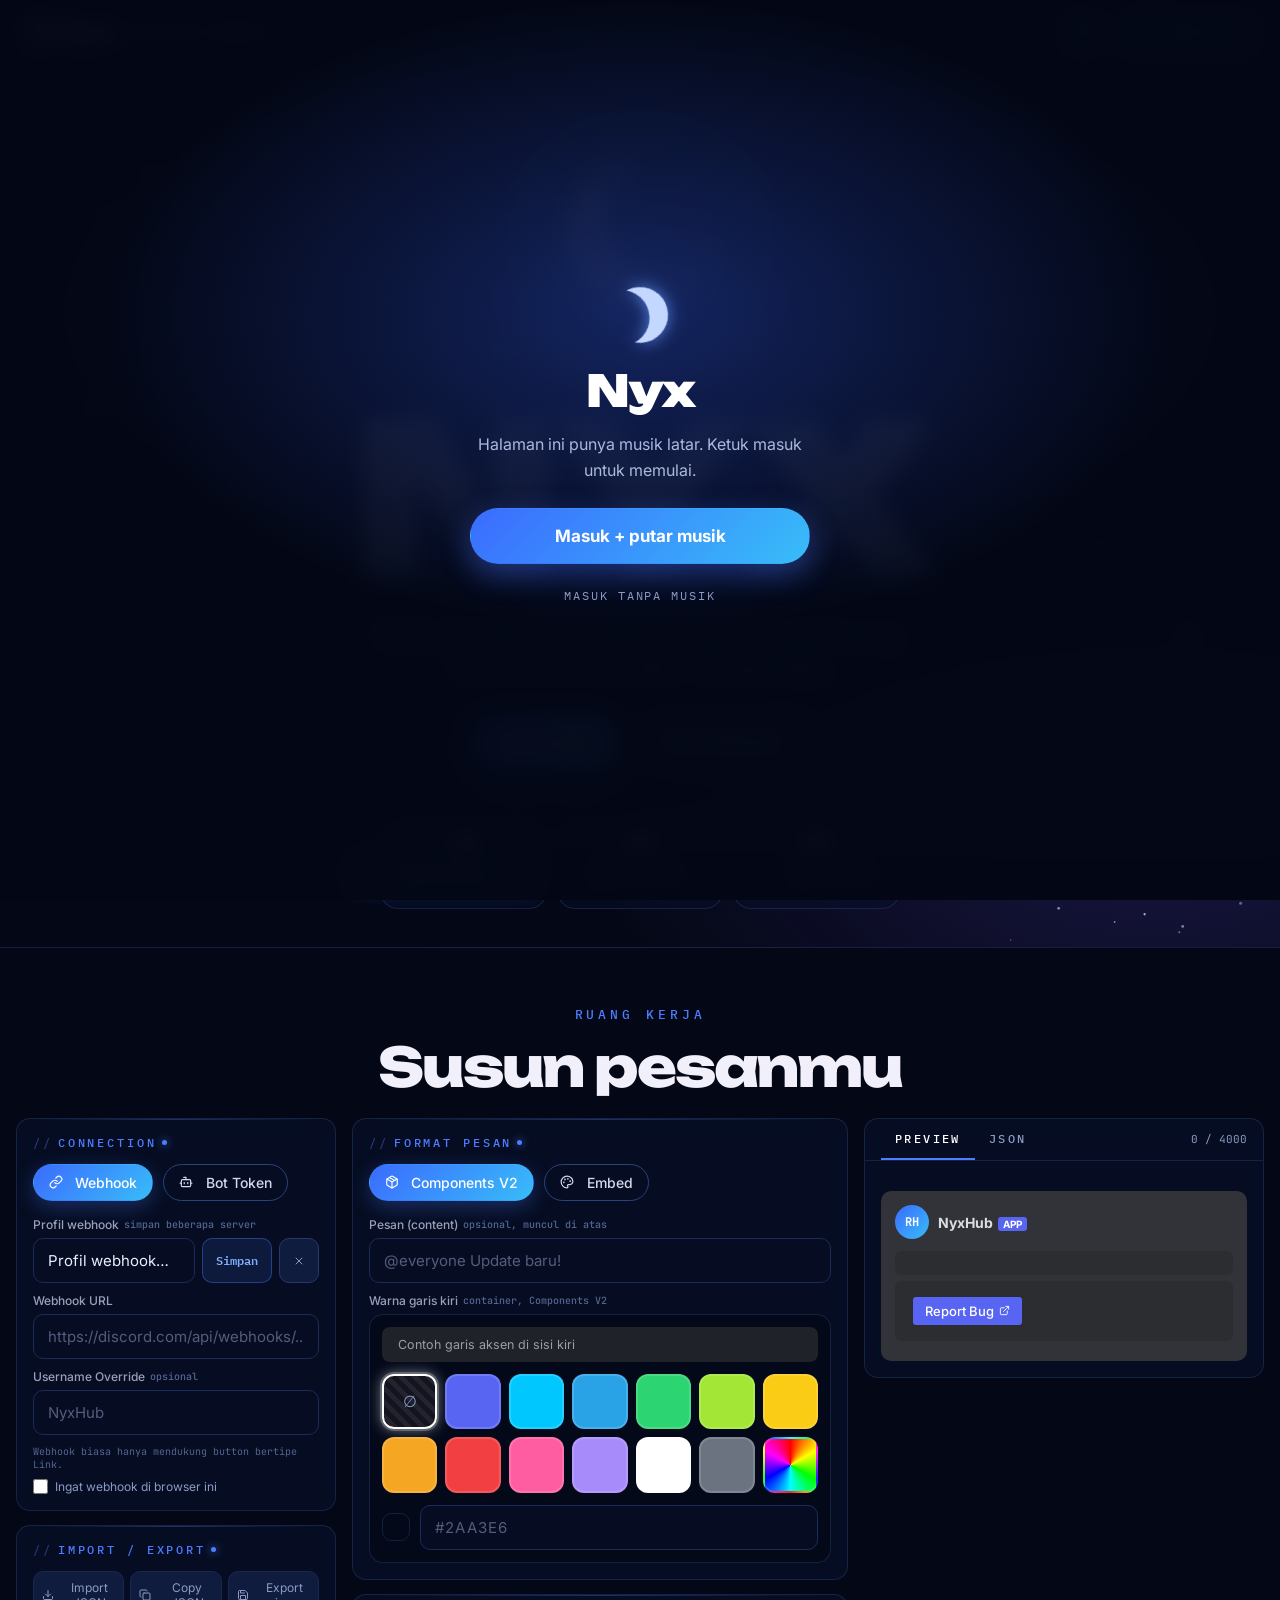
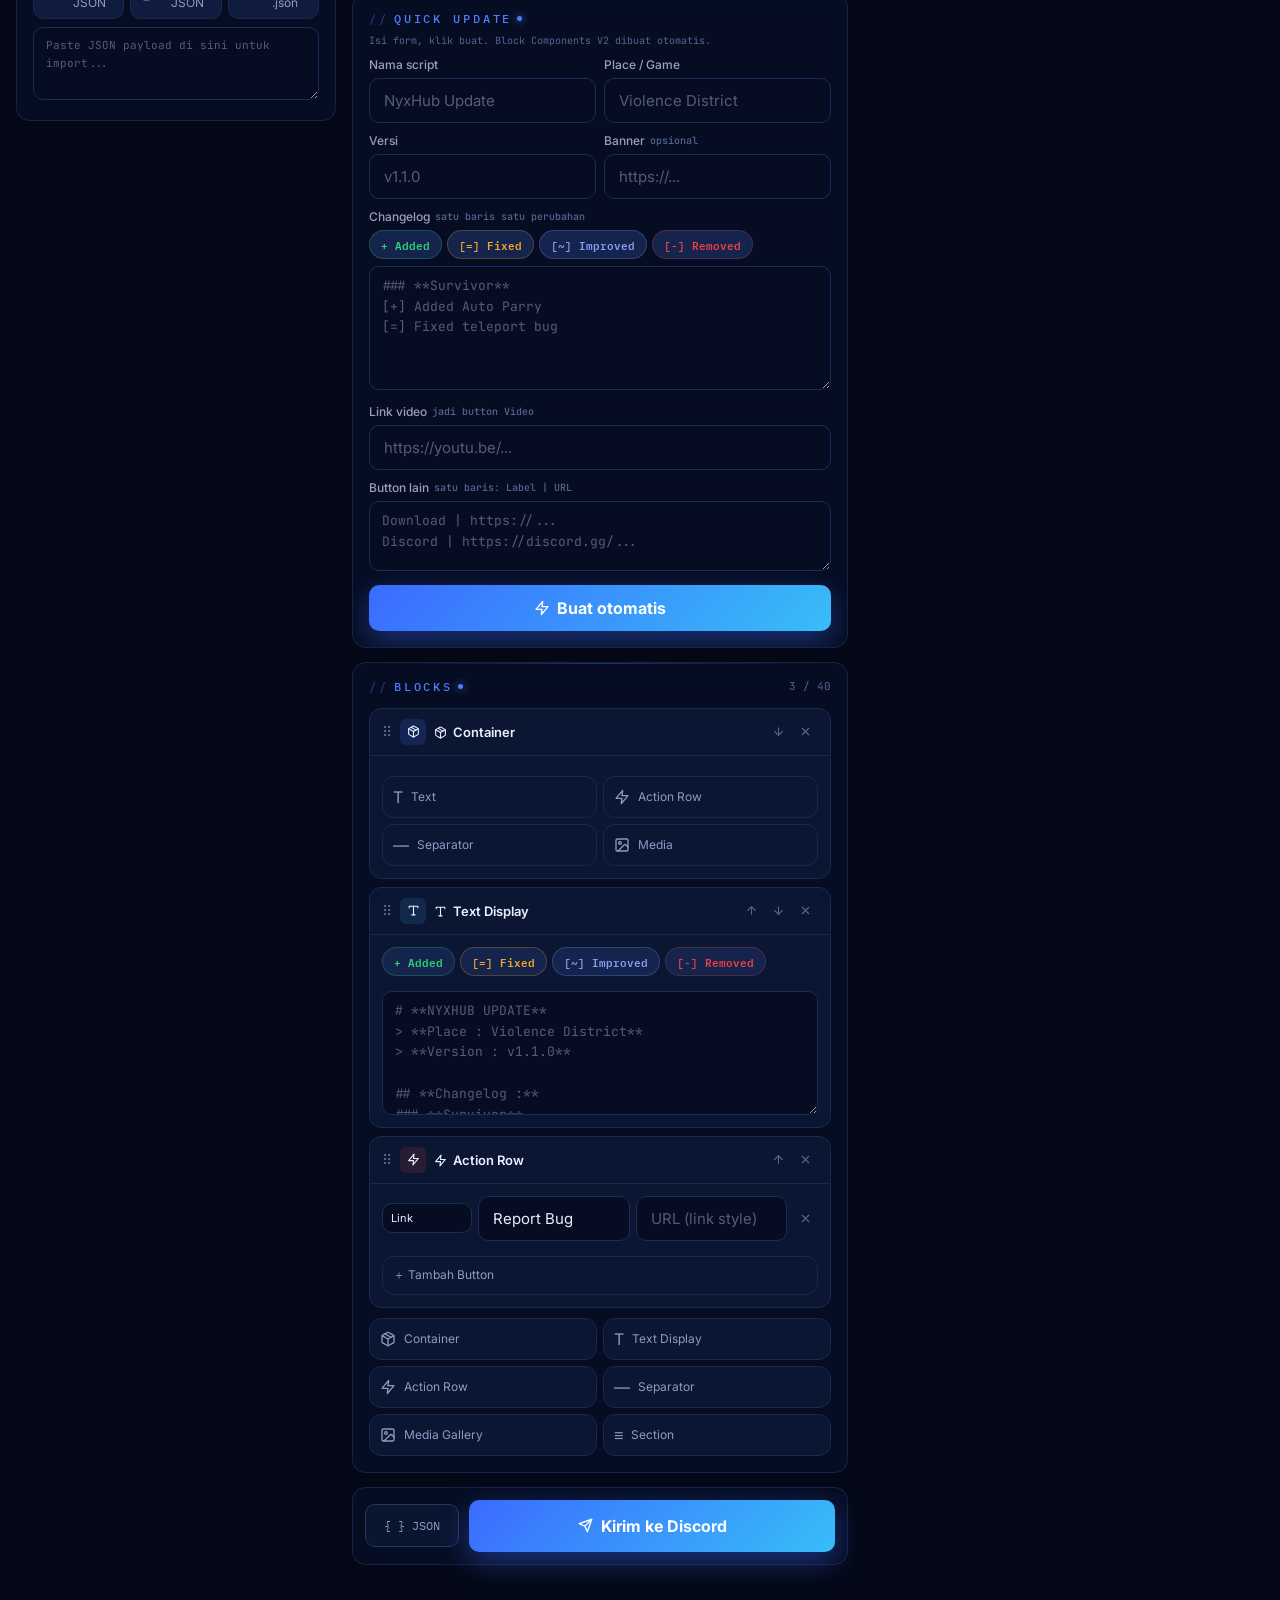
==== commit b7fa7ac2: "Add files via upload" ====
--- a/public/index.html
+++ b/public/index.html
@@ -600,7 +600,7 @@
 
 <!-- BG VIDEO (load dari folder yang sama) -->
 <video id="bgVid" autoplay muted loop playsinline preload="auto" disablepictureinpicture aria-hidden="true"></video>
-<audio id="bgm" src="lagu.mp3" loop preload="auto"></audio>
+<audio id="bgm" loop preload="auto"></audio>
 <div class="bg-darken"></div>
 <div class="gate" id="gate"><div class="gate-in"><span class="dia"></span><h2>Nyx</h2><p>Halaman ini punya musik latar. Ketuk masuk untuk memulai.</p><button class="btn-o" onclick="enterSite(true)">Masuk + putar musik</button><button class="gate-skip" onclick="enterSite(false)">Masuk tanpa musik</button></div></div>
 
@@ -1652,9 +1652,18 @@
   a.volume=.6;
   const ui=()=>{const p=!a.paused;b.classList.toggle('on',p);b.setAttribute('aria-pressed',p);lbl.textContent=p?'Musik on':'Musik off'};
   a.addEventListener('play',ui);a.addEventListener('pause',ui);
-  a.addEventListener('error',()=>{lbl.textContent='Lagu?';b.title='File lagu.mp3 tidak ditemukan di folder yang sama dengan index.html'});
+  // >>> TEMPEL LINK CATBOX DI SINI (contoh: 'https://files.catbox.moe/abc123.mp3'). Kosongkan kalau pakai lagu.mp3 saja.
+  const LINK_LAGU='https://files.catbox.moe/wc65vn.mp3';
+  const srcs=[LINK_LAGU.trim(),'lagu.mp3'].filter(Boolean);let si=0;
+  const setSrc=()=>{a.src=srcs[si];a.load()};
+  a.addEventListener('error',()=>{
+    if(si<srcs.length-1){si++;setSrc();if(want&&gate.classList.contains('hide'))tryPlay();return}
+    lbl.textContent='Lagu?';b.title='Lagu tidak bisa dimuat';
+    if(window.showToast)showToast('Lagu gagal dimuat. Cek link catbox / file lagu.mp3','err');
+  });
+  setSrc();
   const save=v=>{try{localStorage.setItem('nyx_music',v?'1':'0')}catch(e){}};
-  const tryPlay=()=>{const p=a.play();if(p&&p.catch)p.catch(()=>{})};
+  const tryPlay=()=>{const p=a.play();if(p&&p.catch)p.catch(e=>{if(e&&e.name!=='AbortError'&&window.showToast)showToast('Lagu tidak bisa diputar ('+e.name+')','err')})};
   window.enterSite=on=>{want=on;save(on);gate.classList.add('hide');if(on)tryPlay()};
   window.toggleMusic=()=>{if(a.paused){want=true;save(true);tryPlay()}else{want=false;save(false);a.pause()}};
   if(!want)gate.classList.add('hide');
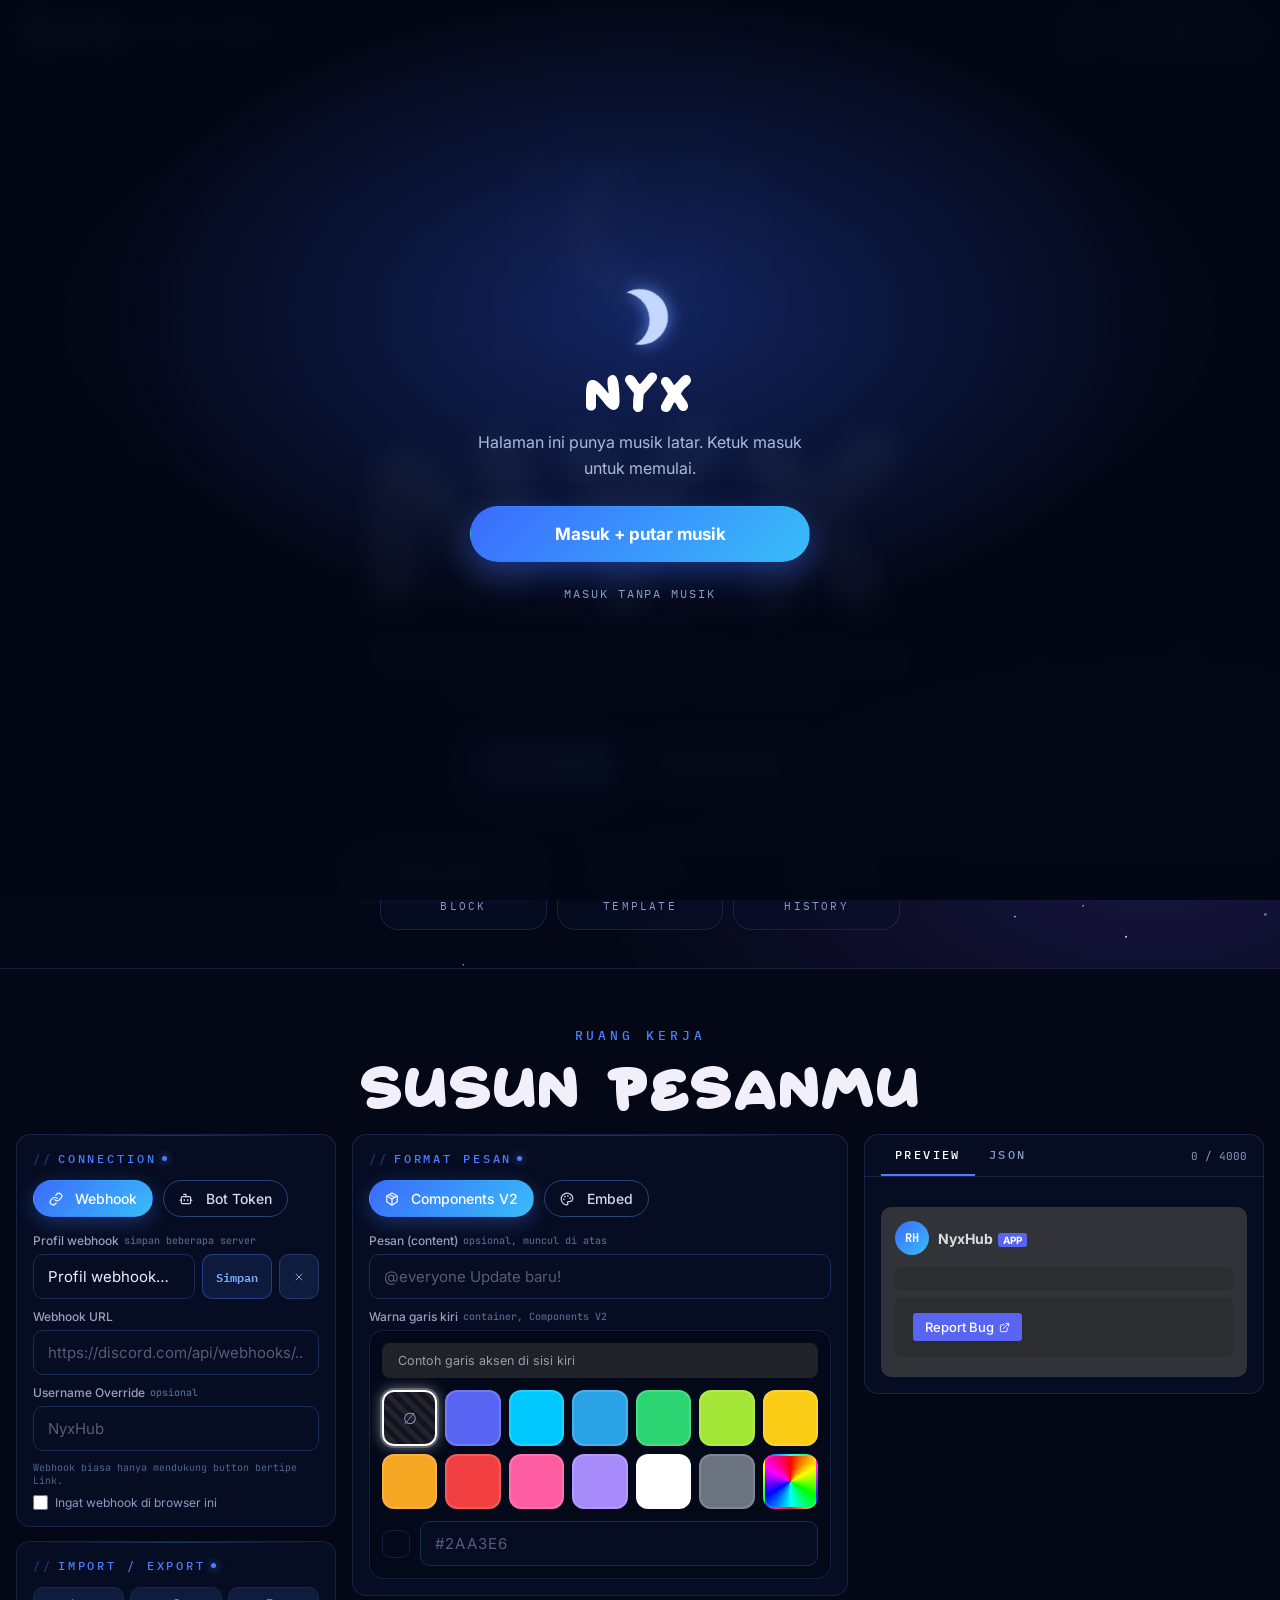
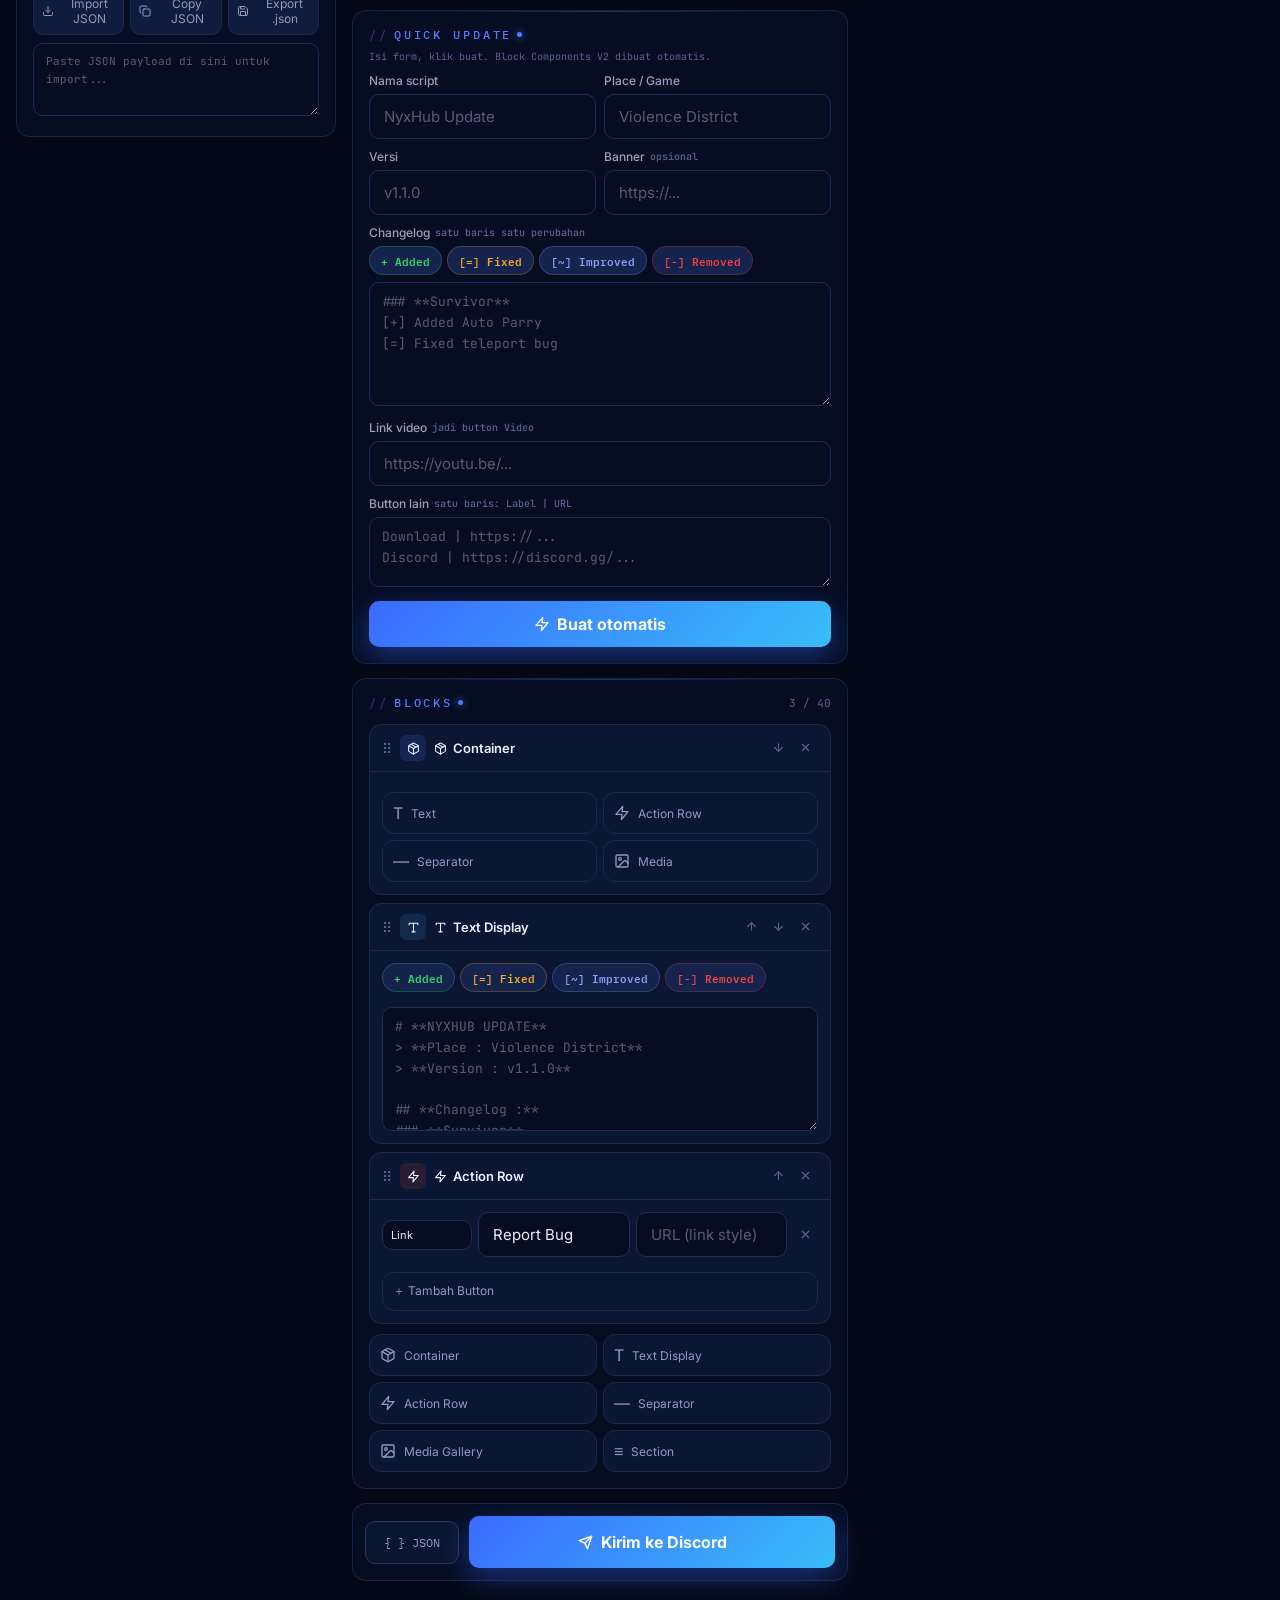
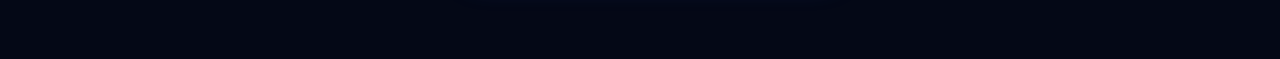
==== commit 4b60b662: "Add files via upload" ====
--- a/public/index.html
+++ b/public/index.html
@@ -390,6 +390,7 @@
 .toast{display:flex;align-items:center;gap:7px}
 .bn i .lc{width:1em;height:1em}
 .bact .lc,.btn-del .lc,.ef-del .lc,.tpl-del .lc,.hist-del .lc{width:1em;height:1em}
+@font-face{font-family:'Starborn';src:url([data-uri]) format('truetype');font-display:swap}
 
 /* ===== v5: tampilan Zyrixen-style (oranye + navy gelap) ===== */
 :root{
@@ -592,6 +593,17 @@
 
 .hero-in{padding-top:200px}
 @media(min-width:900px){.hero-in{padding-top:270px}}
+
+/* ===== v7: font Starborn (huruf besar; 'a' kecil = bintang) ===== */
+:root{--disp:'Starborn','Unbounded','Inter',system-ui,sans-serif}
+.bname,.hero h1,.hero-stats b,.ws-head h2,.gate h2,.ld-brand b{font-family:var(--disp);font-weight:400;font-synthesis:none;text-transform:uppercase}
+.bname{font-size:26px;letter-spacing:.04em}
+.hero h1{letter-spacing:.06em;line-height:1;font-size:clamp(78px,26vw,220px)}
+.hero-stats b{letter-spacing:.04em}
+.ws-head h2{letter-spacing:.04em;font-size:clamp(32px,8.5vw,50px)}
+.gate h2{letter-spacing:.06em}
+.ld-brand b{letter-spacing:.06em}
+@media(max-width:380px){.bname{font-size:22px}}
 </style>
 </head>
 <body>
